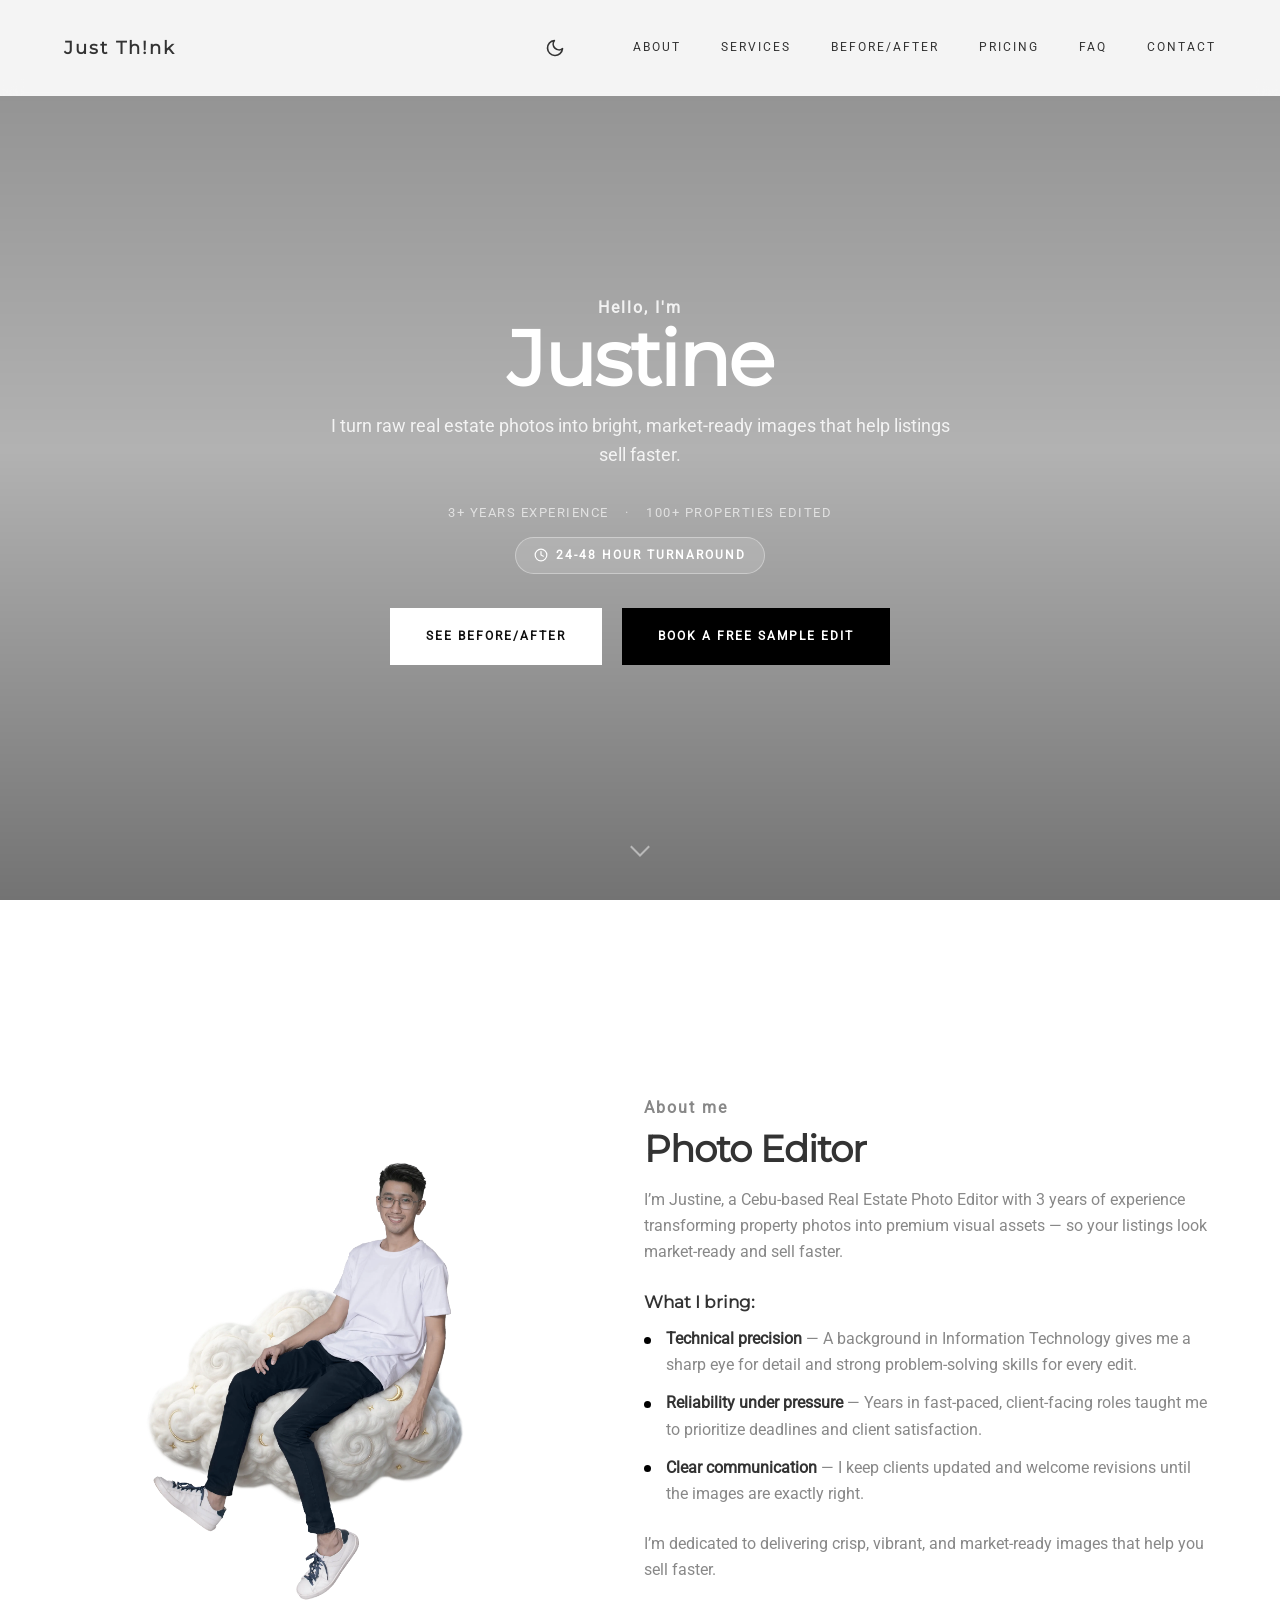
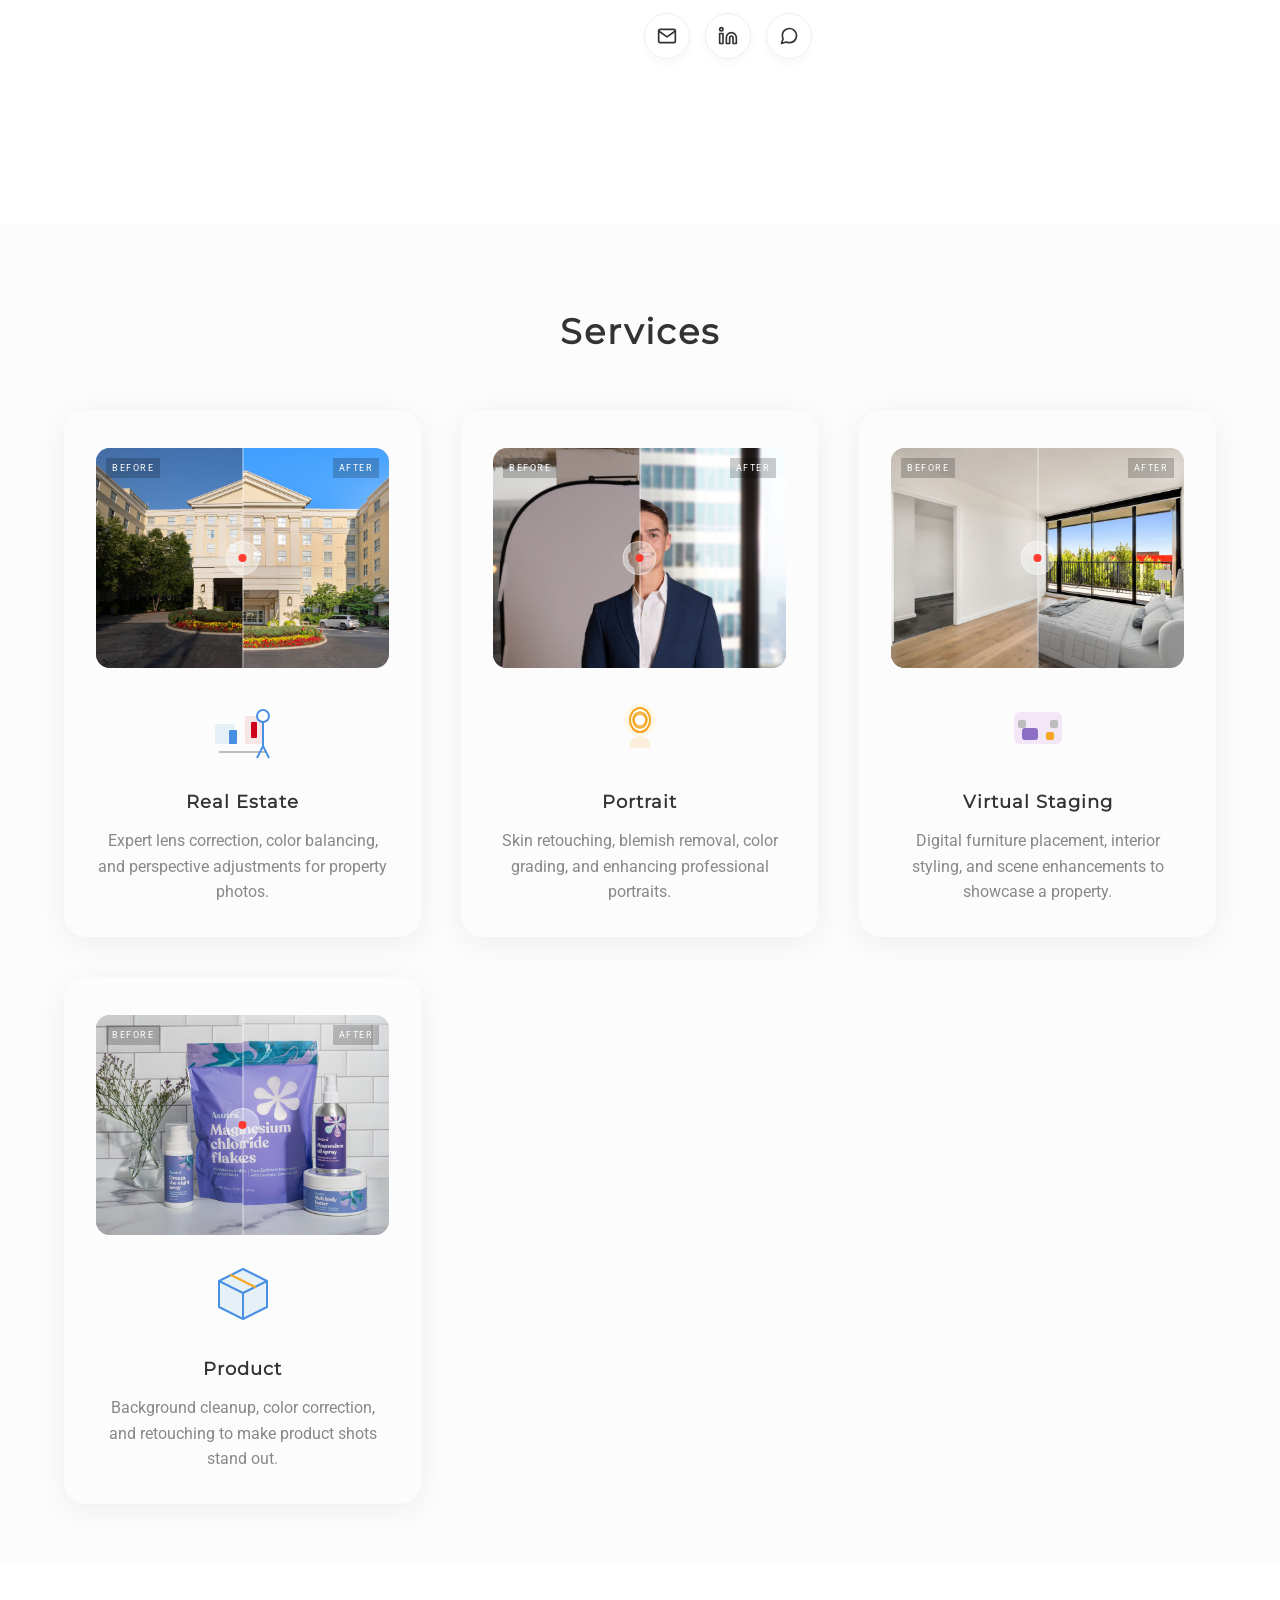
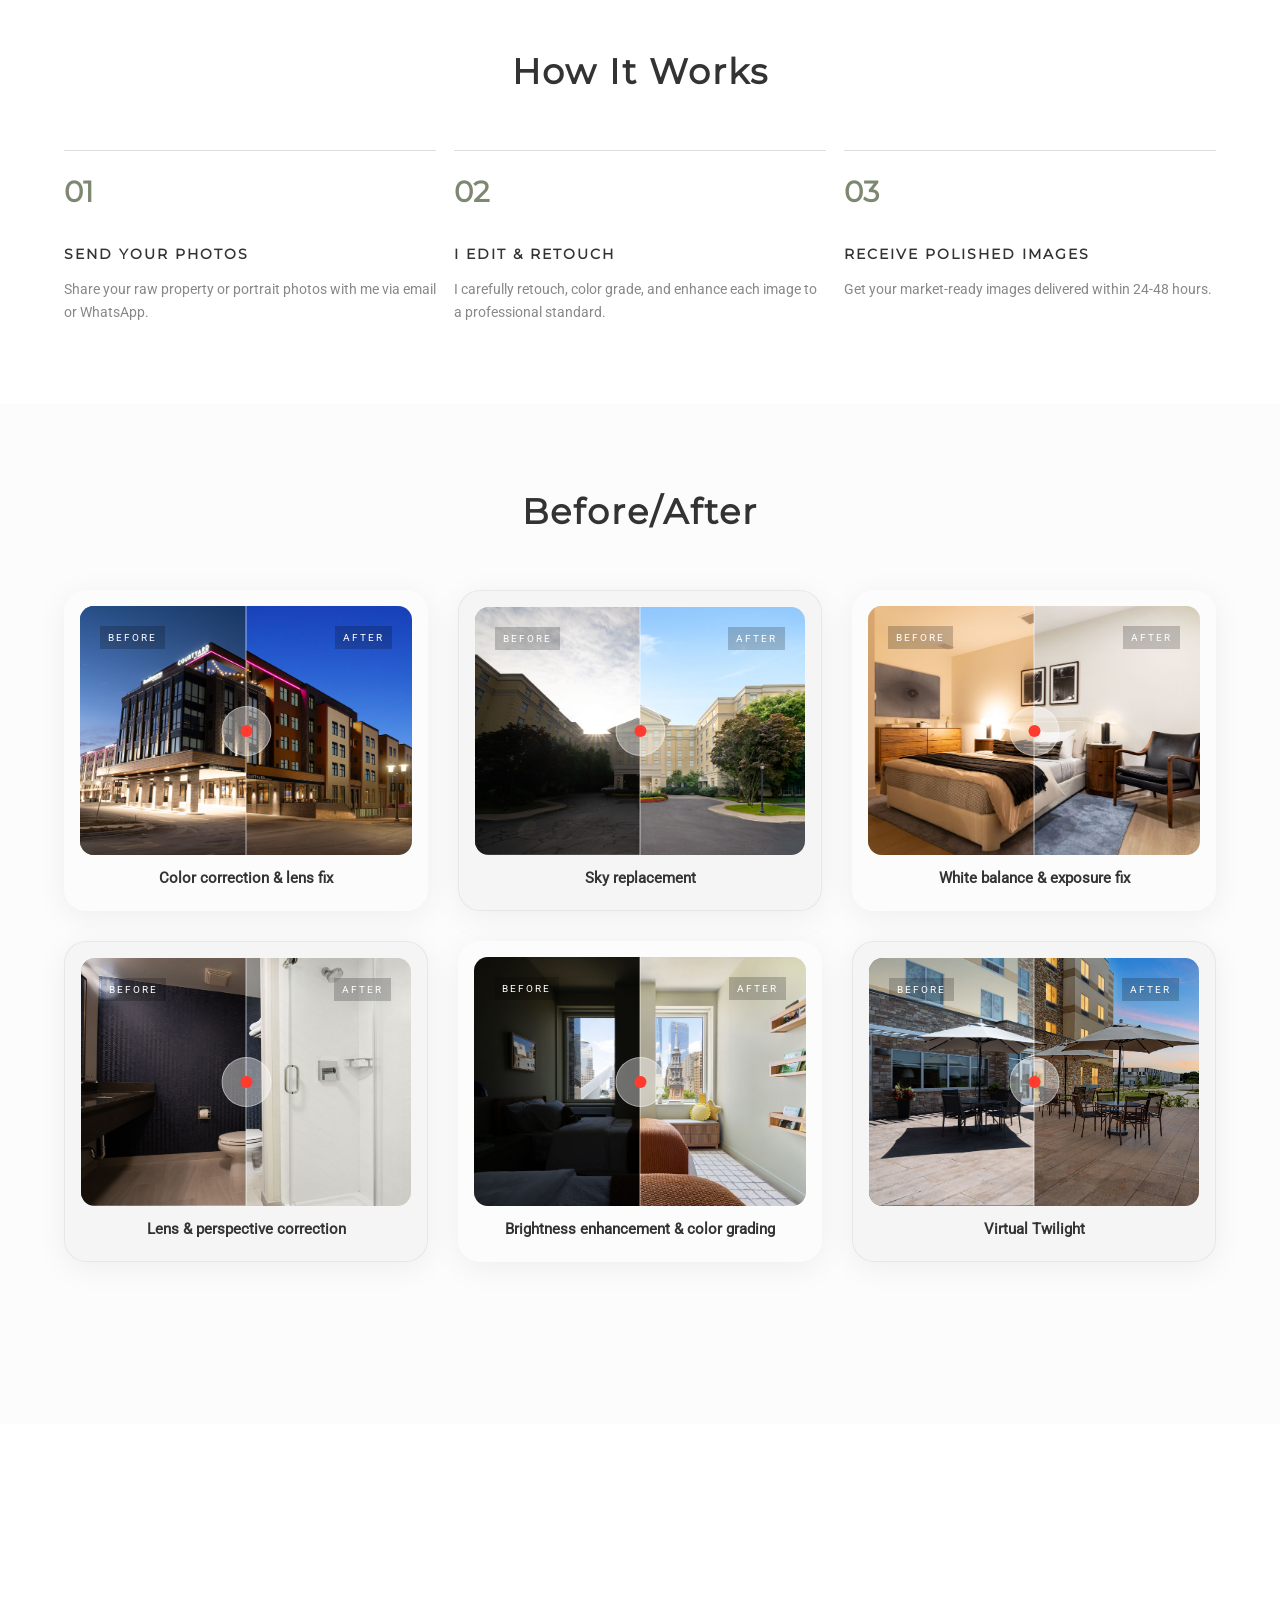
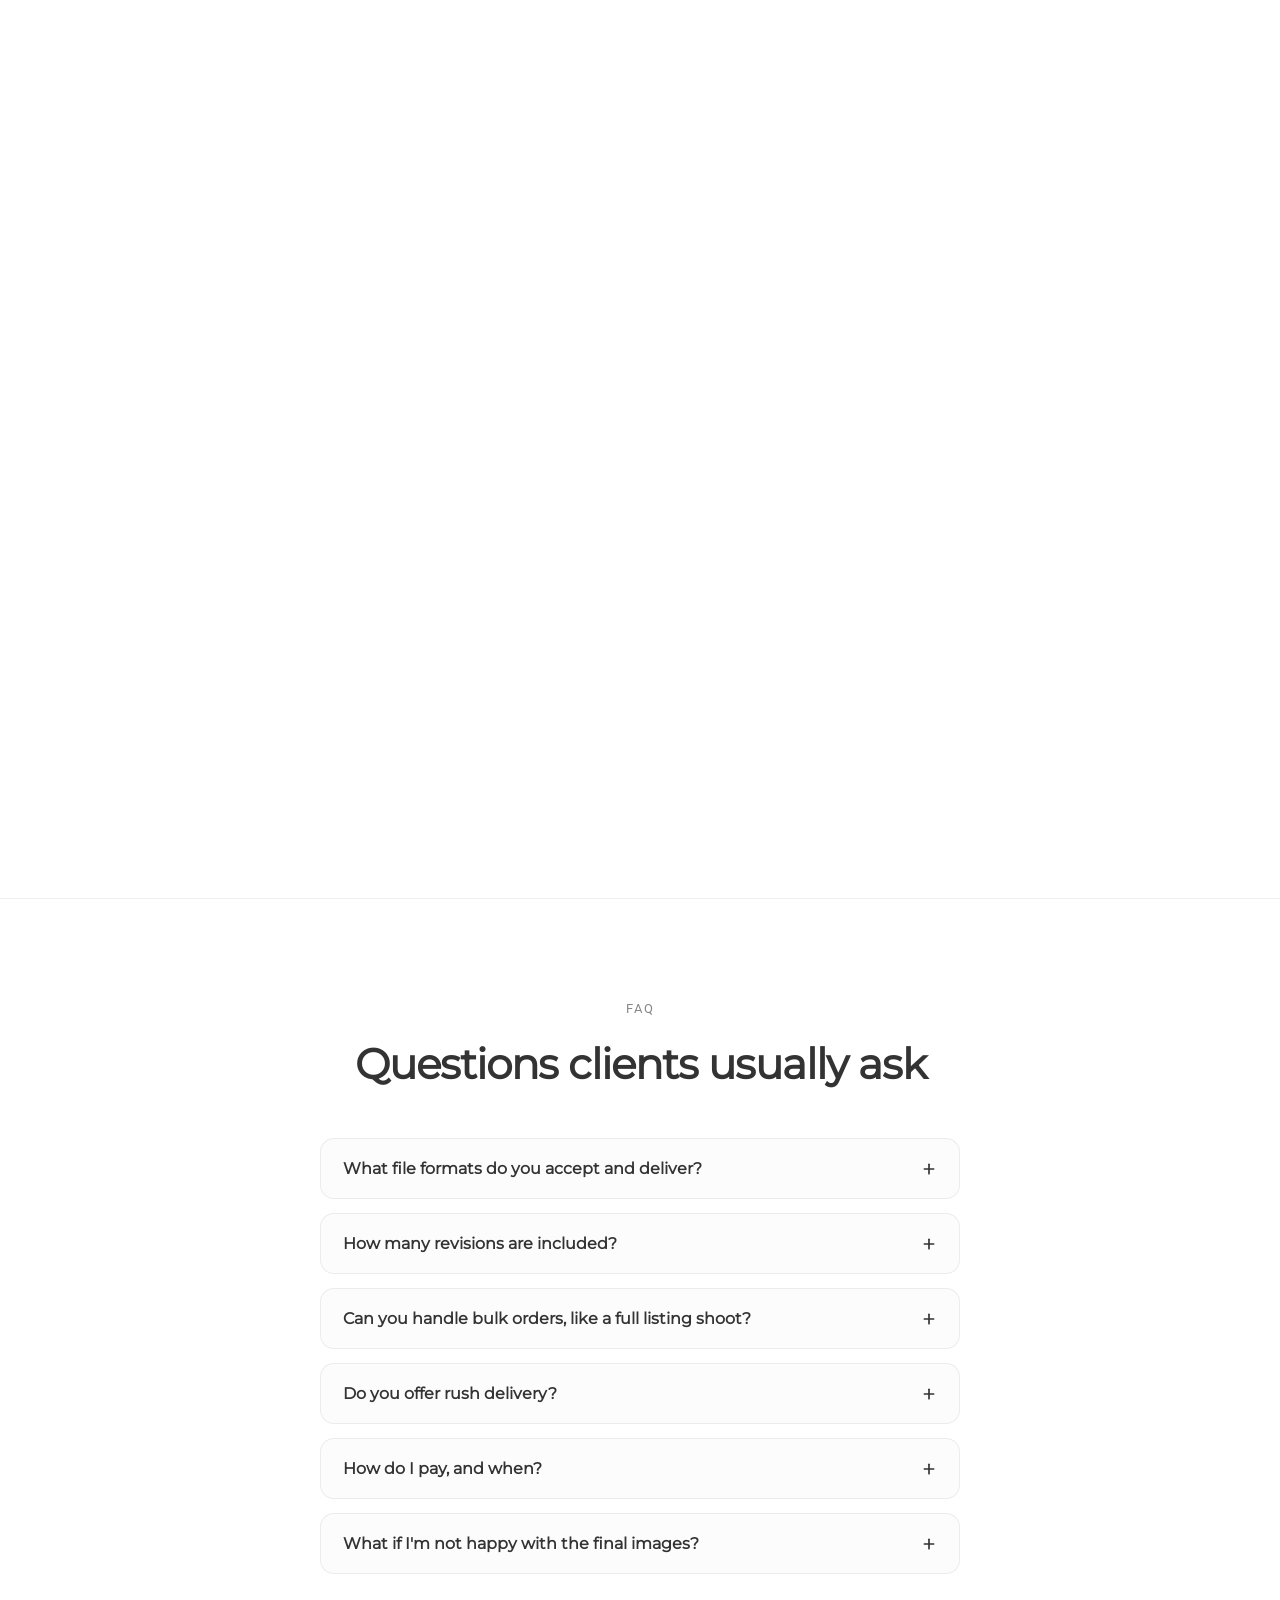
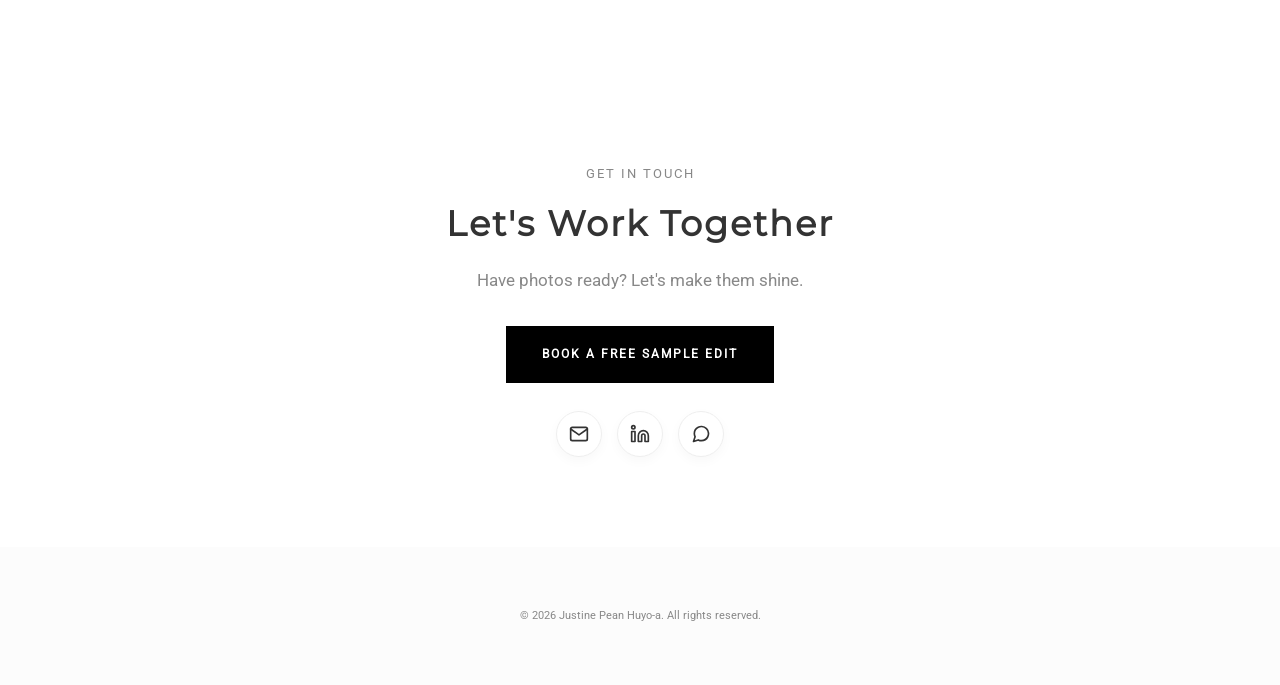
==== index.html @ b8a71093 "fix: update image format for better performance in comparison section" ====
<!DOCTYPE html>
<html lang="en">
<head>
    <meta charset="UTF-8">
    <meta name="viewport" content="width=device-width, initial-scale=1.0">
    <title>Just Think | Real Estate Photo Editor</title>
    <link rel="stylesheet" href="css/base.css">
    <link rel="stylesheet" href="css/home.css">
    <link rel="icon" type="image/svg+xml" href="images/favicon.svg">
</head>
<body oncontextmenu="return false;">

    <nav class="navbar">
        <div class="nav-container">
            <a href="index.html" class="logo">Just Th!nk</a>
            <button id="theme-toggle" class="theme-toggle" aria-label="Toggle color theme">
                <svg class="sun-icon" width="20" height="20" viewBox="0 0 24 24" fill="none" stroke="currentColor" stroke-width="2" stroke-linecap="round" stroke-linejoin="round"><circle cx="12" cy="12" r="5"></circle><line x1="12" y1="1" x2="12" y2="3"></line><line x1="12" y1="21" x2="12" y2="23"></line><line x1="4.22" y1="4.22" x2="5.64" y2="5.64"></line><line x1="18.36" y1="18.36" x2="19.78" y2="19.78"></line><line x1="1" y1="12" x2="3" y2="12"></line><line x1="21" y1="12" x2="23" y2="12"></line><line x1="4.22" y1="19.78" x2="5.64" y2="18.36"></line><line x1="18.36" y1="5.64" x2="19.78" y2="4.22"></line></svg>
                <svg class="moon-icon" width="20" height="20" viewBox="0 0 24 24" fill="none" stroke="currentColor" stroke-width="2" stroke-linecap="round" stroke-linejoin="round"><path d="M21 12.79A9 9 0 1 1 11.21 3 7 7 0 0 0 21 12.79z"></path></svg>
            </button>
            <button class="menu-toggle" aria-label="Toggle navigation" aria-expanded="false">
                <span></span>
                <span></span>
                <span></span>
            </button>
            <div class="nav-links">
                <a href="#about">About</a>
                <a href="#services">Services</a>
                <a href="#before-after-section">Before/After</a>
                <a href="#pricing-teaser">Pricing</a>
                <a href="#faq">FAQ</a>
                <a href="#contact">Contact</a>
            </div>
        </div>
    </nav>
    <div class="scroll-progress"></div>

    <main class="hero">
        <div class="hero-background" aria-hidden="true">
            <div class="hero-bg-slide hero-bg-00"></div>
            <div class="hero-bg-slide hero-bg-01"></div>
        </div>
        <div class="hero-overlay" aria-hidden="true"></div>
        <div class="hero-container">
            <div class="hero-text">
                <p class="subtitle">Hello, I'm</p>
                <h1>Justine</h1>
                <p class="description">
                    I turn raw real estate photos into bright, market-ready images that help listings sell faster.
                </p>
                <p class="hero-stats" aria-label="3+ years experience, 100+ properties edited">
                    <span class="hero-stat">3+ Years Experience</span>
                    <span class="stat-divider" aria-hidden="true">·</span>
                    <span class="hero-stat">100+ Properties Edited</span>
                </p>
                <p class="turnaround-badge">
                    <svg width="14" height="14" viewBox="0 0 24 24" fill="none" stroke="currentColor" stroke-width="2" stroke-linecap="round" stroke-linejoin="round" aria-hidden="true"><circle cx="12" cy="12" r="10"></circle><polyline points="12 6 12 12 16 14"></polyline></svg>
                    24-48 Hour Turnaround
                </p>
                <div class="cta-container">
                    <a href="#before-after-section" class="btn">See Before/After</a>
                    <a href="mailto:justinepeandh@gmail.com?subject=Free%20sample%20edit" class="btn btn-primary">Book a Free Sample Edit</a>
                </div>
            </div>
        </div>
        <div class="scroll-indicator" aria-hidden="true"></div>
    </main>

    <section class="about-section bg-light" id="about">
        <div class="about-container">
            <div class="about-visual">
                <div class="image-wrapper about-image-wrapper">
                    <!-- Two stacked layers enable a true overlapping crossfade on theme toggle.
                         Only one layer is visible (opacity 1) at a time; the other
                         sits behind it (opacity 0) so the dissolve overlaps. -->
                    <img class="portrait-day"   src="images/aboutme-portrait.webp"        alt="Justine Pean Huyo-a" loading="eager">
                    <img class="portrait-night" src="images/aboutme-portrait-night.webp"  alt="Justine Pean Huyo-a" loading="eager">
                </div>
            </div>
            <div class="about-text">
                <p class="subtitle">About me</p>
                <h2>Photo Editor</h2>
                <p>
                    I’m Justine, a Cebu-based Real Estate Photo Editor with 3 years of experience transforming property photos into premium visual assets — so your listings look market-ready and sell faster.
                </p>
                <h3 class="about-list-title">What I bring:</h3>
                <ul class="about-list">
                    <li>
                        <strong>Technical precision</strong> — A background in Information Technology gives me a sharp eye for detail and strong problem-solving skills for every edit.
                    </li>
                    <li>
                        <strong>Reliability under pressure</strong> — Years in fast-paced, client-facing roles taught me to prioritize deadlines and client satisfaction.
                    </li>
                    <li>
                        <strong>Clear communication</strong> — I keep clients updated and welcome revisions until the images are exactly right.
                    </li>
                </ul>
                <p>
                    I’m dedicated to delivering crisp, vibrant, and market-ready images that help you sell faster.
                </p>
                <div class="about-contact">
                    <a href="mailto:justinepeandh@gmail.com" class="contact-link" aria-label="Email">
                        <svg width="20" height="20" viewBox="0 0 24 24" fill="none" stroke="currentColor" stroke-width="2" stroke-linecap="round" stroke-linejoin="round"><path d="M4 4h16c1.1 0 2 .9 2 2v12c0 1.1-.9 2-2 2H4c-1.1 0-2-.9-2-2V6c0-1.1.9-2 2-2z"></path><polyline points="22,6 12,13 2,6"></polyline></svg>
                    </a>
                    <a href="https://www.linkedin.com/in/justine-pean-huyo-a-06b6441bb/" target="_blank" class="contact-link" aria-label="LinkedIn">
                        <svg width="20" height="20" viewBox="0 0 24 24" fill="none" stroke="currentColor" stroke-width="2" stroke-linecap="round" stroke-linejoin="round"><path d="M16 8a6 6 0 0 1 6 6v7h-4v-7a2 2 0 0 0-2-2 2 2 0 0 0-2 2v7h-4v-7a6 6 0 0 1 6-6z"></path><rect x="2" y="9" width="4" height="12"></rect><circle cx="4" cy="4" r="2"></circle></svg>
                    </a>
                    <a href="https://wa.me/+639912238610" target="_blank" class="contact-link" aria-label="WhatsApp">
                        <svg width="20" height="20" viewBox="0 0 24 24" fill="none" stroke="currentColor" stroke-width="2" stroke-linecap="round" stroke-linejoin="round"><path d="M21 11.5a8.38 8.38 0 0 1-.9 3.8 8.5 8.5 0 0 1-7.6 4.7 8.38 8.38 0 0 1-3.8-.9L3 21l1.9-5.7a8.38 8.38 0 0 1-.9-3.8 8.5 8.5 0 0 1 4.7-7.6 8.38 8.38 0 0 1 3.8-.9h.5a8.48 8.48 0 0 1 8 8v.5z"></path></svg>
                    </a>
                </div>
            </div>
        </div>
    </section>

    <!-- Services Section -->
    <section class="services-section bg-alt" id="services">
        <div class="services-container">
            <h2 class="services-title reveal-on-scroll">Services</h2>
            <div class="services-cards">
                <div class="service-card">
                    <figure class="service-preview">
                        <div class="comparison-slider">
                            <div class="comparison-wrapper">
                                <div class="label label-before">Before</div>
                                <div class="label label-after">After</div>
                                <img src="images/exteriorafter5.jpg" class="img-after" alt="Property photo after lens correction and color balancing" loading="lazy">
                                <img src="images/exteriorbefore5-3.jpg" class="img-before" alt="Property photo before lens correction and color balancing" loading="lazy">
                                <input type="range" min="0" max="100" value="50" class="slider-input" aria-label="Comparison slider">
                                <div class="slider-line"></div>
                            </div>
                        </div>
                    </figure>
                    <div class="service-icon service-icon-arch"></div>
                    <h3 class="service-name">Real Estate</h3>
                    <p class="service-desc">Expert lens correction, color balancing, and perspective adjustments for property photos.</p>
                </div>
                <div class="service-card">
                    <figure class="service-preview">
                        <div class="comparison-slider">
                            <div class="comparison-wrapper crop-top">
                                <div class="label label-before">Before</div>
                                <div class="label label-after">After</div>
                                <img src="images/portraitafter3.jpg" class="img-after" alt="Professional portrait after skin retouching and color grading" loading="lazy">
                                <img src="images/portraitbefore3.jpg" class="img-before" alt="Professional portrait before skin retouching and color grading" loading="lazy">
                                <input type="range" min="0" max="100" value="50" class="slider-input" aria-label="Comparison slider">
                                <div class="slider-line"></div>
                            </div>
                        </div>
                    </figure>
                    <div class="service-icon service-icon-portrait"></div>
                    <h3 class="service-name">Portrait</h3>
                    <p class="service-desc">Skin retouching, blemish removal, color grading, and enhancing professional portraits.</p>
                </div>
                <div class="service-card">
                    <figure class="service-preview">
                        <div class="comparison-slider">
                            <div class="comparison-wrapper">
                                <div class="label label-before">Before</div>
                                <div class="label label-after">After</div>
                                <img src="images/vsafter1.jpg" class="img-after" alt="Room after virtual staging with digital furniture placement" loading="lazy">
                                <img src="images/vsbefore1.jpg" class="img-before" alt="Empty room before virtual staging with digital furniture" loading="lazy">
                                <input type="range" min="0" max="100" value="50" class="slider-input" aria-label="Comparison slider">
                                <div class="slider-line"></div>
                            </div>
                        </div>
                    </figure>
                    <div class="service-icon service-icon-staging"></div>
                    <h3 class="service-name">Virtual Staging</h3>
                    <p class="service-desc">Digital furniture placement, interior styling, and scene enhancements to showcase a property.</p>
                </div>
                <div class="service-card">
                    <figure class="service-preview">
                        <div class="comparison-slider">
                            <div class="comparison-wrapper">
                                <div class="label label-before">Before</div>
                                <div class="label label-after">After</div>
                                <img src="images/productafter1.jpg" class="img-after" alt="Product photo after background cleanup and color correction" loading="lazy">
                                <img src="images/productbefore1.jpg" class="img-before" alt="Product photo before background cleanup and color correction" loading="lazy">
                                <input type="range" min="0" max="100" value="50" class="slider-input" aria-label="Comparison slider">
                                <div class="slider-line"></div>
                            </div>
                        </div>
                    </figure>
                    <div class="service-icon service-icon-product"></div>
                    <h3 class="service-name">Product</h3>
                    <p class="service-desc">Background cleanup, color correction, and retouching to make product shots stand out.</p>
                </div>
            </div>
        </div>
    </section>
    <section class="how-it-works bg-light">
        <div class="how-it-works-inner">
            <h2 class="services-title reveal-on-scroll">How It Works</h2>
            <ol class="process-grid">
                <li class="process-step reveal-on-scroll">
                    <span class="process-number" aria-hidden="true">01</span>
                    <h3>Send Your Photos</h3>
                    <p>Share your raw property or portrait photos with me via email or WhatsApp.</p>
                </li>
                <li class="process-step reveal-on-scroll">
                    <span class="process-number" aria-hidden="true">02</span>
                    <h3>I Edit &amp; Retouch</h3>
                    <p>I carefully retouch, color grade, and enhance each image to a professional standard.</p>
                </li>
                <li class="process-step reveal-on-scroll">
                    <span class="process-number" aria-hidden="true">03</span>
                    <h3>Receive Polished Images</h3>
                    <p>Get your market-ready images delivered within 24-48 hours.</p>
                </li>
            </ol>
        </div>
    </section>

    <!-- Before/After Section -->
    <section id="before-after-section" class="before-after-section bg-alt">
        <div class="before-after-container">
            <h2 class="before-after-title reveal-on-scroll">Before/After</h2>
            <div class="before-after-grid">
                <div class="before-after-card reveal-on-scroll">
                    <div class="comparison-slider">
                        <div class="comparison-wrapper">
                            <div class="label label-before">Before</div>
                            <div class="label label-after">After</div>
                            <img src="images/exteriorafter1.jpg" class="img-after" alt="Real estate exterior photo after color correction and lens fix">
                            <img src="images/exteriorbefore1.jpg" class="img-before" alt="Real estate exterior photo before color correction and lens fix">
                            <input type="range" min="0" max="100" value="50" class="slider-input" aria-label="Comparison slider">
                            <div class="slider-line"></div>
                        </div>
                    </div>
                    <p class="before-after-caption">Color correction & lens fix</p>
                </div>
                <div class="before-after-card reveal-on-scroll">
                    <div class="comparison-slider">
                        <div class="comparison-wrapper">
                            <div class="label label-before">Before</div>
                            <div class="label label-after">After</div>
                            <img src="images/exteriorafter4.jpg" class="img-after" alt="Property photo with vibrant blue sky after sky replacement">
                            <img src="images/exteriorbefore4-2.jpg" class="img-before" alt="Property photo with dull overcast sky before sky replacement">
                            <input type="range" min="0" max="100" value="50" class="slider-input" aria-label="Comparison slider">
                            <div class="slider-line"></div>
                        </div>
                    </div>
                    <p class="before-after-caption">Sky replacement</p>
                </div>
                <div class="before-after-card reveal-on-scroll">
                    <div class="comparison-slider">
                        <div class="comparison-wrapper">
                            <div class="label label-before">Before</div>
                            <div class="label label-after">After</div>
                            <img src="images/interiorafter3.jpg" class="img-after" alt="Interior photo with natural tones after white balance and exposure fix">
                            <img src="images/interiorbefore3-3.jpg" class="img-before" alt="Interior photo with warm color cast before white balance correction">
                            <input type="range" min="0" max="100" value="50" class="slider-input" aria-label="Comparison slider">
                            <div class="slider-line"></div>
                        </div>
                    </div>
                    <p class="before-after-caption">White balance & exposure fix</p>
                </div>
                <div class="before-after-card reveal-on-scroll">
                    <div class="comparison-slider">
                        <div class="comparison-wrapper">
                            <div class="label label-before">Before</div>
                            <div class="label label-after">After</div>
                            <img src="images/interiorafter5.jpg" class="img-after" alt="Bathroom photo with straight verticals after lens and perspective correction">
                            <img src="images/interiorbefore5.jpg" class="img-before" alt="Bathroom photo with lens distortion before perspective correction">
                            <input type="range" min="0" max="100" value="50" class="slider-input" aria-label="Comparison slider">
                            <div class="slider-line"></div>
                        </div>
                    </div>
                    <p class="before-after-caption">Lens & perspective correction</p>
                </div>
                <div class="before-after-card reveal-on-scroll">
                    <div class="comparison-slider">
                        <div class="comparison-wrapper">
                            <div class="label label-before">Before</div>
                            <div class="label label-after">After</div>
                            <img src="images/interiorafter4.jpg" class="img-after" alt="Bright well-lit interior photo after enhancement and color grading">
                            <img src="images/interiorbefore4-3.jpg" class="img-before" alt="Dark underexposed interior photo before brightness enhancement">
                            <input type="range" min="0" max="100" value="50" class="slider-input" aria-label="Comparison slider">
                            <div class="slider-line"></div>
                        </div>
                    </div>
                    <p class="before-after-caption">Brightness enhancement & color grading</p>
                </div>
                <div class="before-after-card reveal-on-scroll">
                    <div class="comparison-slider">
                        <div class="comparison-wrapper">
                            <div class="label label-before">Before</div>
                            <div class="label label-after">After</div>
                            <img src="images/vtafter1.webp" class="img-after" alt="Exterior property photo after virtual twilight conversion with enhanced sky and lighting">
                            <img src="images/vtbefore1-2.jpg" class="img-before" alt="Exterior property photo before virtual twilight conversion, shot in daylight">
                            <input type="range" min="0" max="100" value="50" class="slider-input" aria-label="Comparison slider">
                            <div class="slider-line"></div>
                        </div>
                    </div>
                    <p class="before-after-caption">Virtual Twilight</p>
                </div>
            </div>
            <div class="before-after-cta reveal-on-scroll">
                <a href="before-after.html" class="btn">View More</a>
            </div>
        </div>
    </section>

    <section class="testimonial-section bg-light">
        <div class="testimonial-container reveal-on-scroll">
            <div class="testimonial-client">
                <div class="testimonial-img-wrapper">
                    <img src="images/client1.jpg" alt="Client photo" class="testimonial-img">
                </div>
            </div>
            <div class="testimonial-content">
                <div class="testimonial-rating">
                    <span class="testimonial-stars">★★★★★</span>
                    <span class="testimonial-score">5.0</span>
                </div>
                <blockquote class="testimonial-quote">
                    <p>"Justine did a fantastic job for me!</p>
                    <p>I gave him some pictures in the fashion industry (Man Suits) which are a bit hard to do even if you shot it in a studio, as it is hard to get close to the natural colour but Justine did it!</p>
                    <p>He was available whenever we needed to change or tweak something! The communication was amazing!</p>
                    <p>I highly recommend Justine"</p>
                </blockquote>
                <div class="testimonial-meta">
                    <span class="testimonial-badge">Clear Communicator</span>
                </div>
            </div>
        </div>
    </section>

    <!-- Pricing Teaser -->
    <section class="pricing-teaser reveal-on-scroll" id="pricing-teaser">
        <div class="pricing-teaser-inner">
            <p class="subtitle">Pricing</p>
            <h2 class="pricing-teaser-title">Simple, Transparent Pricing</h2>
            <p class="pricing-teaser-price">Starting at <strong>$0.75</strong> per photo</p>
            <a href="pricing.html" class="btn">View Pricing Plans</a>
        </div>
    </section>

    <!-- FAQ -->
    <section class="faq-section bg-light" id="faq">
        <div class="faq-inner reveal-on-scroll">
            <p class="subtitle">FAQ</p>
            <h2 class="faq-title">Questions clients usually ask</h2>
            <div class="faq-list">

                <div class="faq-item">
                    <h3 class="faq-heading">
                        <button type="button" class="faq-question" id="faq-q1" aria-expanded="false" aria-controls="faq-a1">
                            <span>What file formats do you accept and deliver?</span>
                            <svg class="faq-icon" width="16" height="16" viewBox="0 0 24 24" fill="none" stroke="currentColor" stroke-width="2.5" stroke-linecap="round" stroke-linejoin="round" aria-hidden="true"><line x1="12" y1="5" x2="12" y2="19"></line><line x1="5" y1="12" x2="19" y2="12"></line></svg>
                        </button>
                    </h3>
                    <div class="faq-answer" id="faq-a1" role="region" aria-labelledby="faq-q1">
                        <p>I accept RAW, JPEG, HEIC, and TIFF files. Final edits are delivered as high-resolution JPEGs by default, with other formats available on request.</p>
                    </div>
                </div>

                <div class="faq-item">
                    <h3 class="faq-heading">
                        <button type="button" class="faq-question" id="faq-q2" aria-expanded="false" aria-controls="faq-a2">
                            <span>How many revisions are included?</span>
                            <svg class="faq-icon" width="16" height="16" viewBox="0 0 24 24" fill="none" stroke="currentColor" stroke-width="2.5" stroke-linecap="round" stroke-linejoin="round" aria-hidden="true"><line x1="12" y1="5" x2="12" y2="19"></line><line x1="5" y1="12" x2="19" y2="12"></line></svg>
                        </button>
                    </h3>
                    <div class="faq-answer" id="faq-a2" role="region" aria-labelledby="faq-q2">
                        <p>Revisions are included with every package — 1 round on Basic, 2 on Standard, and 3 on Premium. Additional rounds can be added if needed.</p>
                    </div>
                </div>

                <div class="faq-item">
                    <h3 class="faq-heading">
                        <button type="button" class="faq-question" id="faq-q3" aria-expanded="false" aria-controls="faq-a3">
                            <span>Can you handle bulk orders, like a full listing shoot?</span>
                            <svg class="faq-icon" width="16" height="16" viewBox="0 0 24 24" fill="none" stroke="currentColor" stroke-width="2.5" stroke-linecap="round" stroke-linejoin="round" aria-hidden="true"><line x1="12" y1="5" x2="12" y2="19"></line><line x1="5" y1="12" x2="19" y2="12"></line></svg>
                        </button>
                    </h3>
                    <div class="faq-answer" id="faq-a3" role="region" aria-labelledby="faq-q3">
                        <p>Yes. I regularly edit 20 to 100+ photos per listing. Send the full batch and I'll quote based on volume, with the same 24-48 hour turnaround.</p>
                    </div>
                </div>

                <div class="faq-item">
                    <h3 class="faq-heading">
                        <button type="button" class="faq-question" id="faq-q4" aria-expanded="false" aria-controls="faq-a4">
                            <span>Do you offer rush delivery?</span>
                            <svg class="faq-icon" width="16" height="16" viewBox="0 0 24 24" fill="none" stroke="currentColor" stroke-width="2.5" stroke-linecap="round" stroke-linejoin="round" aria-hidden="true"><line x1="12" y1="5" x2="12" y2="19"></line><line x1="5" y1="12" x2="19" y2="12"></line></svg>
                        </button>
                    </h3>
                    <div class="faq-answer" id="faq-a4" role="region" aria-labelledby="faq-q4">
                        <p>Yes. Rush delivery is available: +25% for 12-24 hour turnaround, +50% for same-day, +75% for under 6 hours, and +100% for under 3 hours, depending on current workload.</p>
                    </div>
                </div>

                <div class="faq-item">
                    <h3 class="faq-heading">
                        <button type="button" class="faq-question" id="faq-q5" aria-expanded="false" aria-controls="faq-a5">
                            <span>How do I pay, and when?</span>
                            <svg class="faq-icon" width="16" height="16" viewBox="0 0 24 24" fill="none" stroke="currentColor" stroke-width="2.5" stroke-linecap="round" stroke-linejoin="round" aria-hidden="true"><line x1="12" y1="5" x2="12" y2="19"></line><line x1="5" y1="12" x2="19" y2="12"></line></svg>
                        </button>
                    </h3>
                    <div class="faq-answer" id="faq-a5" role="region" aria-labelledby="faq-q5">
                        <p>Payment is due on delivery via bank transfer or PayPal. For bulk or recurring clients, I can also set up weekly or monthly invoicing.</p>
                    </div>
                </div>

                <div class="faq-item">
                    <h3 class="faq-heading">
                        <button type="button" class="faq-question" id="faq-q6" aria-expanded="false" aria-controls="faq-a6">
                            <span>What if I'm not happy with the final images?</span>
                            <svg class="faq-icon" width="16" height="16" viewBox="0 0 24 24" fill="none" stroke="currentColor" stroke-width="2.5" stroke-linecap="round" stroke-linejoin="round" aria-hidden="true"><line x1="12" y1="5" x2="12" y2="19"></line><line x1="5" y1="12" x2="19" y2="12"></line></svg>
                        </button>
                    </h3>
                    <div class="faq-answer" id="faq-a6" role="region" aria-labelledby="faq-q6">
                        <p>Let me know what's off and I'll re-edit at no extra cost. My goal is for you to only pay for images you're glad to use in your listings.</p>
                    </div>
                </div>

            </div>
        </div>
    </section>

    <!-- Contact CTA -->
    <section class="contact-cta bg-light" id="contact">
        <div class="contact-cta-inner reveal-on-scroll">
            <p class="subtitle">Get In Touch</p>
            <h2 class="services-title">Let's Work Together</h2>
            <p class="contact-cta-copy">Have photos ready? Let's make them shine.</p>
            <a href="mailto:justinepeandh@gmail.com?subject=Free%20sample%20edit" class="btn btn-primary">Book a Free Sample Edit</a>
            <div class="about-contact">
                <a href="mailto:justinepeandh@gmail.com" class="contact-link" aria-label="Email">
                    <svg width="20" height="20" viewBox="0 0 24 24" fill="none" stroke="currentColor" stroke-width="2" stroke-linecap="round" stroke-linejoin="round"><path d="M4 4h16c1.1 0 2 .9 2 2v12c0 1.1-.9 2-2 2H4c-1.1 0-2-.9-2-2V6c0-1.1.9-2 2-2z"></path><polyline points="22,6 12,13 2,6"></polyline></svg>
                </a>
                <a href="https://www.linkedin.com/in/justine-pean-huyo-a-06b6441bb/" target="_blank" rel="noopener" class="contact-link" aria-label="LinkedIn">
                    <svg width="20" height="20" viewBox="0 0 24 24" fill="none" stroke="currentColor" stroke-width="2" stroke-linecap="round" stroke-linejoin="round"><path d="M16 8a6 6 0 0 1 6 6v7h-4v-7a2 2 0 0 0-2-2 2 2 0 0 0-2 2v7h-4v-7a6 6 0 0 1 6-6z"></path><rect x="2" y="9" width="4" height="12"></rect><circle cx="4" cy="4" r="2"></circle></svg>
                </a>
                <a href="https://wa.me/+639912238610" target="_blank" rel="noopener" class="contact-link" aria-label="WhatsApp">
                    <svg width="20" height="20" viewBox="0 0 24 24" fill="none" stroke="currentColor" stroke-width="2" stroke-linecap="round" stroke-linejoin="round"><path d="M21 11.5a8.38 8.38 0 0 1-.9 3.8 8.5 8.5 0 0 1-7.6 4.7 8.38 8.38 0 0 1-3.8-.9L3 21l1.9-5.7a8.38 8.38 0 0 1-.9-3.8 8.5 8.5 0 0 1 4.7-7.6 8.38 8.38 0 0 1 3.8-.9h.5a8.48 8.48 0 0 1 8 8v.5z"></path></svg>
                </a>
            </div>
        </div>
    </section>

    <footer class="footer bg-alt reveal-on-scroll">
        <p>&copy; 2026 Justine Pean Huyo-a. All rights reserved.</p>
    </footer>

    <button class="back-to-top" aria-label="Back to top">
        <svg width="20" height="20" viewBox="0 0 24 24" fill="none" stroke="currentColor" stroke-width="2.5" stroke-linecap="round" stroke-linejoin="round">
            <polyline points="18 15 12 9 6 15"></polyline>
        </svg>
    </button>

    <script src="js/script.js"></script>

</body>
</html>
---- css/base.css ----
/*
    BASE STYLES (shared by all pages)

    [ 1. VARIABLES & RESET ]
    [ 2. NAVIGATION & GLOBAL UI (scroll progress, back to top) ]
    [ 3. BUTTONS ]
    [ 4. COMPARISON SLIDER COMPONENT (homepage sliders) ]
    [ 5. REVEAL ON SCROLL ]
    [ 6. FOOTER ]
    [ 7. SHARED RESPONSIVE ]

    Page-specific styles live in:
    - home.css          (index.html)
    - before-after.css  (before-after.html)
    - pricing.css       (pricing.html)
*/

/* 1. VARIABLES & RESET */
:root {
    --bg: #ffffff;
    --bg-alt: #fcfcfc;
    --text: #333333;
    --subtle: #888888;
    --accent: #000000;
    --glass: rgba(255, 255, 255, 0.4);
    --position: 50%;
    --ease: cubic-bezier(0.19, 1, 0.22, 1);
    --transition: all 0.4s cubic-bezier(0.19, 1, 0.22, 1);
    --hero-shadow: rgba(0, 0, 0, 0.15);
    --about-shadow: rgba(0, 0, 0, 0.1);
}

/* Dark Mode Variables */
body.dark-mode {
    --bg: #121212;
    --bg-alt: #1a1a1a;
    --text: #e0e0e0;
    --subtle: #a0a0a0;
    --accent: #ffffff;
    --glass: rgba(0, 0, 0, 0.4);
    --hero-shadow: rgba(0, 0, 0, 0.7);
    --about-shadow: rgba(0, 0, 0, 0.6);
}

/* Alternating section background pattern */
.bg-light { background: var(--bg); }
.bg-alt { background: var(--bg-alt); }

html {
    scroll-behavior: smooth;
}

/* Only enable scroll snapping on larger screens for the main page */
@media (min-width: 1024px) {
    html:not(.before-after-page) {
        scroll-snap-type: y proximity;
    }
}

/* Prevent footer from "locking" the scroll on the before-after page */
.before-after-page .footer {
    scroll-snap-align: none;
    scroll-snap-stop: normal;
}

@font-face {
    font-family: 'Montserrat';
    src: url('../fonts/Montserrat.ttf') format('truetype');
    font-weight: 400;
    font-style: normal;
    font-display: swap;
}

@font-face {
    font-family: 'Roboto';
    src: url('../fonts/Roboto.ttf') format('truetype');
    font-weight: 400;
    font-style: normal;
    font-display: swap;
}

* {
    box-sizing: border-box;
    margin: 0;
    padding: 0;
}

body {
    font-family: 'Roboto', sans-serif;
    background: var(--bg);
    color: var(--text);
    line-height: 1.6;
    overflow-x: hidden;
    transition: background-color 0.4s var(--ease), color 0.4s var(--ease);
    -webkit-user-select: none;
    user-select: none;
}

a {
    text-decoration: none;
    color: inherit;
    transition: var(--transition);
}

/* 2. NAVIGATION & GLOBAL UI */
.navbar {
    position: fixed;
    top: 0;
    width: 100%;
    padding: 30px 5%;
    z-index: 1000;
    background: rgba(255, 255, 255, 0.9);
    backdrop-filter: blur(10px);
    transition: transform 0.3s ease, opacity 0.3s ease, padding 0.4s var(--ease), background 0.4s var(--ease), box-shadow 0.4s var(--ease);
    animation: navEntrance 1.2s var(--ease) both;
    will-change: transform;
}

body.dark-mode .navbar {
    background: rgba(18, 18, 18, 0.9);
}

.navbar.is-scrolled {
    padding: 15px 5%;
    background: rgba(255, 255, 255, 0.98);
    box-shadow: 0 5px 20px rgba(0, 0, 0, 0.05);
}

body.dark-mode .navbar.is-scrolled {
    background: rgba(18, 18, 18, 0.98);
}

.navbar.is-hidden {
    transform: translateY(-100%);
    opacity: 0;
}

@keyframes navEntrance {
    from {
        opacity: 0;
        transform: translateY(-100%);
    }
    to {
        opacity: 1;
        transform: translateY(0);
    }
}

.scroll-progress {
    position: fixed;
    top: 0;
    left: 0;
    width: 0%;
    height: 4px;
    background: linear-gradient(to right, var(--subtle), var(--accent));
    transition: width 0.1s var(--ease), background 0.6s ease;
    z-index: 1100;
}

.scroll-progress.is-about {
    /* A subtle shift to a deeper, more premium slate tone */
    background: linear-gradient(to right, #4a4a4a, #1a1a1a);
}

body.dark-mode .scroll-progress.is-about {
    background: linear-gradient(to right, #888888, #ffffff);
}

.back-to-top {
    position: fixed;
    bottom: 30px;
    right: 30px;
    width: 48px;
    height: 48px;
    background: var(--text);
    color: #fff;
    border: none;
    border-radius: 50%;
    cursor: pointer;
    display: flex;
    align-items: center;
    justify-content: center;
    opacity: 0;
    visibility: hidden;
    transform: translateY(20px);
    transition: all 0.4s var(--ease);
    z-index: 1050;
    box-shadow: 0 10px 30px rgba(0,0,0,0.1);
}

.back-to-top.is-visible {
    opacity: 1;
    visibility: visible;
    transform: translateY(0);
}

.back-to-top:hover {
    background: var(--accent);
    transform: translateY(-5px);
}

body.dark-mode .back-to-top {
    color: #000;
}

.nav-container {
    max-width: 1400px;
    margin: 0 auto;
    display: flex;
    justify-content: space-between;
    align-items: center;
    gap: 20px;
}

.logo {
    font-family: 'Montserrat', sans-serif;
    font-weight: 800;
    letter-spacing: 2px;
    font-size: 1.1rem;
    transition: letter-spacing 0.5s var(--ease);
}

.logo:hover {
    letter-spacing: 5px;
    color: var(--subtle);
}

.theme-toggle {
    background: none;
    border: none;
    cursor: pointer;
    padding: 8px;
    color: var(--text);
    display: flex;
    align-items: center;
    justify-content: center;
    transition: var(--transition);
    z-index: 1001;
    margin-left: auto;
}

.sun-icon { display: none; }
.moon-icon { display: block; }

body.dark-mode .sun-icon { display: block; }
body.dark-mode .moon-icon { display: none; }

.theme-toggle:hover {
    transform: scale(1.1);
}

.menu-toggle {
    display: none;
    flex-direction: column;
    justify-content: center;
    gap: 4px;
    padding: 8px;
    border: 0;
    background: transparent;
    cursor: pointer;
}

.menu-toggle span {
    display: block;
    width: 24px;
    height: 2px;
    background: var(--text);
    border-radius: 999px;
    transition: var(--transition);
    transform-origin: center;
}

/* Hamburger to X Transformation */
.menu-toggle.is-active span:nth-child(1) {
    transform: translateY(6px) rotate(45deg);
}

.menu-toggle.is-active span:nth-child(2) {
    opacity: 0;
    transform: translateX(-10px);
}

.menu-toggle.is-active span:nth-child(3) {
    transform: translateY(-6px) rotate(-45deg);
}

.nav-links {
    display: flex;
    align-items: center;
}

.nav-links a {
    font-size: 0.75rem;
    text-transform: uppercase;
    letter-spacing: 2px;
    margin-left: 40px;
    font-weight: 500;
    position: relative;
    padding: 5px 0;
    opacity: 0;
    animation: fadeInUp 0.8s var(--ease) both;
}

/* Staggered entrance for links */
.nav-links a:nth-child(1) { animation-delay: 0.6s; }
.nav-links a:nth-child(2) { animation-delay: 0.7s; }
.nav-links a:nth-child(3) { animation-delay: 0.8s; }
.nav-links a:nth-child(4) { animation-delay: 0.9s; }
.nav-links a:nth-child(5) { animation-delay: 1s; }

.nav-links a:hover {
    color: var(--accent);
}

/* Modern sliding underline */
.nav-links a::after {
    content: '';
    position: absolute;
    bottom: 0;
    left: 0;
    width: 100%;
    height: 1.5px;
    background-color: var(--accent);
    transform: scaleX(0);
    transform-origin: bottom right;
    transition: transform 0.5s var(--ease);
}

.nav-links a:hover::after {
    transform: scaleX(1);
    transform-origin: bottom left;
}

/* 3. BUTTONS */
.btn {
    display: inline-block;
    padding: 18px 35px;
    font-size: 0.75rem;
    font-weight: 700;
    text-transform: uppercase;
    letter-spacing: 2px;
    text-decoration: none;
    border: 1px solid var(--text);
    background: var(--text);
    color: #fff;
}

.btn-secondary { background: transparent; color: var(--text); }
.btn:hover { background: var(--accent); color: #fff; transform: translateY(-3px); }

/* Primary CTA — defined once, used at every main conversion point */
.btn-primary {
    background: var(--accent);
    border-color: var(--accent);
    color: #fff;
}

.btn-primary:hover {
    background: var(--accent);
    color: #fff;
    opacity: 0.85;
}

body.dark-mode .btn-primary {
    color: #000;
}

.cta-container {
    display: flex;
    gap: 20px;
    justify-content: center;
    opacity: 0;
    animation: fadeInUp 1.2s var(--ease) 0.8s both;
}

/* 4. COMPARISON SLIDER COMPONENT */
/* Scoped to .comparison-slider (used on the homepage service cards and
   before/after grid). The before/after page modal uses its own unscoped
   variants — see before-after.css. */
.comparison-slider {
    border-radius: 14px;
    overflow: hidden;
    background: #eee;
    /* Prevent iOS tap highlight / selection boxes on the slider */
    -webkit-tap-highlight-color: transparent;
    -webkit-touch-callout: none;
    user-select: none;
    -webkit-user-select: none;
}

.comparison-slider .comparison-wrapper {
    position: relative;
    width: 100%;
    aspect-ratio: 4 / 3;
    overflow: hidden;
    box-shadow: none;
    max-height: none;
}

.comparison-slider .comparison-wrapper img {
    position: absolute;
    top: 0;
    left: 0;
    width: 100%;
    height: 100%;
    object-fit: cover;
    display: block;
    max-height: none;
}

.comparison-slider .img-before {
    z-index: 2;
    clip-path: inset(0 calc(100% - var(--position)) 0 0);
}

/* Top-aligned crop for vertical portrait photos (head & shoulders framing) */
.comparison-slider .crop-top img {
    object-position: center top;
}

.comparison-slider .slider-line {
    position: absolute;
    inset: 0 auto 0 var(--position);
    width: 1px;
    background: rgba(255, 255, 255, 0.6);
    transform: translateX(-50%);
    z-index: 9;
    pointer-events: none;
}

.comparison-slider .slider-line::after {
    content: '';
    position: absolute;
    top: 50%;
    left: 50%;
    transform: translate(-50%, -50%);
    width: 48px;
    height: 48px;
    background: rgba(255, 255, 255, 0.4);
    border-radius: 50%;
    border: 1px solid rgba(255, 255, 255, 0.4);
}

.comparison-slider .slider-line::before {
    content: '';
    position: absolute;
    top: 50%;
    left: 50%;
    transform: translate(-50%, -50%);
    width: 12px;
    height: 12px;
    background: #ff3b30;
    border-radius: 50%;
    z-index: 1;
}

/* Global red center dot for every comparison slider handle, on all pages
   (homepage service previews, before/after grid, and the before-after page
   modal which uses unscoped .slider-line). Scoped above for homepage sliders;
   this unscoped rule covers everything else, desktop and mobile alike. */
.slider-line::before {
    content: '';
    position: absolute;
    top: 50%;
    left: 50%;
    transform: translate(-50%, -50%);
    width: 8px;
    height: 8px;
    background: #ff3b30;
    border-radius: 50%;
    z-index: 1;
    pointer-events: none;
}

.comparison-slider .slider-input {
    position: absolute;
    inset: 0;
    width: 100%;
    height: 100%;
    -webkit-appearance: none;
    appearance: none;
    background: transparent;
    z-index: 10;
    cursor: col-resize;
    margin: 0;
    -webkit-tap-highlight-color: transparent;
    outline: none;
    box-shadow: none;
}

.comparison-slider .slider-input:focus,
.comparison-slider .slider-input:focus-visible {
    outline: none;
    box-shadow: none;
}

.comparison-slider .slider-input::-webkit-slider-thumb {
    -webkit-appearance: none;
    appearance: none;
    width: 48px;
    height: 48px;
    background: transparent;
    border: none;
    cursor: col-resize;
    -webkit-tap-highlight-color: transparent;
    outline: none;
    box-shadow: none;
}

.comparison-slider .slider-input::-moz-range-thumb {
    width: 48px;
    height: 48px;
    background: transparent;
    border: none;
    cursor: col-resize;
}

.comparison-slider .label {
    position: absolute;
    top: 20px;
    color: white;
    font-size: 0.6rem;
    text-transform: uppercase;
    letter-spacing: 2px;
    z-index: 8;
    background: rgba(0, 0, 0, 0.2);
    padding: 4px 8px;
    pointer-events: none;
}

.comparison-slider .label-before {
    left: 20px;
}

.comparison-slider .label-after {
    right: 20px;
}

/* Mobile-only overrides for homepage sliders (labels sizing only —
   the red center dot on the handle now renders at all widths). */
@media (max-width: 768px) {
    .comparison-slider .label {
        font-size: 0.75rem;
        padding: 6px 12px;
    }

    /* The red center dot now renders on mobile too (see global
       .slider-line::before rule above) for consistent handles. */
}

/* 5. REVEAL ON SCROLL */
.reveal-on-scroll {
    opacity: 0;
    transform: translateY(30px);
    transition: opacity 1.2s var(--ease), transform 1.2s var(--ease);
    will-change: transform, opacity;
}

.reveal-on-scroll.is-revealed {
    opacity: 1;
    transform: translateY(0);
}

/* Shared entrance animation (nav links, filter buttons, hero text, etc.) */
@keyframes fadeInUp {
    from {
        opacity: 0;
        transform: translateY(20px);
    }
    to {
        opacity: 1;
        transform: translateY(0);
    }
}

/* 6. FOOTER */
.footer {
    padding: 60px 5%;
    text-align: center;
    font-size: 0.7rem;
    color: var(--subtle);
}

/* 7. SHARED RESPONSIVE */

/* --- TABLET CORE (1024px and below) --- */
@media (max-width: 1024px) {
    .btn { padding: 16px 30px; font-size: 0.75rem; text-align: center; white-space: nowrap; }
}

/* --- MOBILE CORE (768px and below) --- */
@media (max-width: 768px) {
    .menu-toggle { display: inline-flex; }

    .nav-container { flex-wrap: wrap; }

    .nav-links {
        display: none;
        width: 100%;
        margin-top: 12px;
        flex-direction: column;
        align-items: flex-end;
        gap: 12px;
        text-align: right;
    }

    .nav-links.is-open {
        display: flex;
    }

    .theme-toggle {
        margin-left: auto;
        margin-right: 10px;
    }

    .nav-links a {
        margin-left: 0;
        padding: 10px 0; /* ~44px tap target with line-height */
        animation-duration: 0.4s;
    }

    /* Faster staggered entrance for mobile */
    .nav-links a:nth-child(1) { animation-delay: 0.05s; }
    .nav-links a:nth-child(2) { animation-delay: 0.1s; }
    .nav-links a:nth-child(3) { animation-delay: 0.15s; }
    .nav-links a:nth-child(4) { animation-delay: 0.2s; }
    .nav-links a:nth-child(5) { animation-delay: 0.25s; }

    .btn { padding: 14px 22px; font-size: 0.65rem; }

    .theme-toggle { padding: 12px; } /* 44x44 tap target */

    .back-to-top {
        bottom: 20px;
        right: 20px;
        width: 44px;
        height: 44px;
    }
}
---- css/home.css ----
/*
    HOMEPAGE STYLES (index.html)

    [ 1. HERO ]
    [ 2. SERVICES ]
    [ 3. PRICING TEASER ]
    [ 4. HOW IT WORKS ]
    [ 5. CONTACT CTA (Get In Touch) ]
    [ 6. ABOUT ]
    [ 7. TESTIMONIAL ]
    [ 8. BEFORE & AFTER SECTION ]
    [ 9. FAQ SECTION ]
    [ 10. RESPONSIVE ]
*/

/* 1. HERO */
.hero {
    height: 100vh;
    scroll-snap-align: start;
    scroll-snap-stop: always;
    display: flex;
    align-items: center;
    justify-content: center;
    padding: 160px 5% 100px;
    position: relative;
    overflow: hidden;
    text-align: center;
}

/* Full-bleed transitioning background images */
.hero-background {
    position: absolute;
    inset: 0;
    z-index: 0;
}

.hero-bg-slide {
    position: absolute;
    inset: 0;
    background-size: cover;
    background-position: left bottom;
    opacity: 0;
    animation: heroBgCrossfade 16s var(--ease) infinite;
    transform-origin: bottom left;
    will-change: opacity, transform;
}

.hero-bg-00 { background-image: url('../images/hero-image00.webp'); }
.hero-bg-01 { background-image: url('../images/hero-image01.webp'); animation-delay: -8s; }

@keyframes heroBgCrossfade {
    0%   { opacity: 1; transform: scale(1); }
    40%  { opacity: 1; transform: scale(1.06); }
    50%  { opacity: 0; transform: scale(1.08); }
    90%  { opacity: 0; transform: scale(1.08); }
    100% { opacity: 1; transform: scale(1); }
}

/* Dark scrim to keep the centered hero text legible over the photos */
.hero-overlay {
    position: absolute;
    inset: 0;
    z-index: 1;
    background: linear-gradient(180deg, rgba(0, 0, 0, 0.45) 0%, rgba(0, 0, 0, 0.30) 50%, rgba(0, 0, 0, 0.55) 100%);
}

/* Scroll Indicator */
.scroll-indicator {
    position: absolute;
    bottom: 30px;
    left: 50%;
    transform: translateX(-50%);
    width: 30px;
    height: 30px;
    opacity: 0.6;
    pointer-events: none;
    z-index: 10;
}

.scroll-indicator::after {
    content: '';
    display: block;
    width: 12px;
    height: 12px;
    border-right: 2px solid rgba(255, 255, 255, 0.8);
    border-bottom: 2px solid rgba(255, 255, 255, 0.8);
    margin: 0 auto;
    transform: rotate(45deg);
    animation: bounce 2s infinite;
}

@keyframes bounce {
    0%, 20%, 50%, 80%, 100% { transform: translateY(0) rotate(45deg); }
    40% { transform: translateY(-10px) rotate(45deg); }
    60% { transform: translateY(-5px) rotate(45deg); }
}

.hero-container {
    max-width: 900px;
    margin: 0 auto;
    display: grid;
    transform-style: preserve-3d;
    /* Scroll-Driven 3D Transform */
    view-timeline-name: --hero-scroll;
    animation: hero-3d-exit linear both;
    animation-timeline: --hero-scroll;
    animation-range: exit 0% exit 100%;
    grid-template-columns: 1fr;
    justify-items: center;
    position: relative;
    z-index: 2;
    will-change: transform, opacity;
}

@keyframes hero-3d-exit {
    0% {
        transform: perspective(1000px) rotateX(0) rotateY(0) translateZ(0);
        opacity: 1;
    }
    100% {
        transform: perspective(1000px) rotateX(8deg) rotateY(-4deg) translateZ(-150px);
        opacity: 0;
    }
}

.hero-text .subtitle {
    text-transform: none;
    letter-spacing: 2px;
    font-size: 1rem;
    color: rgba(255, 255, 255, 0.85);
    margin-bottom: 0px;
    display: block;
    font-weight: 600;
    opacity: 0;
    animation: fadeInUp 1.2s var(--ease) 0.2s both;
}

.hero-text h1 {
    font-family: 'Montserrat', sans-serif;
    font-size: clamp(2.5rem, 6vw, 5rem);
    line-height: 1;
    font-weight: 800;
    letter-spacing: -2px;
    margin-bottom: 15px;
    color: #ffffff;
    opacity: 0;
    animation: fadeInUp 1.2s var(--ease) 0.4s both;
}

.hero-text .description {
    font-size: 1.1rem;
    color: rgba(255, 255, 255, 0.85);
    max-width: 640px;
    margin: 0 auto 40px;
    opacity: 0;
    animation: fadeInUp 1.2s var(--ease) 0.6s both;
}

.hero-stats {
    font-size: 0.8rem;
    font-weight: 500;
    letter-spacing: 1.5px;
    text-transform: uppercase;
    color: rgba(255, 255, 255, 0.65);
    margin: -6px auto 14px;
    opacity: 0;
    animation: fadeInUp 1.2s var(--ease) 0.7s both;
}

/* Fast turnaround pill in the hero */
.turnaround-badge {
    display: inline-flex;
    align-items: center;
    gap: 8px;
    padding: 8px 18px;
    font-size: 0.72rem;
    font-weight: 600;
    text-transform: uppercase;
    letter-spacing: 2px;
    color: #ffffff;
    background: rgba(255, 255, 255, 0.14);
    border: 1px solid rgba(255, 255, 255, 0.35);
    border-radius: 999px;
    backdrop-filter: blur(4px);
    margin-bottom: 34px;
    opacity: 0;
    animation: fadeInUp 1.2s var(--ease) 0.75s both;
}

/* Each stat wraps as a whole chunk on mobile — never mid-word */
.hero-stats .hero-stat {
    white-space: nowrap;
}

.hero-stats .stat-divider {
    margin: 0 12px;
}

.image-wrapper {
    position: relative;
    padding-bottom: 145%;
}

.image-wrapper img {
    position: absolute;
    top: 0;
    left: 0;
    width: 100%;
    height: 100%;
    object-fit: contain;
    filter: grayscale(20%) brightness(1) drop-shadow(0 10px 30px transparent);
    /* `opacity` is transitioned to cross-fade the day/night portrait on theme toggle */
    transition: filter 0.5s var(--ease), transform 0.5s var(--ease), opacity 0.4s var(--ease);
    transform: scale(1.03);
}

/* Portrait crossfade layers: day visible by default, night hidden.
   Specificity (0,2,0) beats .image-wrapper img (0,1,1) so these override opacity. */
.image-wrapper .portrait-day {
    opacity: 1;
}
.image-wrapper .portrait-night {
    opacity: 0;
}
/* In dark mode, swap which layer is visible */
body.dark-mode .image-wrapper .portrait-day {
    opacity: 0;
}
body.dark-mode .image-wrapper .portrait-night {
    opacity: 1;
}

/* Dark mode uses the purpose-built night portrait (aboutme-portrait-night.webp),
   so no extra dimming is applied — the base filter is reused as-is. */
body.dark-mode .image-wrapper img {
    filter: grayscale(20%) brightness(1) drop-shadow(0 10px 30px transparent);
}

.image-wrapper:hover img {
    filter: grayscale(0%) brightness(1.1) drop-shadow(0 20px 50px var(--hero-shadow));
    transform: scale(1.1);
}

/* Dark mode: hover brightens the night portrait (matches light mode hover) */
body.dark-mode .image-wrapper:hover img {
    filter: grayscale(0%) brightness(1.1) drop-shadow(0 20px 50px var(--hero-shadow));
    transform: scale(1.1);
}

/* Hero secondary buttons: white on the photo background (primary keeps theme accent) */
.hero .btn:not(.btn-primary) {
    background: #ffffff;
    border-color: #ffffff;
    color: #111111;
}

.hero .btn:not(.btn-primary):hover {
    background: rgba(255, 255, 255, 0.88);
    border-color: rgba(255, 255, 255, 0.88);
    color: #111111;
    transform: translateY(-3px);
}

.hero .btn-secondary {
    background: transparent;
    border-color: rgba(255, 255, 255, 0.75);
    color: #ffffff;
}

.hero .btn-secondary:hover {
    background: rgba(255, 255, 255, 0.15);
    border-color: #ffffff;
    color: #ffffff;
}

/* 2. SERVICES */
.services-section {
    padding: 80px 5% 60px;
    display: flex;
    justify-content: center;
}

.services-container {
    max-width: 1200px;
    width: 100%;
    margin: 0 auto;
}

.services-title {
    text-align: center;
    font-family: 'Montserrat', sans-serif;
    font-size: 2.2rem;
    font-weight: 800;
    letter-spacing: 2px;
    margin-bottom: 50px;
    color: var(--text);
}

.services-cards {
    display: grid;
    grid-template-columns: repeat(auto-fit, minmax(260px, 1fr));
    gap: 40px;
    justify-content: center;
}

.service-card {
    background: var(--bg-alt);
    border-radius: 22px;
    box-shadow: 0 6px 32px rgba(0,0,0,0.06);
    padding: 38px 32px 32px 32px;
    width: 100%;
    min-width: 0;
    display: flex;
    flex-direction: column;
    align-items: center;
    /* Initial state for reveal animation */
    opacity: 0;
    transform: translateY(30px);
    transition: opacity 0.8s ease, transform 0.8s cubic-bezier(0.19, 1, 0.22, 1), box-shadow 0.2s;
    will-change: transform, opacity;
}

.service-card.reveal {
    opacity: 1;
    transform: translateY(0);
}

.service-card:hover {
    transform: translateY(-8px) scale(1.03);
    box-shadow: 0 12px 36px rgba(0,0,0,0.10);
}

.service-icon {
    width: 72px;
    height: 72px;
    margin-bottom: 24px;
    background-repeat: no-repeat;
    background-position: center;
    background-size: contain;
}

/* Custom SVG icons as background images */
.service-icon-arch {
    background-image: url('data:image/svg+xml;utf8,<svg width="72" height="72" viewBox="0 0 72 72" fill="none" xmlns="http://www.w3.org/2000/svg"><rect x="8" y="32" width="20" height="20" rx="2" fill="%23E6F0F7"/><rect x="22" y="38" width="8" height="14" rx="1" fill="%234A90E2"/><rect x="38" y="24" width="18" height="28" rx="2" fill="%23F7E6E6"/><rect x="44" y="30" width="6" height="16" rx="1" fill="%23D0021B"/><line x1="12" y1="60" x2="60" y2="60" stroke="%23BDBDBD" stroke-width="2"/><circle cx="56" cy="24" r="6" stroke="%234A90E2" stroke-width="2" fill="white"/><line x1="56" y1="30" x2="56" y2="54" stroke="%234A90E2" stroke-width="2"/><line x1="56" y1="54" x2="62" y2="66" stroke="%234A90E2" stroke-width="2"/><line x1="56" y1="54" x2="50" y2="66" stroke="%234A90E2" stroke-width="2"/></svg>');
}
.service-icon-portrait {
    background-image: url('data:image/svg+xml;utf8,<svg width="72" height="72" viewBox="0 0 72 72" fill="none" xmlns="http://www.w3.org/2000/svg"><circle cx="36" cy="28" r="16" fill="%23FFF7E6"/><ellipse cx="36" cy="28" rx="10" ry="12" fill="white" stroke="%23F5A623" stroke-width="2"/><path d="M26 52c0-6 8-8 10-8s10 2 10 8v4H26v-4z" fill="%23F5A623" fill-opacity="0.15"/><ellipse cx="36" cy="28" rx="7" ry="8" fill="%23FFF" stroke="%23F5A623" stroke-width="1.5"/><circle cx="36" cy="28" r="6" fill="%23FFF" stroke="%23F5A623" stroke-width="1.5"/></svg>');
}
.service-icon-staging {
    background-image: url('data:image/svg+xml;utf8,<svg width="72" height="72" viewBox="0 0 72 72" fill="none" xmlns="http://www.w3.org/2000/svg"><rect x="12" y="20" width="48" height="32" rx="6" fill="%23F3E6F7"/><rect x="20" y="36" width="16" height="12" rx="3" fill="%238C6FC4"/><rect x="44" y="40" width="8" height="8" rx="2" fill="%23F5A623"/><rect x="48" y="28" width="8" height="8" rx="2" fill="%23BDBDBD"/><rect x="16" y="28" width="8" height="8" rx="2" fill="%23BDBDBD"/></svg>');
}

.service-icon-product {
    background-image: url('data:image/svg+xml;utf8,<svg width="72" height="72" viewBox="0 0 72 72" fill="none" xmlns="http://www.w3.org/2000/svg"><path d="M36 10L60 22V48L36 60L12 48V22L36 10Z" fill="%23E6F0F7" stroke="%234A90E2" stroke-width="2" stroke-linejoin="round"/><path d="M12 22L36 34L60 22" stroke="%234A90E2" stroke-width="2" stroke-linejoin="round"/><path d="M36 34V60" stroke="%234A90E2" stroke-width="2"/><path d="M24 16L48 28" stroke="%23F5A623" stroke-width="2" stroke-linecap="round"/></svg>');
}

.service-name {
    font-family: 'Montserrat', sans-serif;
    font-size: 1.1rem;
    font-weight: 700;
    text-align: center;
    margin-bottom: 12px;
    color: var(--text);
    letter-spacing: 1px;
}

.service-desc {
    font-size: 1rem;
    color: var(--subtle);
    text-align: center;
    margin-bottom: 0;
}

/* Mini comparison sliders inside service cards (reuses .comparison-slider styles) */
.service-preview {
    width: 100%;
    margin: 0 0 24px;
}

/* Scale the slider handle and labels down for mini previews */
.service-preview .slider-line::after {
    width: 32px;
    height: 32px;
}

.service-preview .slider-line::before {
    width: 8px;
    height: 8px;
}

.service-preview .label {
    top: 10px;
    font-size: 0.55rem;
    letter-spacing: 1.5px;
    padding: 3px 6px;
}

.service-preview .label-before {
    left: 10px;
}

.service-preview .label-after {
    right: 10px;
}

/* 3. PRICING TEASER */
.pricing-teaser {
    background: var(--bg-alt);
    border-top: 1px solid rgba(51, 51, 51, 0.08);
    border-bottom: 1px solid rgba(51, 51, 51, 0.08);
    padding: 90px 5%;
    text-align: center;
}

body.dark-mode .pricing-teaser {
    border-color: rgba(255, 255, 255, 0.08);
}

.pricing-teaser-inner {
    max-width: 640px;
    margin: 0 auto;
}

.pricing-teaser .subtitle {
    display: block;
    margin-bottom: 12px;
    font-size: 0.8rem;
    text-transform: uppercase;
    letter-spacing: 2px;
    color: var(--subtle);
}

.pricing-teaser-title {
    font-family: 'Montserrat', sans-serif;
    font-size: clamp(1.8rem, 4vw, 2.6rem);
    font-weight: 800;
    letter-spacing: -1px;
    color: var(--text);
    margin: 0 0 14px;
}

.pricing-teaser-price {
    font-size: 1.1rem;
    color: var(--subtle);
    margin-bottom: 32px;
}

.pricing-teaser-price strong {
    font-family: 'Montserrat', sans-serif;
    font-weight: 800;
    color: var(--text);
}

/* 4. HOW IT WORKS — reuses .process-step styles from pricing.css */
.how-it-works {
    padding: 80px 5%;
    /* Same design tokens the pricing page uses for its process steps */
    --pricing-accent: #7d8870;
    --pricing-line: rgba(51, 51, 51, 0.16);
}

body.dark-mode .how-it-works {
    --pricing-line: rgba(255, 255, 255, 0.16);
}

.how-it-works-inner {
    max-width: 1200px;
    margin: 0 auto;
}

.how-it-works .process-grid {
    grid-template-columns: repeat(3, 1fr);
    margin-top: 50px;
    list-style: none;
}

/* Process steps (duplicated from pricing.css so the homepage doesn't need
   to load the pricing page stylesheet) */
.process-grid { display: grid; grid-template-columns: repeat(5, 1fr); gap: 18px; }
.process-step { padding-top: 18px; border-top: 1px solid var(--pricing-line); }
.process-number { display: block; margin-bottom: 28px; color: var(--pricing-accent); font-family: 'Montserrat', sans-serif; font-size: 1.8rem; font-weight: 800; }
.process-step h3 { font-family: 'Montserrat', sans-serif; font-size: 0.9rem; letter-spacing: 2px; text-transform: uppercase; margin-bottom: 12px; }
.process-step p { color: var(--subtle); font-size: 0.88rem; }

/* 9. FAQ SECTION */
.faq-section {
    padding: 100px 5% 90px;
    border-top: 1px solid rgba(51, 51, 51, 0.08);
}

body.dark-mode .faq-section {
    border-color: rgba(255, 255, 255, 0.08);
}

.faq-inner {
    max-width: 640px;
    margin: 0 auto;
}

.faq-section .subtitle {
    display: block;
    margin-bottom: 12px;
    font-size: 0.8rem;
    text-transform: uppercase;
    letter-spacing: 2px;
    color: var(--subtle);
    text-align: center;
}

.faq-title {
    font-family: 'Montserrat', sans-serif;
    font-size: clamp(1.8rem, 4vw, 2.6rem);
    font-weight: 800;
    letter-spacing: -1px;
    color: var(--text);
    margin: 0 0 40px;
    text-align: center;
}

.faq-list {
    display: flex;
    flex-direction: column;
    gap: 14px;
}

.faq-item {
    background: var(--bg-alt);
    border: 1px solid rgba(51, 51, 51, 0.08);
    border-radius: 14px;
    overflow: hidden;
    transition: border-color 0.3s var(--ease);
}

.faq-item.is-open {
    border-color: rgba(51, 51, 51, 0.2);
}

body.dark-mode .faq-item {
    border-color: rgba(255, 255, 255, 0.08);
}

body.dark-mode .faq-item.is-open {
    border-color: rgba(255, 255, 255, 0.2);
}

.faq-heading {
    margin: 0;
}

.faq-question {
    display: flex;
    align-items: center;
    justify-content: space-between;
    gap: 16px;
    width: 100%;
    padding: 20px 22px;
    background: none;
    border: none;
    cursor: pointer;
    text-align: left;
    font-family: 'Montserrat', sans-serif;
    font-size: 1rem;
    font-weight: 700;
    color: var(--text);
    transition: color 0.3s var(--ease);
}

.faq-question:hover {
    color: var(--accent);
}

.faq-question:focus-visible {
    outline: 2px solid var(--accent);
    outline-offset: -2px;
    border-radius: 14px;
}

.faq-icon {
    flex-shrink: 0;
    transition: transform 0.4s var(--ease);
}

.faq-item.is-open .faq-icon {
    transform: rotate(45deg);
}

.faq-answer {
    display: grid;
    grid-template-rows: 0fr;
    transition: grid-template-rows 0.4s var(--ease);
}

.faq-answer > p {
    overflow: hidden;
    margin: 0;
    padding: 0 22px;
    color: var(--subtle);
    font-size: 0.95rem;
    transition: padding 0.4s var(--ease), opacity 0.3s var(--ease);
    opacity: 0;
}

.faq-item.is-open .faq-answer {
    grid-template-rows: 1fr;
}

.faq-item.is-open .faq-answer > p {
    padding: 0 22px 22px;
    opacity: 1;
}

/* 5. CONTACT CTA (Get In Touch) */
.contact-cta {
    padding: 100px 5% 90px;
    text-align: center;
}

.contact-cta-inner {
    max-width: 640px;
    margin: 0 auto;
}

.contact-cta .subtitle {
    display: block;
    margin-bottom: 12px;
    font-size: 0.8rem;
    text-transform: uppercase;
    letter-spacing: 2px;
    color: var(--subtle);
}

.contact-cta .services-title {
    margin-bottom: 14px;
}

.contact-cta-copy {
    font-size: 1.05rem;
    color: var(--subtle);
    margin-bottom: 32px;
}

.contact-cta .about-contact {
    justify-content: center;
    margin-top: 28px;
}

/* 6. ABOUT */
.about-section {
    padding: 100px 5% 70px;
}

.about-container {
    max-width: 1200px;
    margin: 0 auto;
    display: grid;
    grid-template-columns: 1fr 1.1fr;
    gap: 60px;
    align-items: center;
    /* Scroll-Driven 3D Transform Entrance */
    transform-style: preserve-3d;
    view-timeline-name: --about-scroll;
    animation: about-3d-entry linear both;
    animation-timeline: --about-scroll;
    animation-range: entry 0% entry 70%;
    will-change: transform, opacity;
}

@keyframes about-3d-entry {
    0% {
        transform: perspective(1000px) rotateX(-15deg) rotateY(8deg) translateZ(-300px);
        opacity: 0;
    }
    100% {
        transform: perspective(1000px) rotateX(0) rotateY(0) translateZ(0);
        opacity: 1;
    }
}

.about-visual {
    display: flex;
    width: 100%;
    opacity: 0;
    transition: opacity 1.2s ease;
    will-change: opacity;
}

.about-text {
    transition: transform 0.1s linear;
    will-change: transform;
}

.about-image-wrapper {
    position: relative;
    width: 100%;
    border-radius: 26px;
    overflow: hidden;
    background: transparent;
    box-shadow: none;
    transition: var(--transition);
    cursor: pointer;
}

.about-image-wrapper:hover {
    transform: scale(1.05);
    box-shadow: 0 20px 60px var(--about-shadow);
}

/* Modern browser adjustments for About section masking and scaling */
@supports (animation-timeline: view()) {
    .about-visual {
        animation: about-visual-entrance 1s var(--ease) both;
        animation-timeline: view();
        animation-range: entry 0% entry 70%;
    }

    .about-image-wrapper {
        animation: image-mask-reveal 1s var(--ease) both;
        animation-timeline: view();
        animation-range: entry 0% entry 70%;
    }

    .about-image-wrapper img {
        animation: image-scale-down 1s var(--ease) both;
        animation-timeline: view();
        animation-range: entry 0% entry 70%;
    }

    .about-text {
        animation: about-text-parallax linear both;
        animation-timeline: view();
        animation-range: entry 0% exit 100%;
    }
}

@keyframes image-mask-reveal {
    from { clip-path: inset(15% 15% 15% 15% round 26px); }
    to { clip-path: inset(0% 0% 0% 0% round 26px); }
}

@keyframes image-scale-down {
    from { transform: scale(1.3); }
    to { transform: scale(1); }
}

@keyframes about-text-parallax {
    from { transform: translateY(25px); } /* Increased text parallax start */
    to { transform: translateY(-25px); } /* Increased text parallax end */
}

@keyframes about-visual-entrance {
    from {
        opacity: 0;
    }
    to {
        opacity: 1;
    }
}

.about-text .subtitle {
    text-transform: none;
    letter-spacing: 2px;
    font-size: 1rem;
    color: var(--subtle);
    margin-bottom: 8px;
    display: block;
    font-weight: 600;
}

.about-text h2 {
    font-family: 'Montserrat', sans-serif;
    font-size: clamp(1.8rem, 3vw, 2.3rem);
    line-height: 1.1;
    font-weight: 800;
    letter-spacing: -1px;
    margin-bottom: 18px;
}

.about-text p {
    color: var(--subtle);
    font-size: 1.02rem;
    margin-bottom: 16px;
    max-width: 620px;
}

.about-text p:last-child {
    margin-bottom: 0;
}

.about-list-title {
    font-family: 'Montserrat', sans-serif;
    font-size: 1.05rem;
    font-weight: 700;
    color: var(--text);
    margin: 24px 0 10px;
}

.about-list {
    list-style: none;
    margin: 0 0 24px;
    padding: 0;
    max-width: 620px;
}

.about-list li {
    position: relative;
    padding-left: 22px;
    margin-bottom: 12px;
    color: var(--subtle);
    font-size: 1.02rem;
    line-height: 1.6;
}

.about-list li::before {
    content: "";
    position: absolute;
    left: 0;
    top: 0.65em;
    width: 7px;
    height: 7px;
    border-radius: 50%;
    background: var(--accent);
}

.about-list strong {
    color: var(--text);
    font-weight: 600;
}

.about-contact {
    display: flex;
    gap: 15px;
    margin-top: 30px;
    flex-wrap: wrap;
}

.contact-link {
    width: 46px;
    height: 46px;
    display: flex;
    align-items: center;
    justify-content: center;
    border-radius: 50%;
    border: 1px solid #eeeeee;
    background: var(--bg);
    color: var(--text);
    transition: all 0.5s var(--ease);
    box-shadow: 0 4px 12px rgba(0, 0, 0, 0.03);
}

body.dark-mode .contact-link {
    border-color: #333333;
}

.contact-link svg {
    transition: transform 0.5s var(--ease);
}

.contact-link:hover {
    background: var(--text);
    color: #ffffff;
    border-color: var(--text);
    transform: translateY(-5px);
    box-shadow: 0 10px 20px rgba(0, 0, 0, 0.1);
}

.contact-link:hover svg {
    transform: scale(1.1);
}

/* 7. TESTIMONIAL */
.testimonial-section {
    padding: 80px 5%;
    display: flex;
    justify-content: center;
}
.testimonial-container {
    max-width: 480px;
    width: 100%;
    margin: 0 auto;
    display: flex;
    flex-direction: column;
    align-items: center;
    gap: 15px;
    text-align: center;
    background: var(--bg);
    border-radius: 20px;
    box-shadow: 0 4px 25px rgba(0,0,0,0.05);
    padding: 35px 25px;
}
.testimonial-client {
    display: flex;
    align-items: center;
    justify-content: center;
    width: 100%;
}
.testimonial-img-wrapper {
    width: 120px;
    height: 120px;
    border-radius: 50%;
    overflow: hidden;
    box-shadow: 0 4px 24px rgba(0,0,0,0.10);
    background: #eee;
    display: flex;
    align-items: center;
    justify-content: center;
}
.testimonial-img {
    width: 100%;
    height: 100%;
    object-fit: cover;
    border-radius: 50%;
    display: block;
}
.testimonial-content {
    display: flex;
    flex-direction: column;
    gap: 12px;
    align-items: center;
    text-align: center;
    width: 100%;
}
.testimonial-rating {
    display: flex;
    align-items: center;
    justify-content: center;
    gap: 10px;
    font-size: 0.98rem;
    font-weight: 700;
    color: #e67c23;
    margin-bottom: 8px;
}
.testimonial-stars {
    color: #e67c23;
    font-size: 0.9rem;
    letter-spacing: 2px;
}
.testimonial-score {
    color: var(--text);
    font-size: 0.85rem;
    font-weight: 600;
}
.testimonial-quote {
    font-size: 0.88rem;
    color: var(--text);
    font-style: italic;
    margin-bottom: 5px;
    width: 100%;
}
.testimonial-quote p {
    margin-bottom: 10px;
}
.testimonial-meta {
    margin-top: 8px;
    display: flex;
    justify-content: center;
    width: 100%;
}
.testimonial-badge {
    display: inline-block;
    background: #222;
    color: #fff;
    font-size: 0.74rem;
    padding: 6px 18px;
    border-radius: 999px;
    font-weight: 600;
    letter-spacing: 1px;
}

/* 8. BEFORE & AFTER SECTION */
.before-after-section {
    padding: 80px 5% 60px;
    display: flex;
    justify-content: center;
}

.before-after-container {
    max-width: 1200px;
    width: 100%;
    margin: 0 auto;
}

.before-after-title {
    text-align: center;
    font-family: 'Montserrat', sans-serif;
    font-size: 2.2rem;
    font-weight: 800;
    letter-spacing: 2px;
    margin-bottom: 50px;
    color: var(--text);
}

.before-after-grid {
    display: grid;
    grid-template-columns: repeat(3, 1fr);
    gap: 30px;
    justify-content: center;
}

.before-after-card {
    background: var(--bg-alt);
    border-radius: 22px;
    box-shadow: 0 6px 32px rgba(0,0,0,0.06);
    padding: 16px;
    width: 100%;
    min-width: 0;
    display: flex;
    flex-direction: column;
    gap: 12px;
    opacity: 0;
    transform: translateY(30px);
    transition: opacity 0.8s ease, transform 0.8s var(--ease), box-shadow 0.2s;
    will-change: transform, opacity;
}

.before-after-card.reveal {
    opacity: 1;
    transform: translateY(0);
}

.before-after-card:hover {
    transform: translateY(-8px) scale(1.02);
    box-shadow: 0 12px 36px rgba(0,0,0,0.10);
}

/* Alternating card backgrounds — the even card gets a distinct treatment,
   odd cards keep the base .before-after-card background */
.before-after-card:nth-child(even) {
    background: #f5f5f5;
    border: 1px solid rgba(0, 0, 0, 0.06);
}

body.dark-mode .before-after-card:nth-child(even) {
    background: #1f1f1f;
    border-color: rgba(255, 255, 255, 0.06);
}

.before-after-caption {
    font-size: 0.92rem;
    color: var(--text);
    text-align: center;
    font-weight: 600;
    margin: 0;
    padding: 0 4px 4px;
}

.before-after-cta {
    text-align: center;
    margin-top: 45px;
}

/* 10. RESPONSIVE */

/* --- TABLET CORE (1024px and below) --- */
@media (max-width: 1024px) {
    .hero { height: auto; min-height: 70vh; padding: 140px 5% 60px; text-align: center; }
    .hero-container { grid-template-columns: 1fr; }
    .hero-text { max-width: none; margin: 0; }
    .hero-text .description { margin: 0 auto 30px; }
    .cta-container { justify-content: center; flex-wrap: nowrap; gap: 20px; }
    .image-wrapper { padding-bottom: 0; aspect-ratio: 4/5; }
    .image-wrapper img { position: static; transform: none; height: 100%; width: 100%; }

    .about-container { grid-template-columns: 1fr 1.1fr; gap: 40px; text-align: left; }
    .about-visual { order: 0; max-width: none; margin: 0; }
    .about-text p { margin-left: 0; margin-right: 0; }
    .about-image-wrapper { padding-bottom: 0; aspect-ratio: 4/5; }
    .about-image-wrapper img { position: static; height: 100%; width: 100%; transform: none; border-radius: 26px; }

    .services-section { padding: 80px 5%; }
    .services-cards {
        grid-template-columns: repeat(2, 1fr);
        gap: 30px;
        max-width: 900px;
        margin: 0 auto;
    }
    .service-card { padding: 32px 24px; }
    .before-after-grid { grid-template-columns: repeat(2, 1fr); gap: 24px; }
}

/* --- MOBILE CORE (768px and below) --- */
@media (max-width: 768px) {
    .hero { text-align: center; }
    .hero-container { grid-template-columns: 1fr; }
    .hero-text { max-width: 800px; margin: 0 auto; }
    .hero-text h1 { font-size: clamp(2.4rem, 13vw, 3.2rem); }
    .hero-text .description { margin: 0 auto 30px; }
    .cta-container { justify-content: center; flex-wrap: wrap; gap: 12px; }

    /* Stats wrap as whole chunks instead of overflowing narrow screens */
    .hero-stats {
        display: flex;
        flex-wrap: wrap;
        justify-content: center;
        row-gap: 2px;
    }

    .about-section { padding: 100px 5% 60px; }
    .about-container {
        display: flex;
        flex-direction: column;
        align-items: center;
        text-align: center;
    }
    .about-visual {
        position: static;
        max-width: 280px;
        width: 100%;
        margin-bottom: 0px;
        pointer-events: none;
    }
    .about-image-wrapper { height: auto; padding-bottom: 0; aspect-ratio: auto; clip-path: none !important; }
    .about-image-wrapper img { position: static; width: 100%; height: auto; object-fit: contain; border-radius: 20px; transform: none !important; }
    .about-text {
        position: static;
        padding: 0;
    }
    .about-text p { margin-left: auto; margin-right: auto; color: var(--text); }

    .about-contact {
        justify-content: center;
    }

    .services-section { padding: 60px 2% 40px; }
    /* Single column on phones — the 1024px rule's repeat(2, 1fr) is too
       cramped at 375-500px widths */
    .services-cards { grid-template-columns: 1fr; gap: 24px; }
    .before-after-section { padding: 60px 5% 40px; }
    .before-after-grid { grid-template-columns: 1fr; gap: 20px; }
    .before-after-card { padding: 12px; }
    .before-after-cta { margin-top: 30px; }

    /* Process steps (mirrors pricing.css mobile rules).
       .how-it-works .process-grid is repeated at full specificity here because
       the desktop rule `.how-it-works .process-grid { repeat(3, 1fr) }` (0,2,0)
       would otherwise out-rank a bare `.process-grid` (0,1,0) override and the
       steps would stay squeezed into 3 columns on phones. */
    .how-it-works .process-grid { grid-template-columns: 1fr; gap: 28px; }
    .process-step { display: grid; grid-template-columns: 56px 1fr; column-gap: 12px; }
    .process-number { grid-row: span 2; margin-bottom: 0; }
    .process-step h3 { margin-bottom: 5px; }

    /* FAQ (moved from the section's own media block for one mobile breakpoint) */
    .faq-section { padding: 80px 5% 70px; }
    .faq-question { padding: 16px 18px; font-size: 0.92rem; }
    .faq-answer > p { padding: 0 18px; font-size: 0.9rem; }
    .faq-item.is-open .faq-answer > p { padding: 0 18px 18px; }
    .faq-title { margin-bottom: 30px; }
}
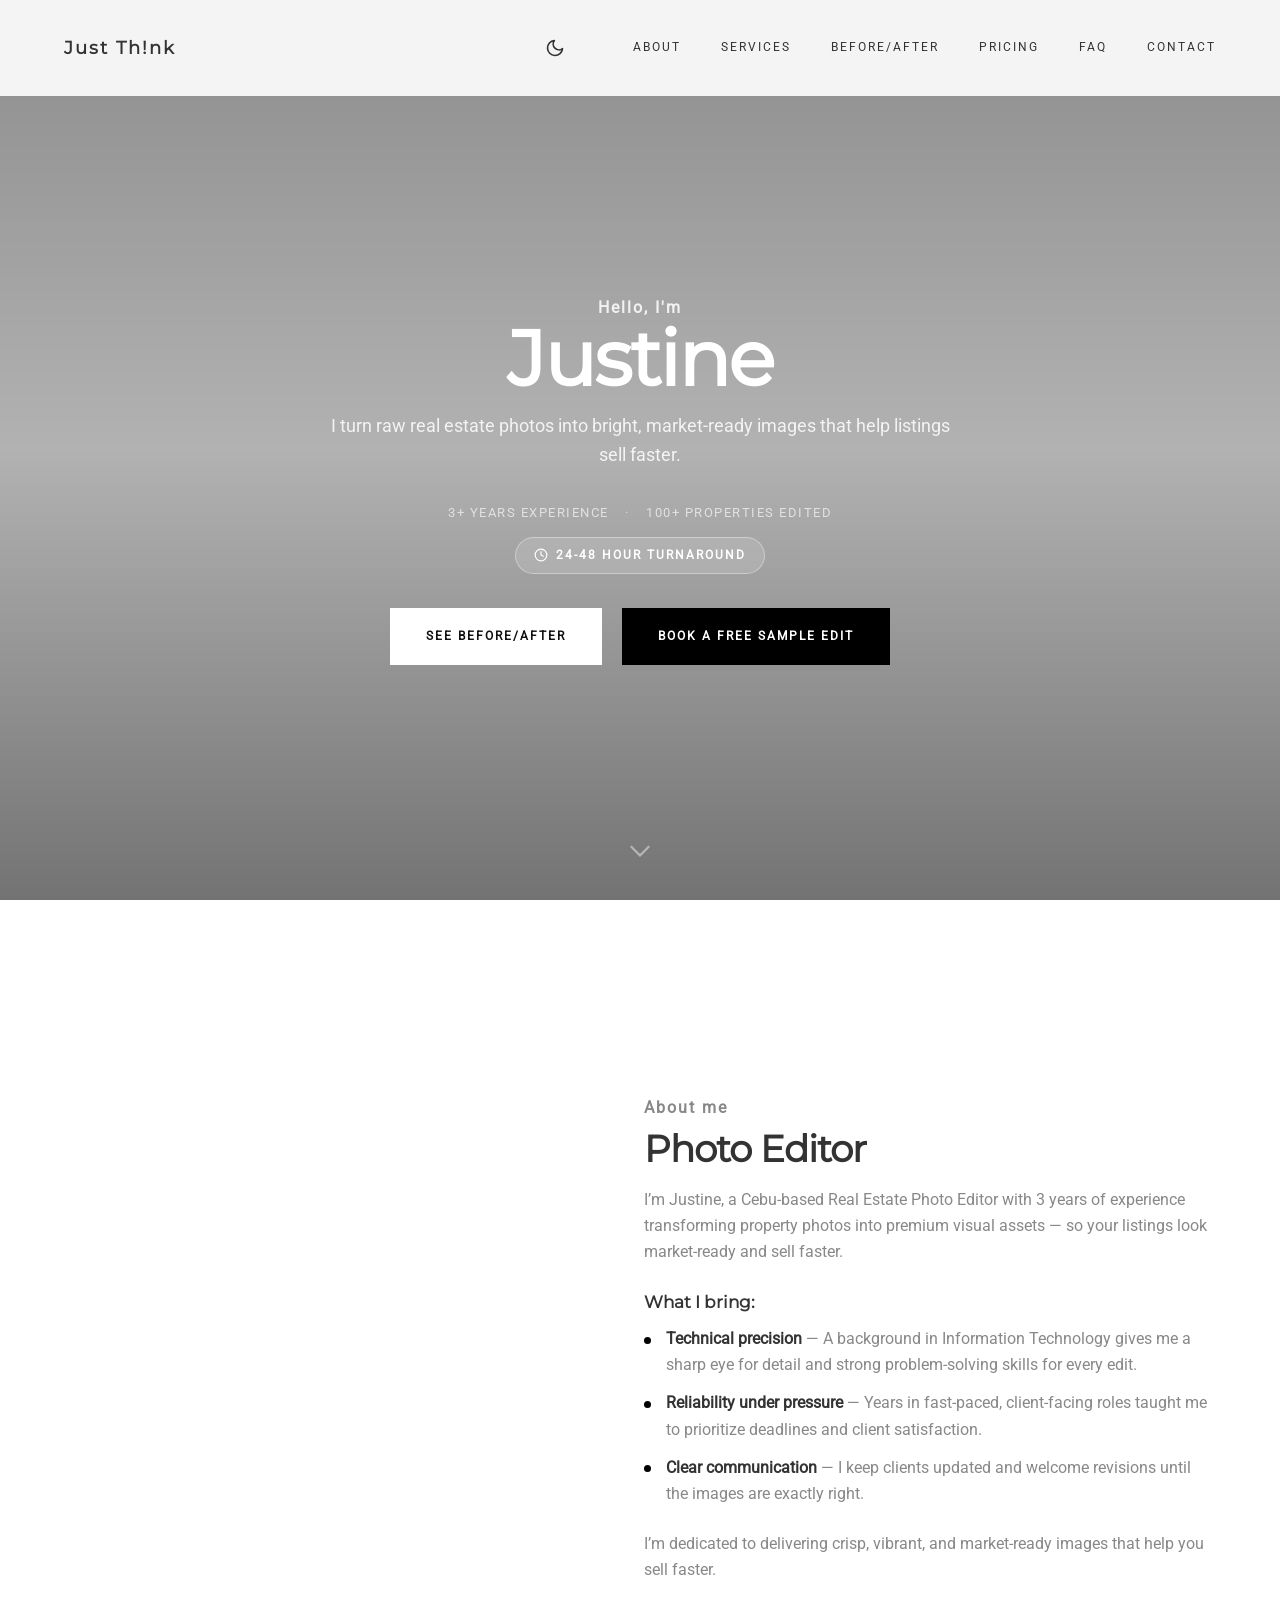
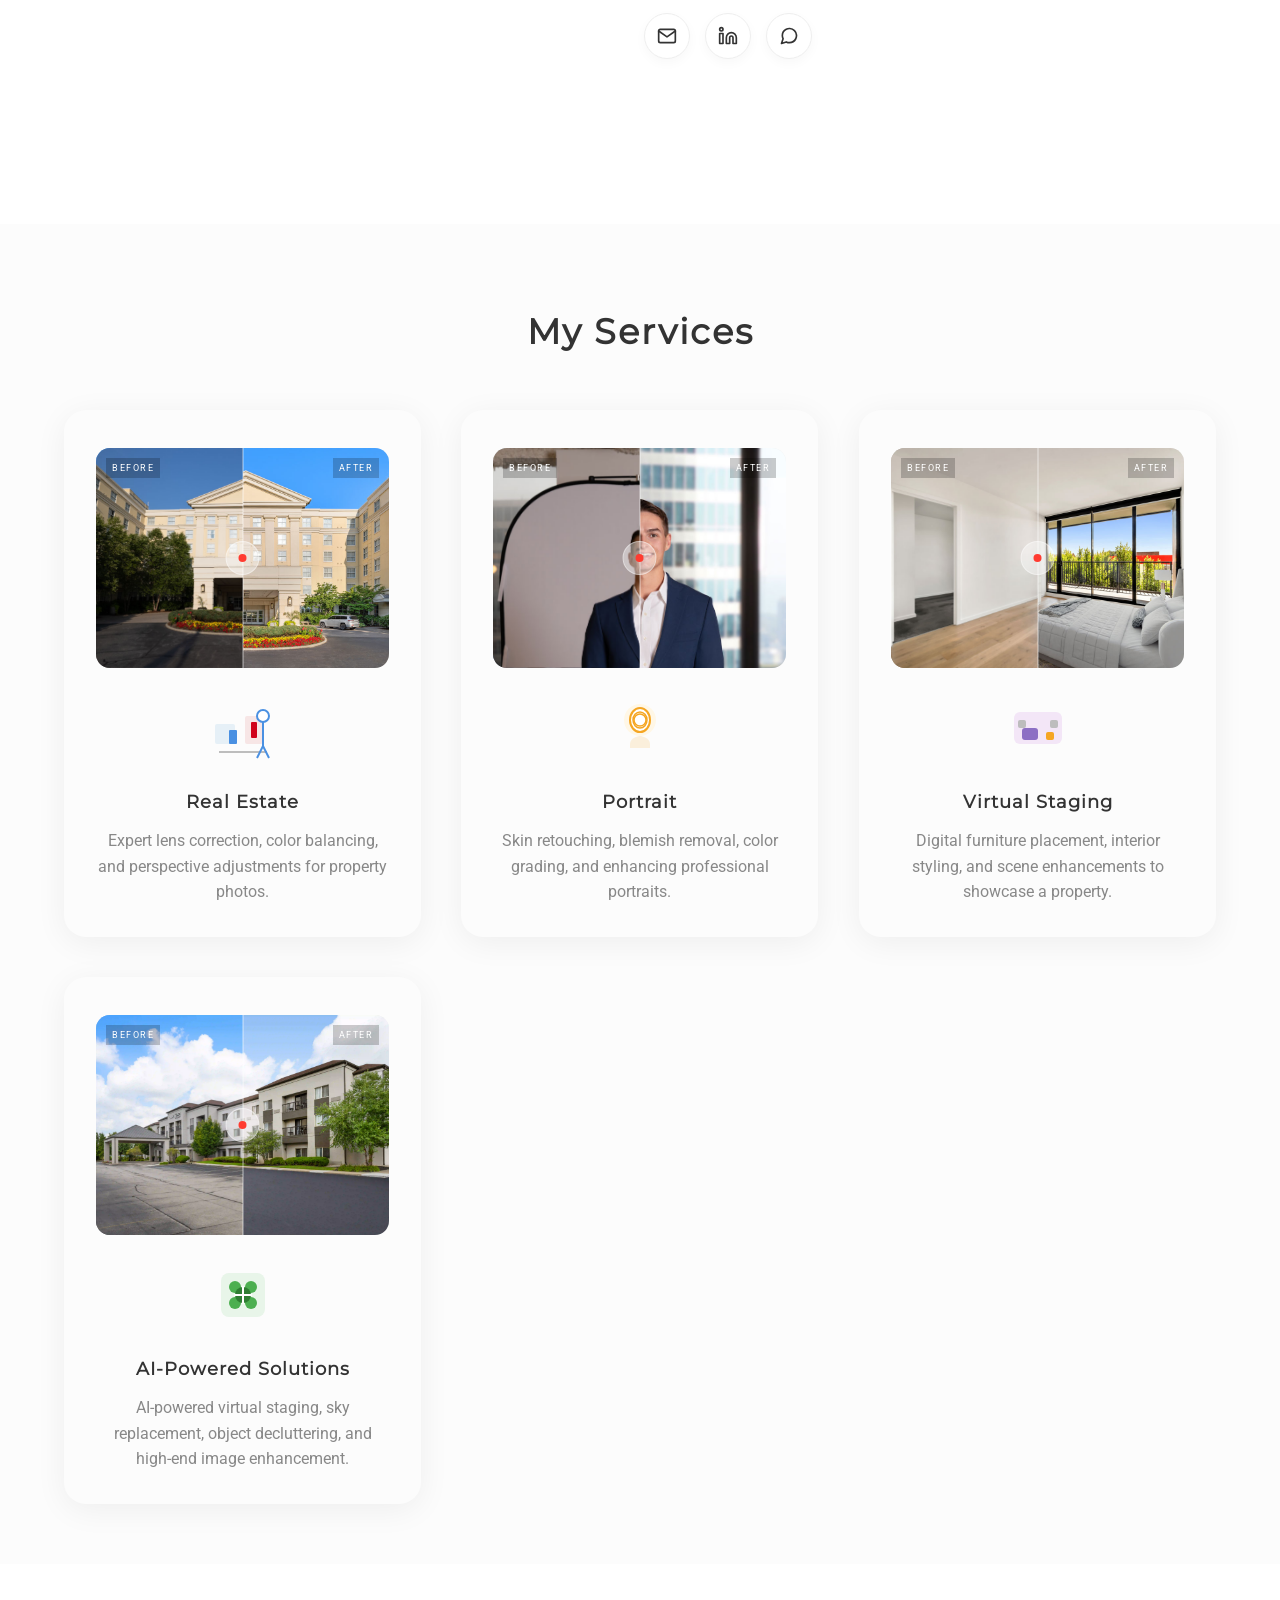
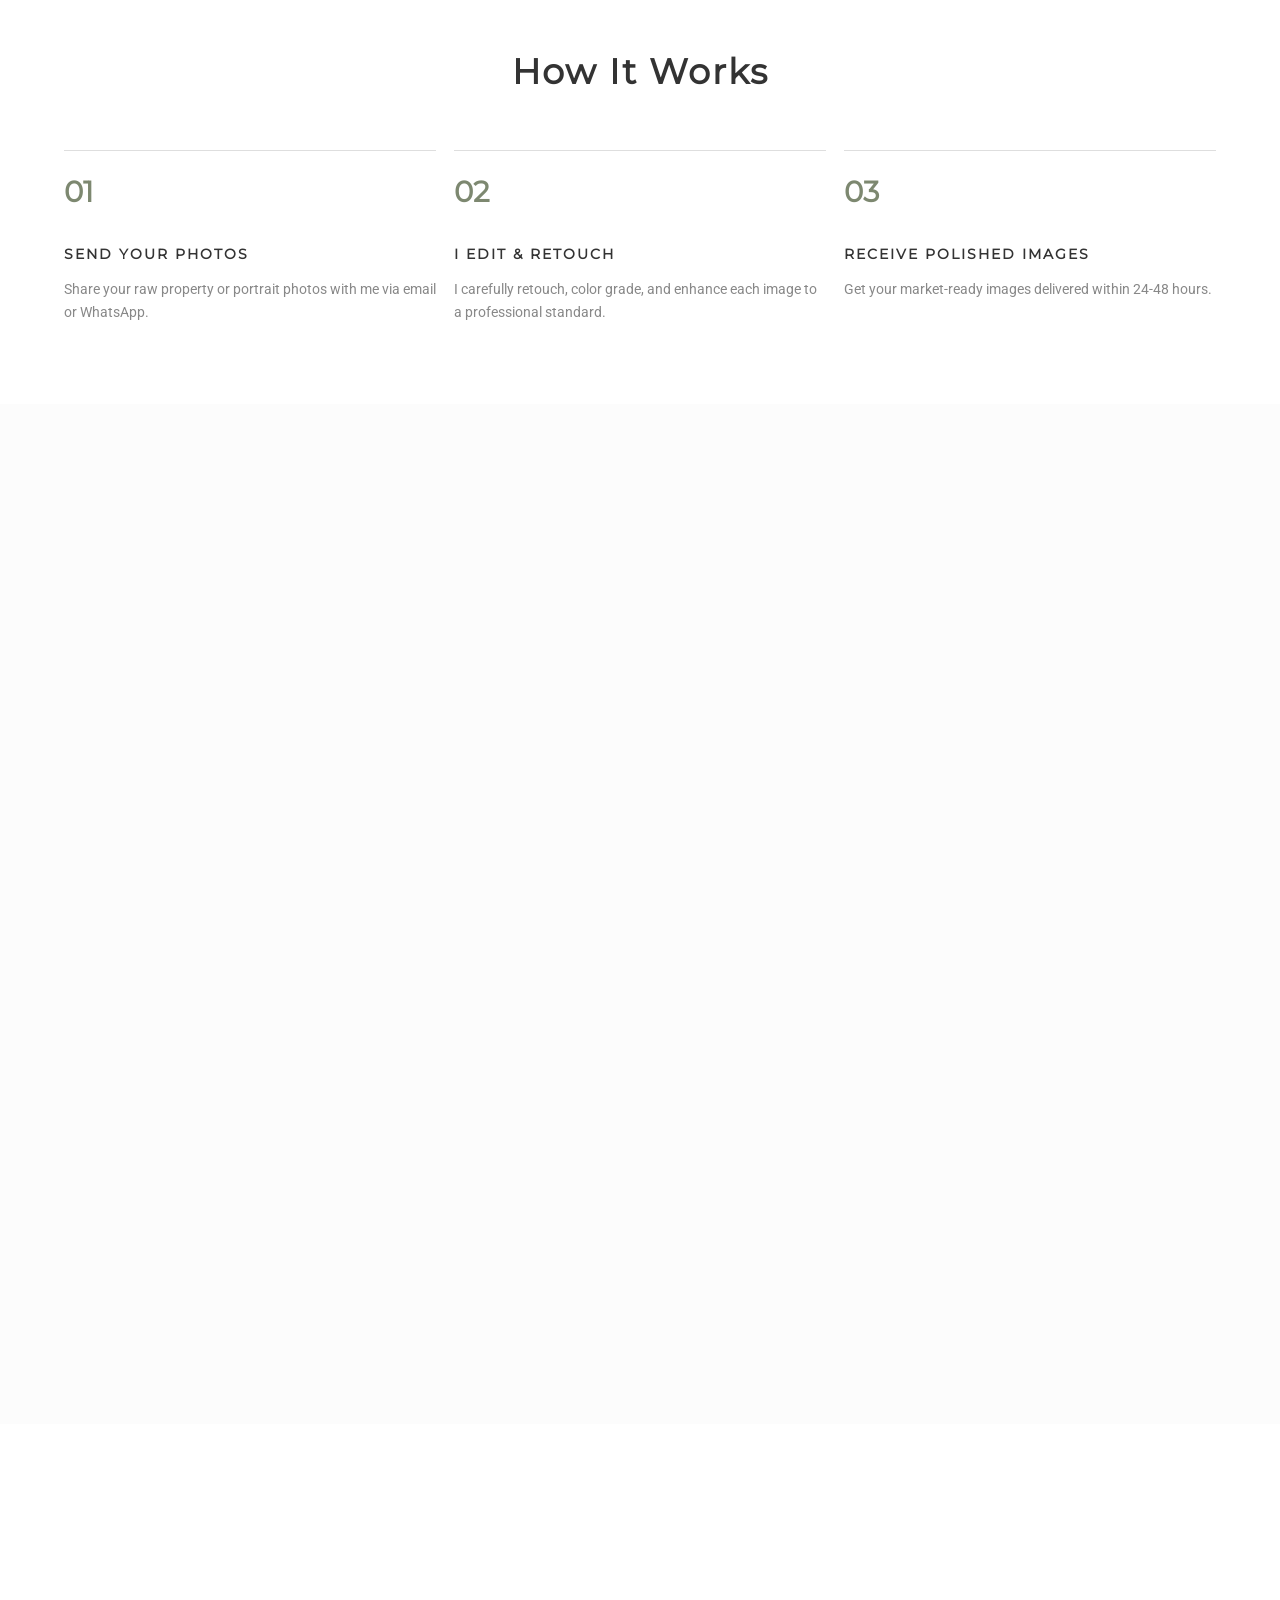
==== commit 12322ba3: "Refactor code structure for improved readability and maintainability" ====
--- a/index.html
+++ b/index.html
@@ -115,7 +115,7 @@
     <!-- Services Section -->
     <section class="services-section bg-alt" id="services">
         <div class="services-container">
-            <h2 class="services-title reveal-on-scroll">Services</h2>
+            <h2 class="services-title reveal-on-scroll">My Services</h2>
             <div class="services-cards">
                 <div class="service-card">
                     <figure class="service-preview">
@@ -174,16 +174,16 @@
                             <div class="comparison-wrapper">
                                 <div class="label label-before">Before</div>
                                 <div class="label label-after">After</div>
-                                <img src="images/productafter1.jpg" class="img-after" alt="Product photo after background cleanup and color correction" loading="lazy">
-                                <img src="images/productbefore1.jpg" class="img-before" alt="Product photo before background cleanup and color correction" loading="lazy">
+                                <img src="images/aiafter1.webp" class="img-after" alt="AI Transformation" loading="lazy">
+                                <img src="images/aibefore1.webp" class="img-before" alt="AI Transformation" loading="lazy">
                                 <input type="range" min="0" max="100" value="50" class="slider-input" aria-label="Comparison slider">
                                 <div class="slider-line"></div>
                             </div>
                         </div>
                     </figure>
-                    <div class="service-icon service-icon-product"></div>
-                    <h3 class="service-name">Product</h3>
-                    <p class="service-desc">Background cleanup, color correction, and retouching to make product shots stand out.</p>
+                    <div class="service-icon service-icon-ai"></div>
+                    <h3 class="service-name">AI-Powered Solutions</h3>
+                    <p class="service-desc">AI-powered virtual staging, sky replacement, object decluttering, and high-end image enhancement.</p>
                 </div>
             </div>
         </div>
@@ -214,7 +214,7 @@
     <!-- Before/After Section -->
     <section id="before-after-section" class="before-after-section bg-alt">
         <div class="before-after-container">
-            <h2 class="before-after-title reveal-on-scroll">Before/After</h2>
+            <h2 class="before-after-title reveal-on-scroll">Client Results</h2>
             <div class="before-after-grid">
                 <div class="before-after-card reveal-on-scroll">
                     <div class="comparison-slider">
@@ -260,19 +260,6 @@
                         <div class="comparison-wrapper">
                             <div class="label label-before">Before</div>
                             <div class="label label-after">After</div>
-                            <img src="images/interiorafter5.jpg" class="img-after" alt="Bathroom photo with straight verticals after lens and perspective correction">
-                            <img src="images/interiorbefore5.jpg" class="img-before" alt="Bathroom photo with lens distortion before perspective correction">
-                            <input type="range" min="0" max="100" value="50" class="slider-input" aria-label="Comparison slider">
-                            <div class="slider-line"></div>
-                        </div>
-                    </div>
-                    <p class="before-after-caption">Lens & perspective correction</p>
-                </div>
-                <div class="before-after-card reveal-on-scroll">
-                    <div class="comparison-slider">
-                        <div class="comparison-wrapper">
-                            <div class="label label-before">Before</div>
-                            <div class="label label-after">After</div>
                             <img src="images/interiorafter4.jpg" class="img-after" alt="Bright well-lit interior photo after enhancement and color grading">
                             <img src="images/interiorbefore4-3.jpg" class="img-before" alt="Dark underexposed interior photo before brightness enhancement">
                             <input type="range" min="0" max="100" value="50" class="slider-input" aria-label="Comparison slider">
@@ -293,6 +280,19 @@
                         </div>
                     </div>
                     <p class="before-after-caption">Virtual Twilight</p>
+                </div>
+                <div class="before-after-card reveal-on-scroll">
+                    <div class="comparison-slider">
+                        <div class="comparison-wrapper">
+                            <div class="label label-before">Before</div>
+                            <div class="label label-after">After</div>
+                            <img src="images/aiafter1.webp" class="img-after" alt="AI Transformation">
+                            <img src="images/aibefore1.webp" class="img-before" alt="AI Transformation">
+                            <input type="range" min="0" max="100" value="50" class="slider-input" aria-label="Comparison slider">
+                            <div class="slider-line"></div>
+                        </div>
+                    </div>
+                    <p class="before-after-caption">AI Transformation</p>
                 </div>
             </div>
             <div class="before-after-cta reveal-on-scroll">
--- a/css/base.css
+++ b/css/base.css
@@ -411,6 +411,8 @@
 .comparison-slider .img-before {
     z-index: 2;
     clip-path: inset(0 calc(100% - var(--position)) 0 0);
+    will-change: clip-path;
+    transform: translateZ(0);
 }
 
 /* Top-aligned crop for vertical portrait photos (head & shoulders framing) */
--- a/css/home.css
+++ b/css/home.css
@@ -353,6 +353,9 @@
 .service-icon-product {
     background-image: url('data:image/svg+xml;utf8,<svg width="72" height="72" viewBox="0 0 72 72" fill="none" xmlns="http://www.w3.org/2000/svg"><path d="M36 10L60 22V48L36 60L12 48V22L36 10Z" fill="%23E6F0F7" stroke="%234A90E2" stroke-width="2" stroke-linejoin="round"/><path d="M12 22L36 34L60 22" stroke="%234A90E2" stroke-width="2" stroke-linejoin="round"/><path d="M36 34V60" stroke="%234A90E2" stroke-width="2"/><path d="M24 16L48 28" stroke="%23F5A623" stroke-width="2" stroke-linecap="round"/></svg>');
 }
+.service-icon-ai {
+    background-image: url('data:image/svg+xml;utf8,<svg width="72" height="72" viewBox="0 0 72 72" fill="none" xmlns="http://www.w3.org/2000/svg"><rect x="14" y="14" width="44" height="44" rx="8" fill="%23E8F5E9"/><circle cx="28" cy="28" r="6" fill="%234CAF50"/><circle cx="44" cy="28" r="6" fill="%234CAF50"/><circle cx="28" cy="44" r="6" fill="%234CAF50"/><circle cx="44" cy="44" r="6" fill="%234CAF50"/><circle cx="36" cy="36" r="8" fill="%232E7D32"/><path d="M36 28v16M28 36h16" stroke="white" stroke-width="2" stroke-linecap="round"/></svg>');
+}
 
 .service-name {
     font-family: 'Montserrat', sans-serif;
@@ -1064,7 +1067,7 @@
     .about-visual { order: 0; max-width: none; margin: 0; }
     .about-text p { margin-left: 0; margin-right: 0; }
     .about-image-wrapper { padding-bottom: 0; aspect-ratio: 4/5; }
-    .about-image-wrapper img { position: static; height: 100%; width: 100%; transform: none; border-radius: 26px; }
+    .about-image-wrapper img { position: absolute; top: 0; left: 0; width: 100%; height: 100%; object-fit: contain; transform: none; border-radius: 26px; }
 
     .services-section { padding: 80px 5%; }
     .services-cards {
@@ -1108,8 +1111,8 @@
         margin-bottom: 0px;
         pointer-events: none;
     }
-    .about-image-wrapper { height: auto; padding-bottom: 0; aspect-ratio: auto; clip-path: none !important; }
-    .about-image-wrapper img { position: static; width: 100%; height: auto; object-fit: contain; border-radius: 20px; transform: none !important; }
+    .about-image-wrapper { padding-bottom: 0; clip-path: none !important; aspect-ratio: 4/5; }
+    .about-image-wrapper img { position: absolute; top: 0; left: 0; width: 100%; height: 100%; object-fit: contain; border-radius: 20px; transform: none !important; }
     .about-text {
         position: static;
         padding: 0;
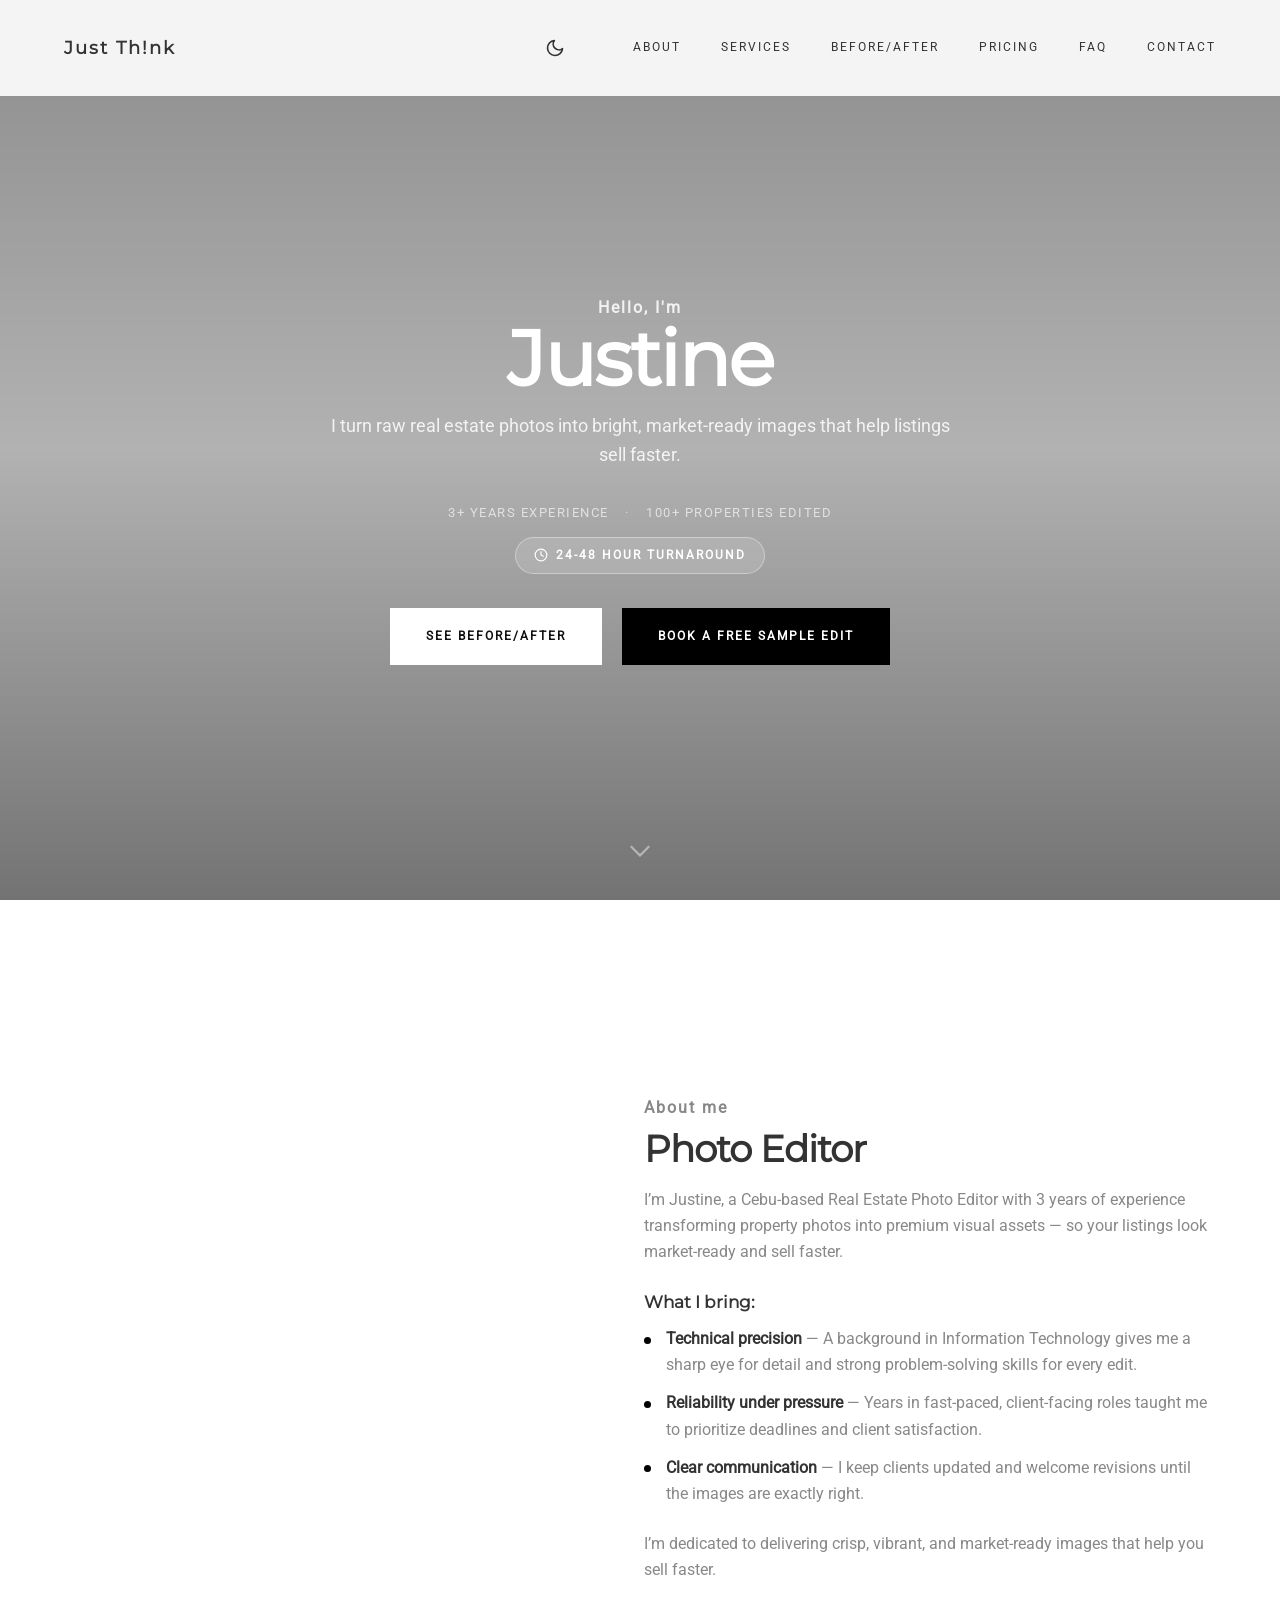
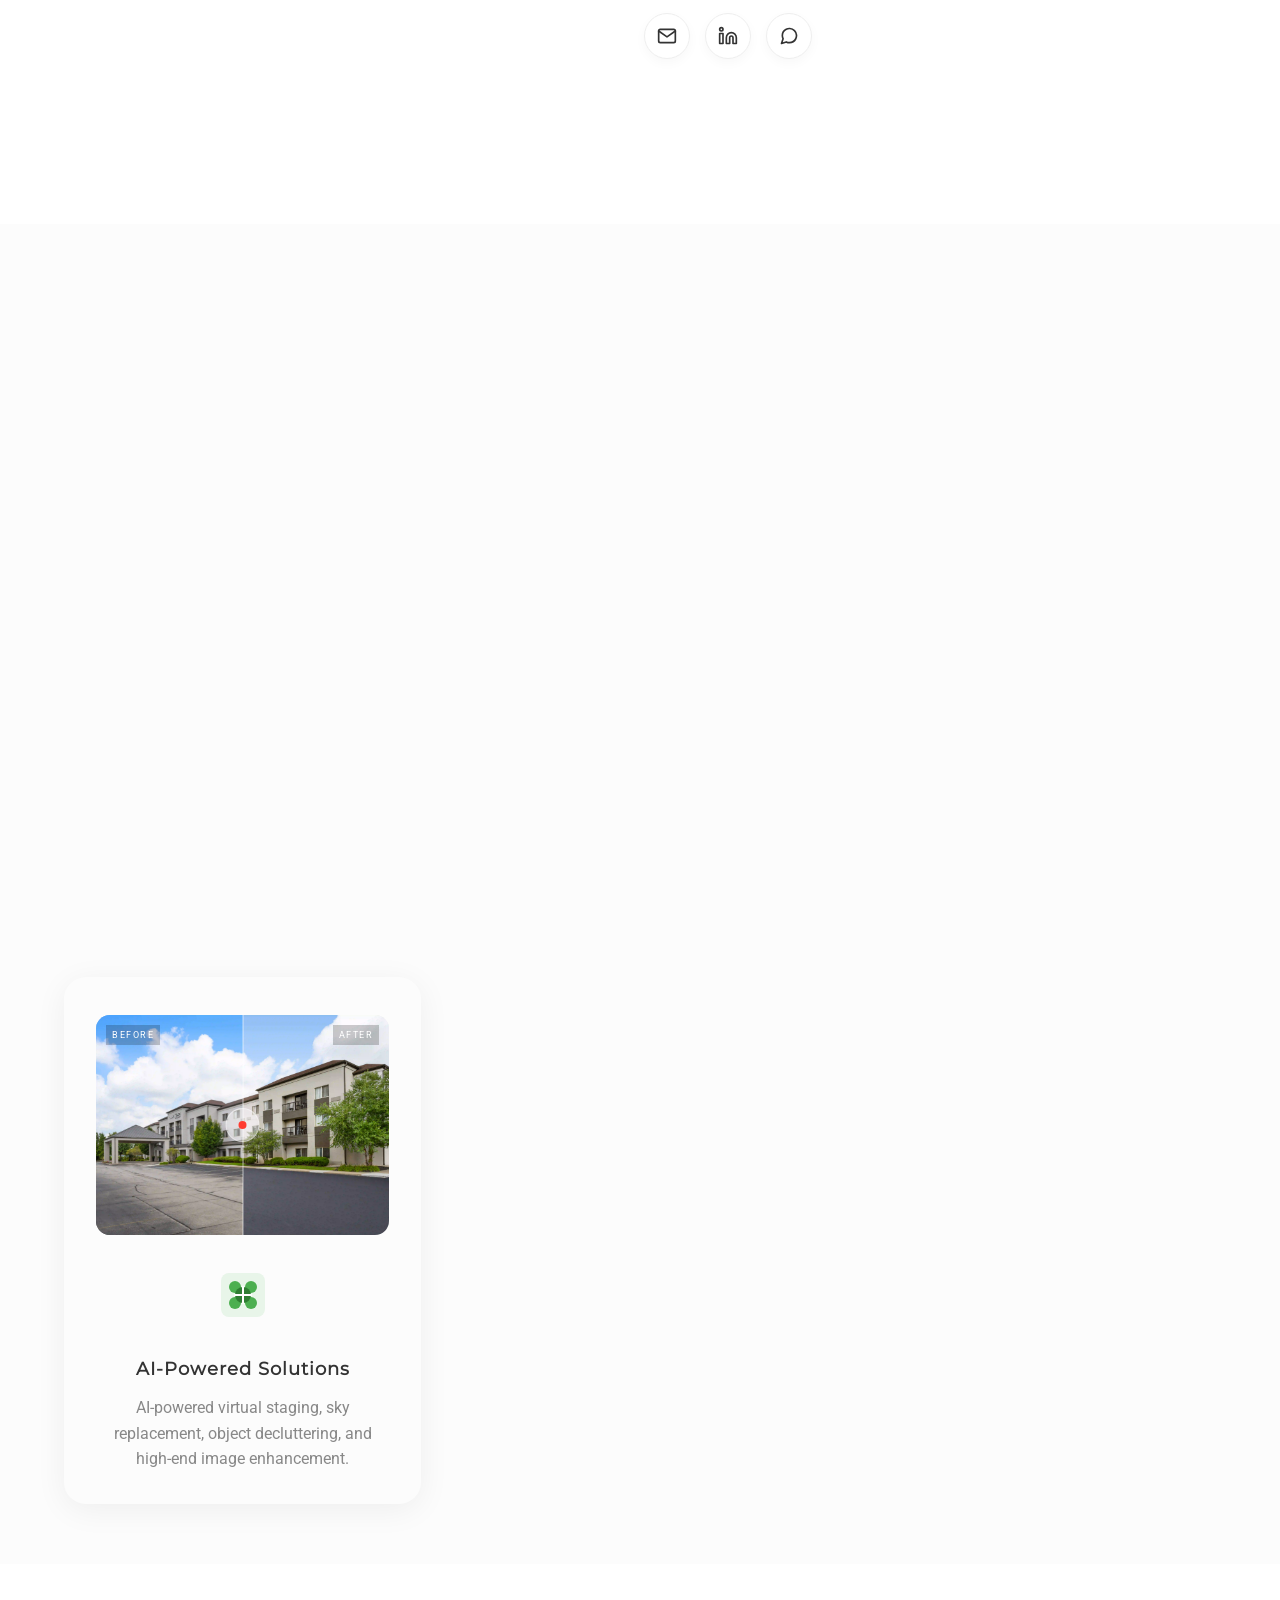
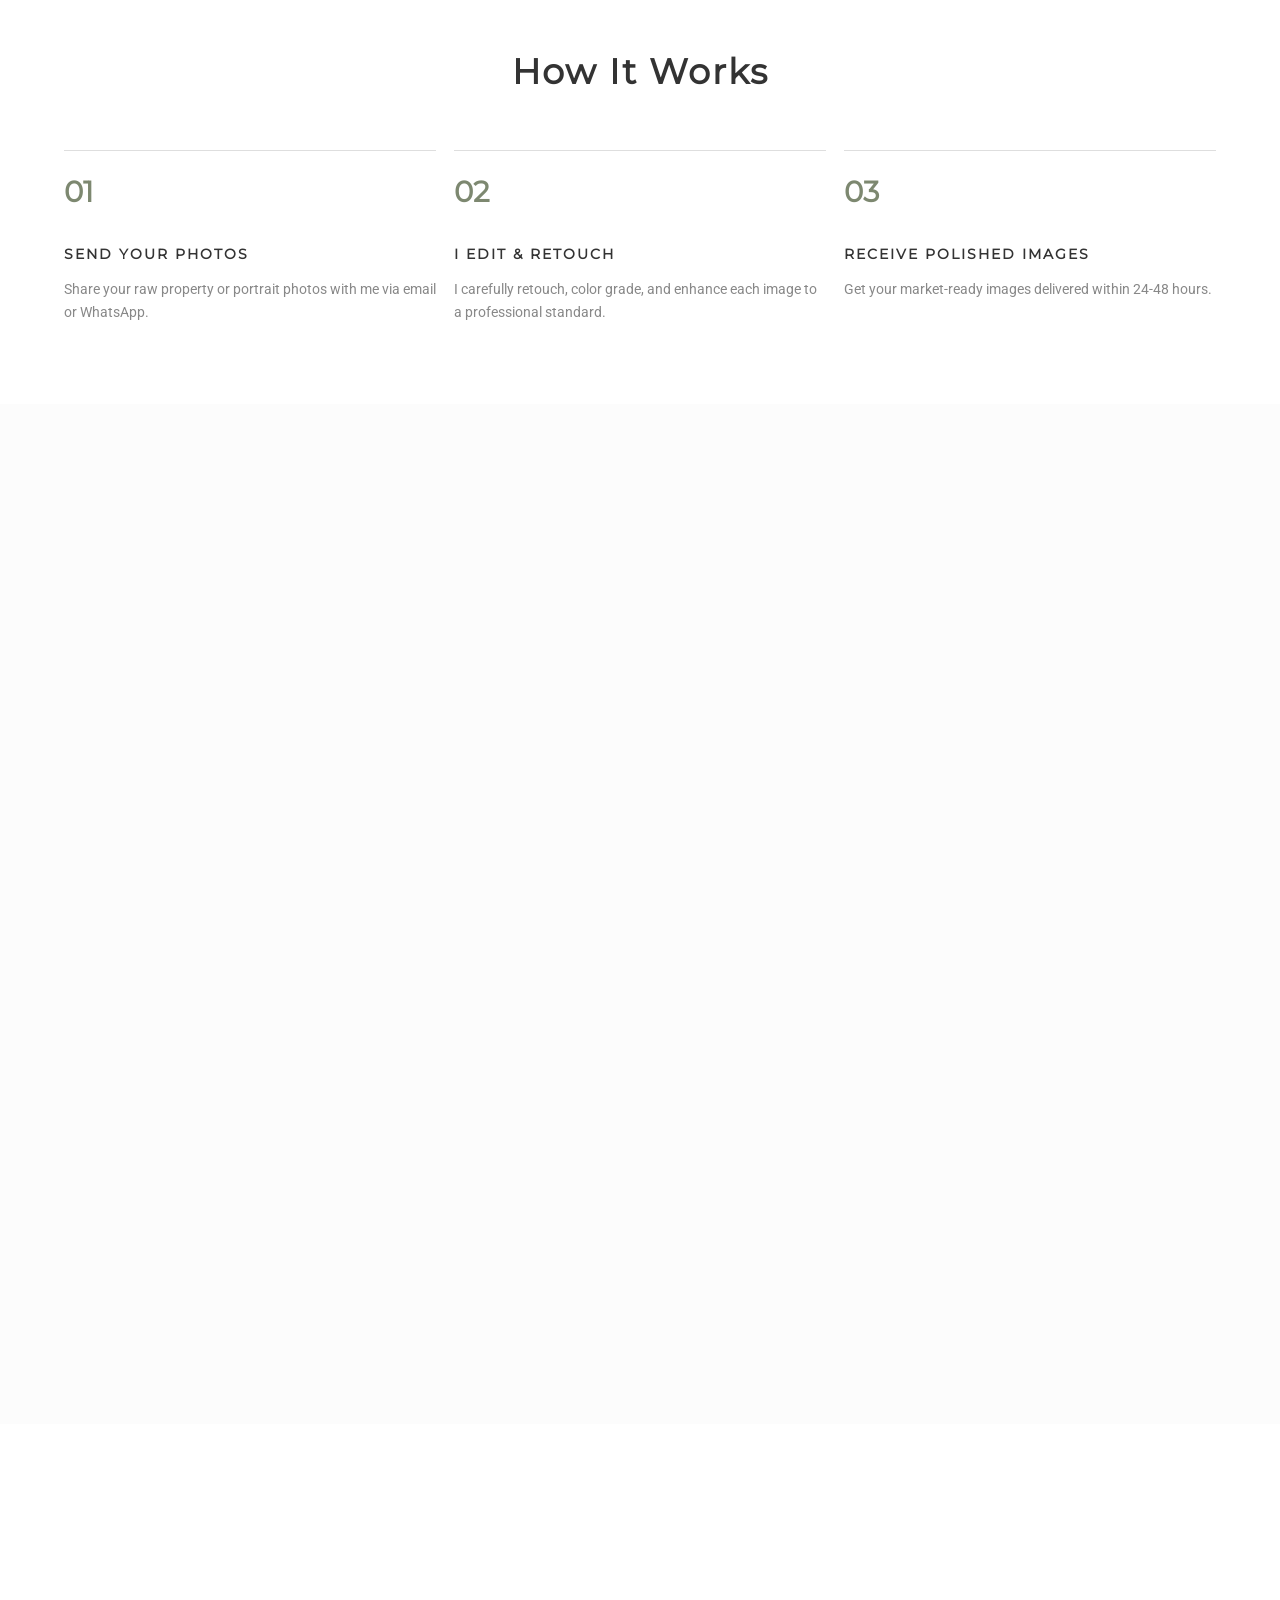
==== commit 569efd55: "feat: implement common elements loader for navbar and footer injection" ====
--- a/index.html
+++ b/index.html
@@ -10,29 +10,8 @@
 </head>
 <body oncontextmenu="return false;">
 
-    <nav class="navbar">
-        <div class="nav-container">
-            <a href="index.html" class="logo">Just Th!nk</a>
-            <button id="theme-toggle" class="theme-toggle" aria-label="Toggle color theme">
-                <svg class="sun-icon" width="20" height="20" viewBox="0 0 24 24" fill="none" stroke="currentColor" stroke-width="2" stroke-linecap="round" stroke-linejoin="round"><circle cx="12" cy="12" r="5"></circle><line x1="12" y1="1" x2="12" y2="3"></line><line x1="12" y1="21" x2="12" y2="23"></line><line x1="4.22" y1="4.22" x2="5.64" y2="5.64"></line><line x1="18.36" y1="18.36" x2="19.78" y2="19.78"></line><line x1="1" y1="12" x2="3" y2="12"></line><line x1="21" y1="12" x2="23" y2="12"></line><line x1="4.22" y1="19.78" x2="5.64" y2="18.36"></line><line x1="18.36" y1="5.64" x2="19.78" y2="4.22"></line></svg>
-                <svg class="moon-icon" width="20" height="20" viewBox="0 0 24 24" fill="none" stroke="currentColor" stroke-width="2" stroke-linecap="round" stroke-linejoin="round"><path d="M21 12.79A9 9 0 1 1 11.21 3 7 7 0 0 0 21 12.79z"></path></svg>
-            </button>
-            <button class="menu-toggle" aria-label="Toggle navigation" aria-expanded="false">
-                <span></span>
-                <span></span>
-                <span></span>
-            </button>
-            <div class="nav-links">
-                <a href="#about">About</a>
-                <a href="#services">Services</a>
-                <a href="#before-after-section">Before/After</a>
-                <a href="#pricing-teaser">Pricing</a>
-                <a href="#faq">FAQ</a>
-                <a href="#contact">Contact</a>
-            </div>
-        </div>
-    </nav>
-    <div class="scroll-progress"></div>
+    <!-- Navbar injected by common-elements.js -->
+    <div id="navbar-placeholder"></div>
 
     <main class="hero">
         <div class="hero-background" aria-hidden="true">
@@ -440,16 +419,10 @@
         </div>
     </section>
 
-    <footer class="footer bg-alt reveal-on-scroll">
-        <p>&copy; 2026 Justine Pean Huyo-a. All rights reserved.</p>
-    </footer>
-
-    <button class="back-to-top" aria-label="Back to top">
-        <svg width="20" height="20" viewBox="0 0 24 24" fill="none" stroke="currentColor" stroke-width="2.5" stroke-linecap="round" stroke-linejoin="round">
-            <polyline points="18 15 12 9 6 15"></polyline>
-        </svg>
-    </button>
-
+    <!-- Footer & Back-to-top injected by common-elements.js -->
+    <div id="footer-placeholder"></div>
+
+    <script src="js/common-elements.js"></script>
     <script src="js/script.js"></script>
 
 </body>
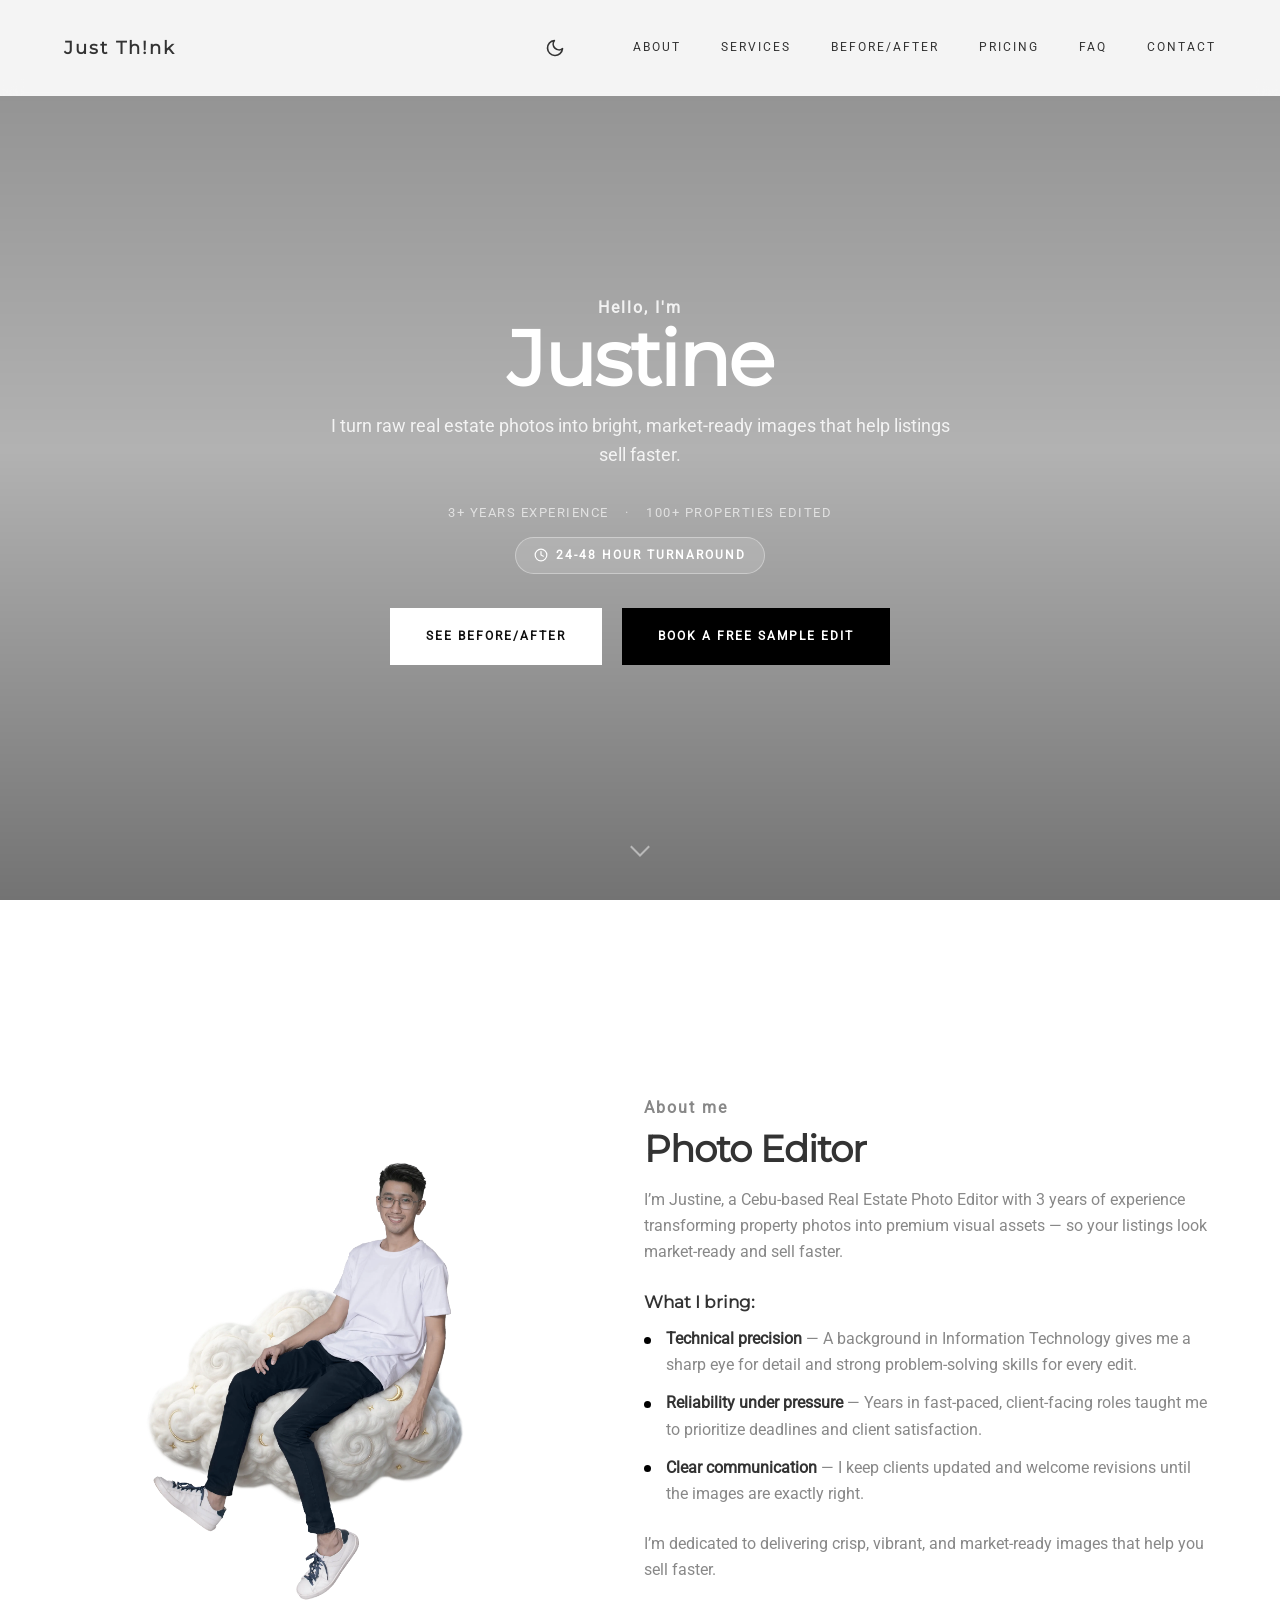
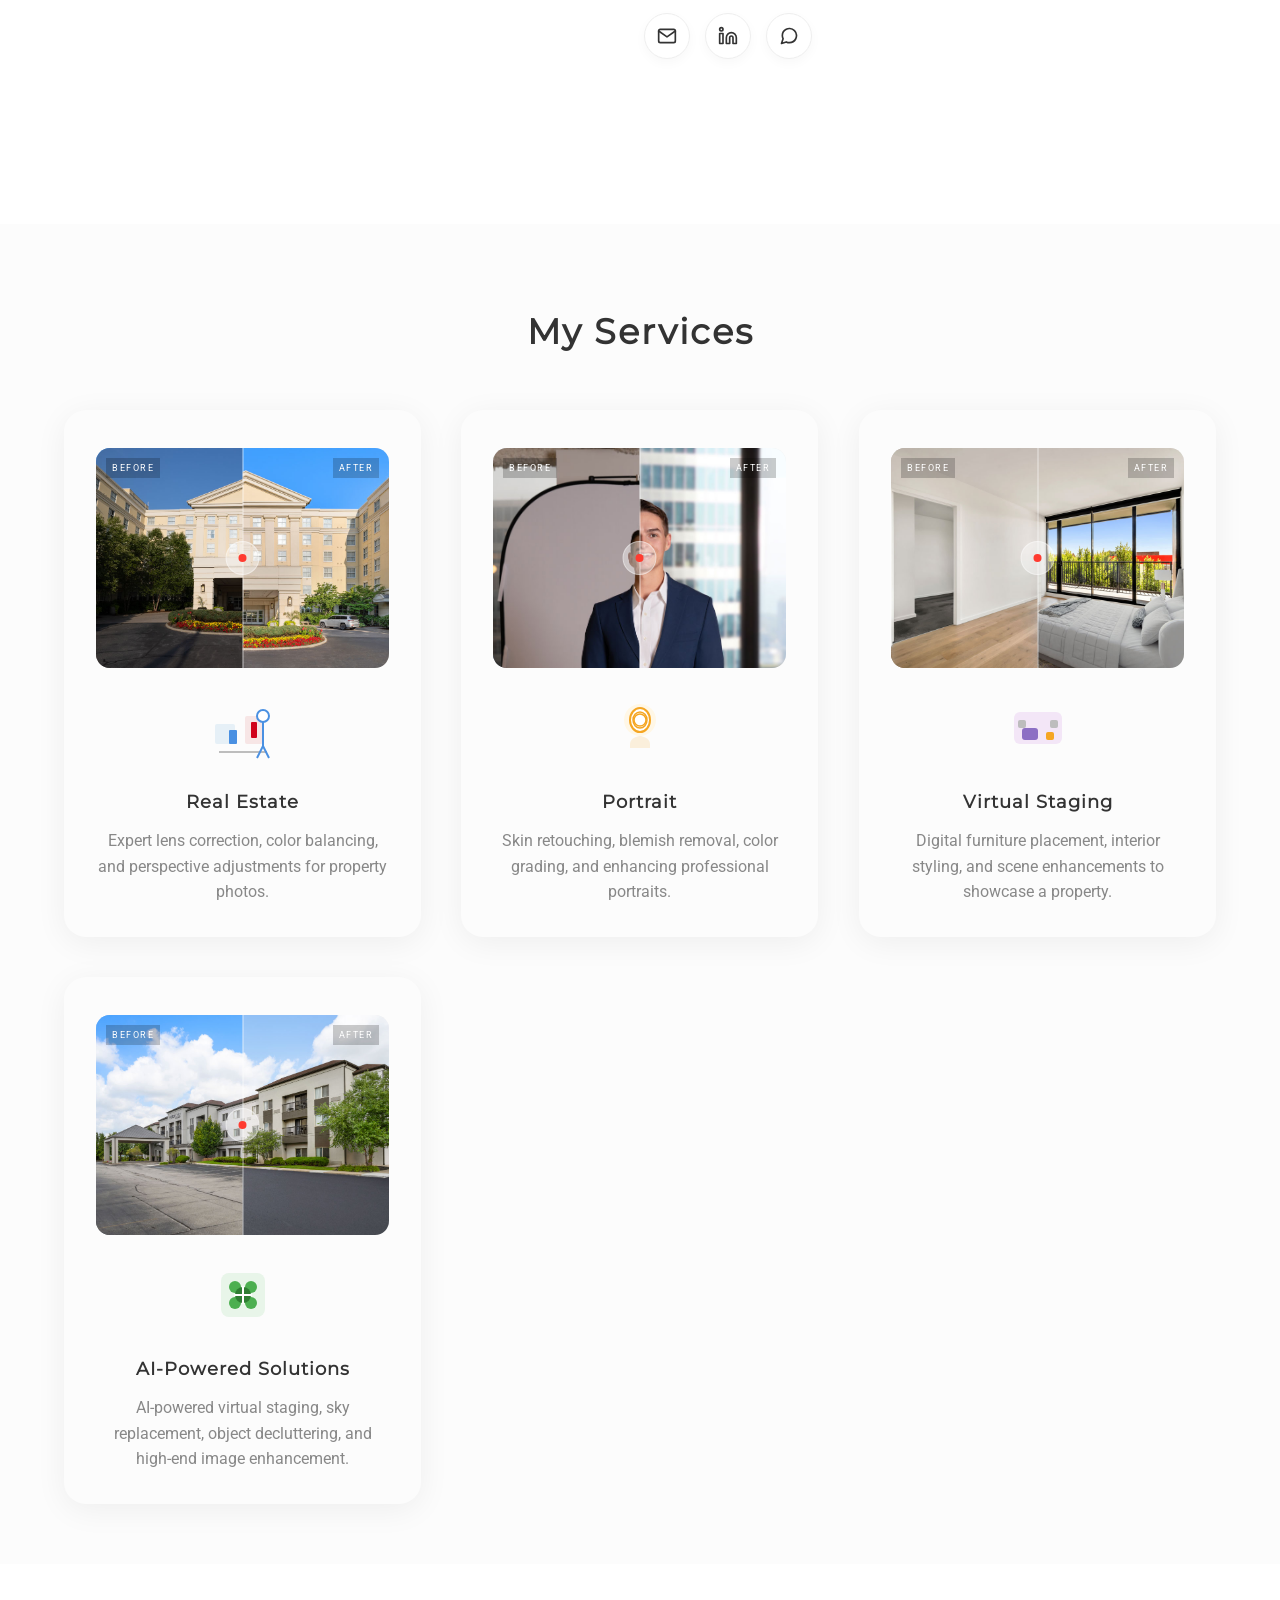
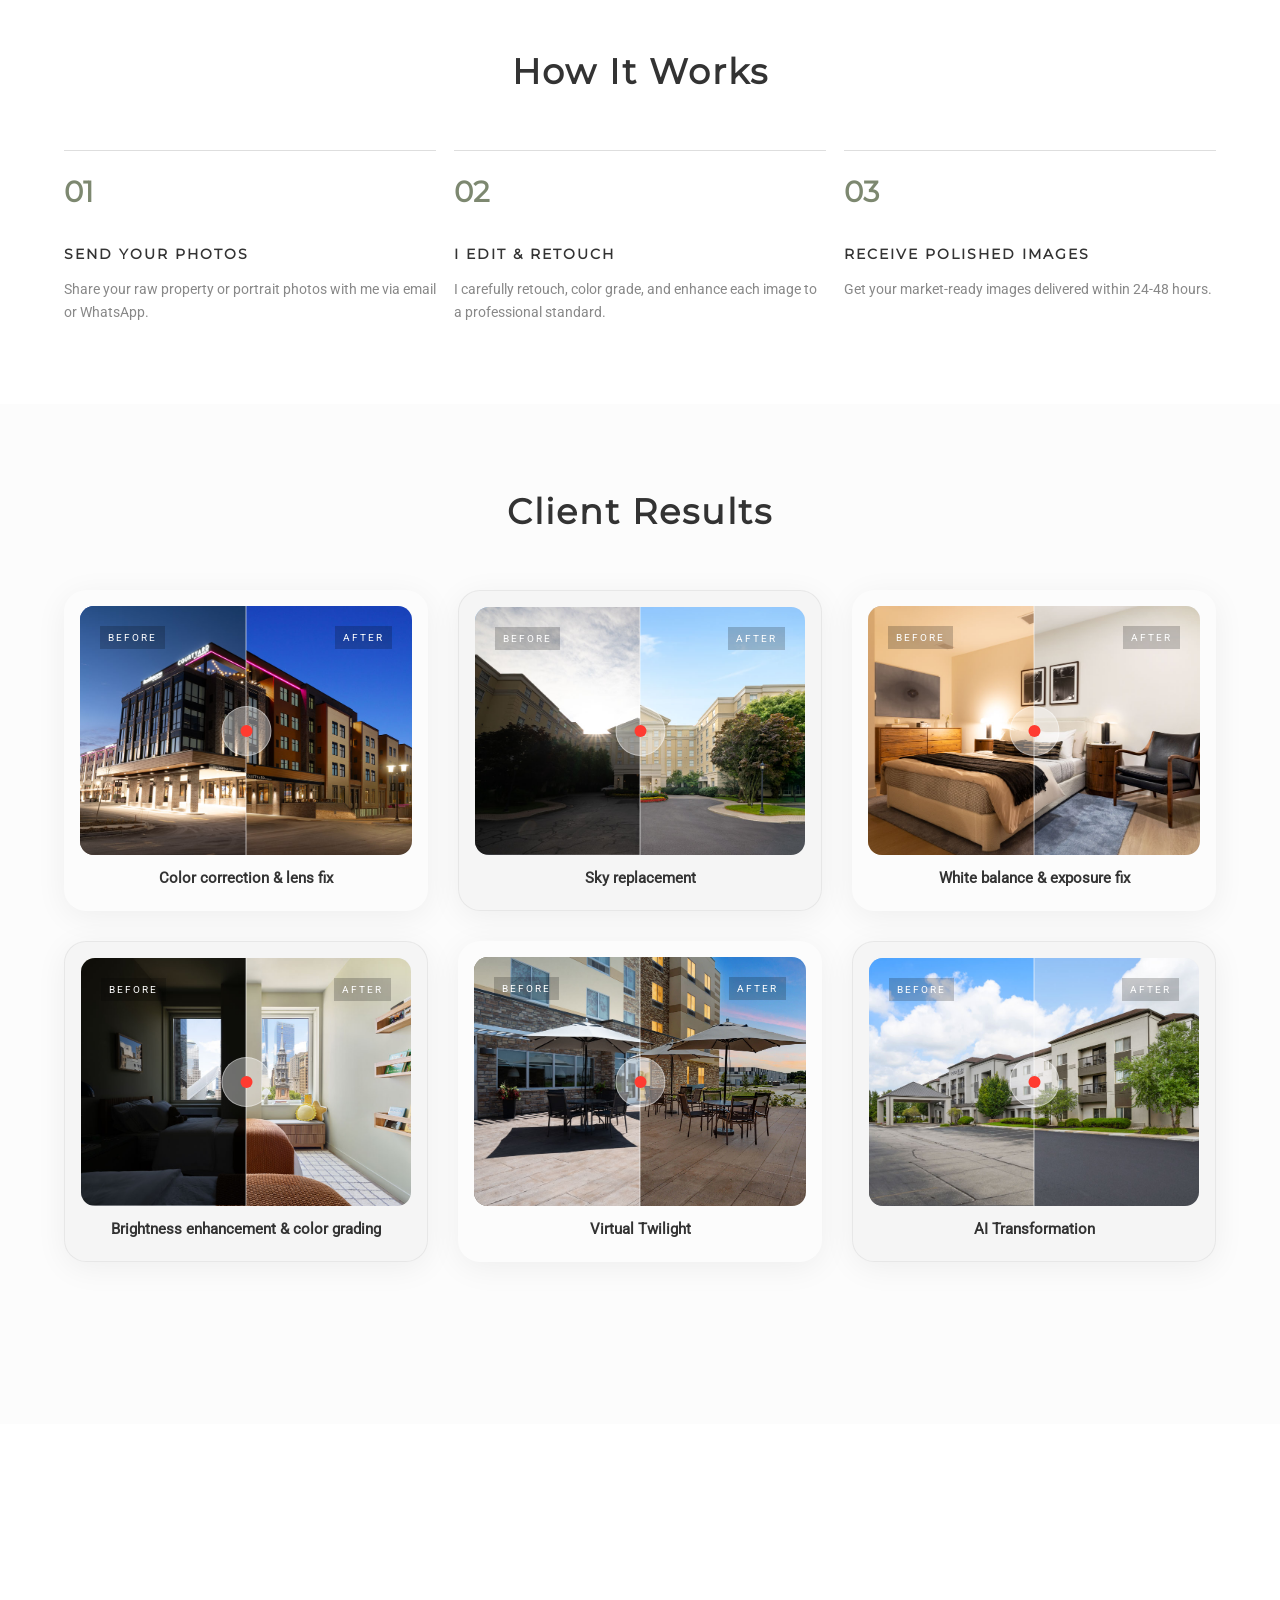
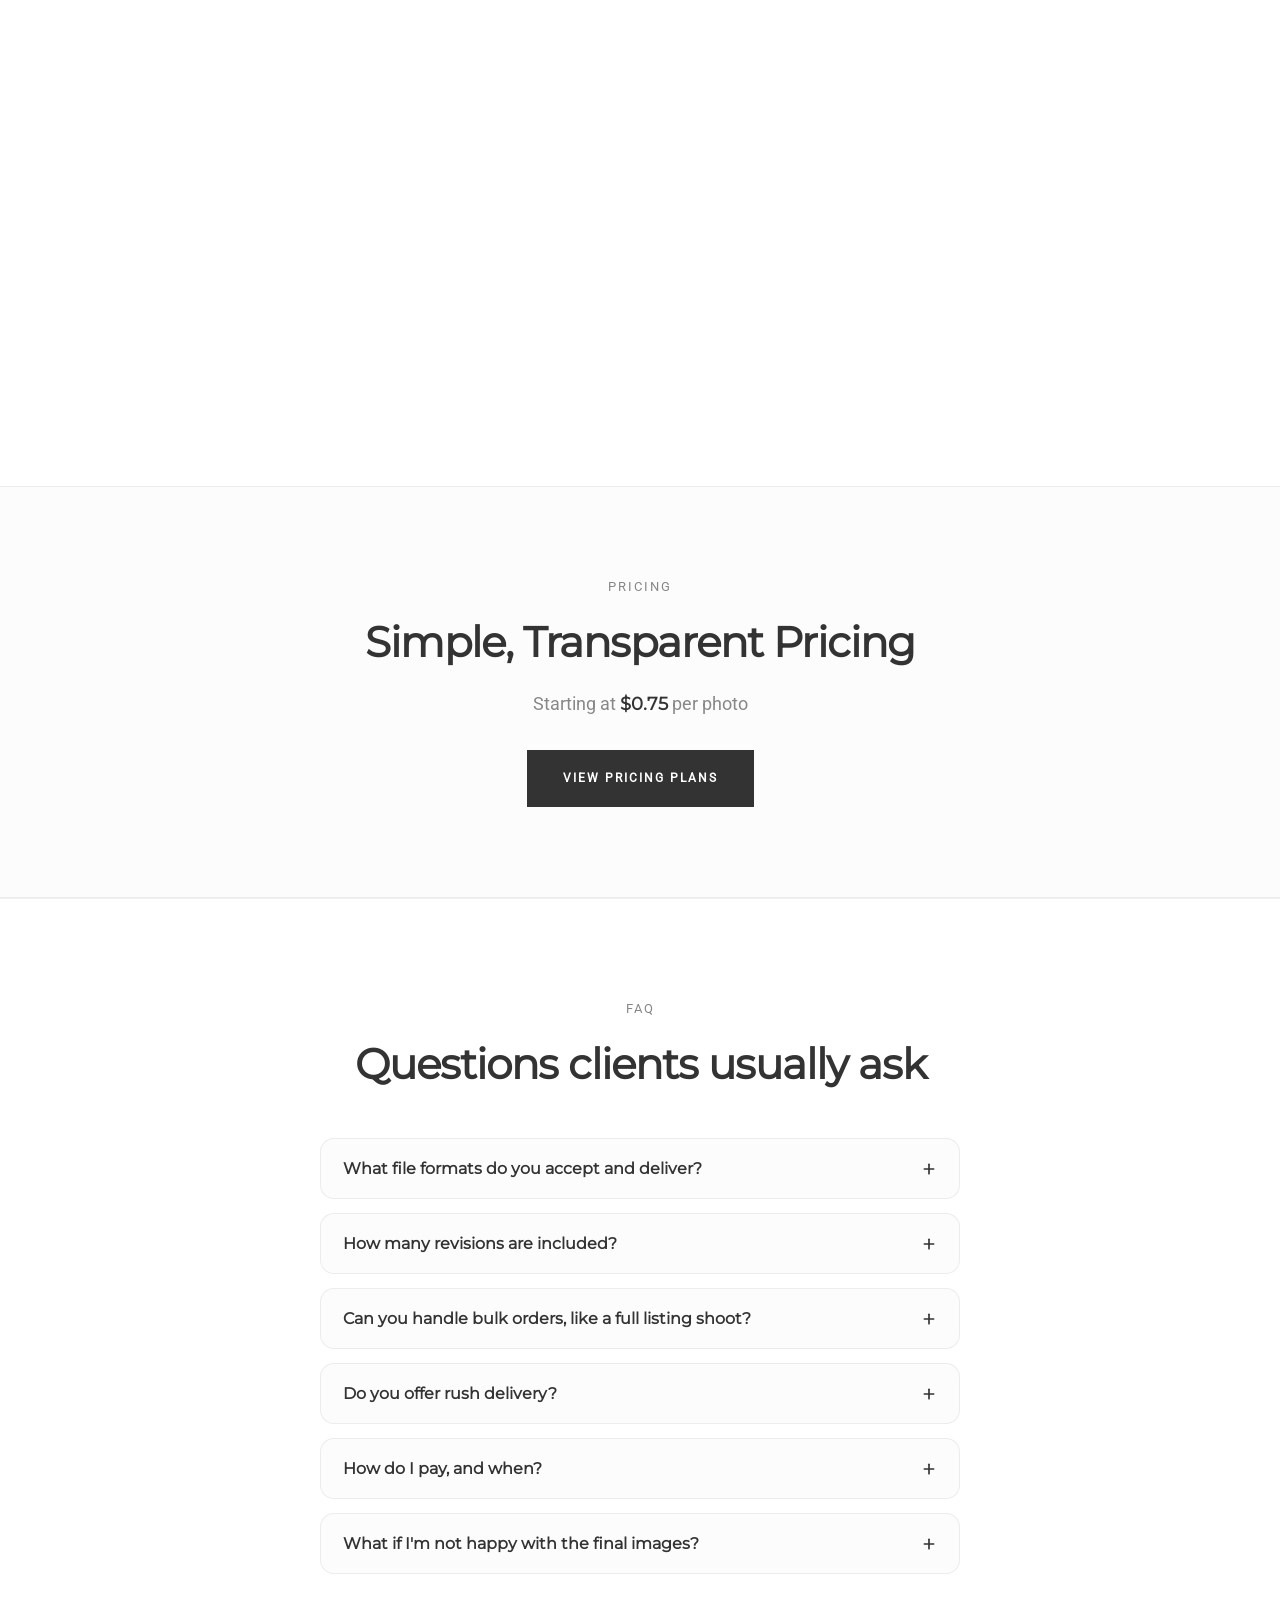
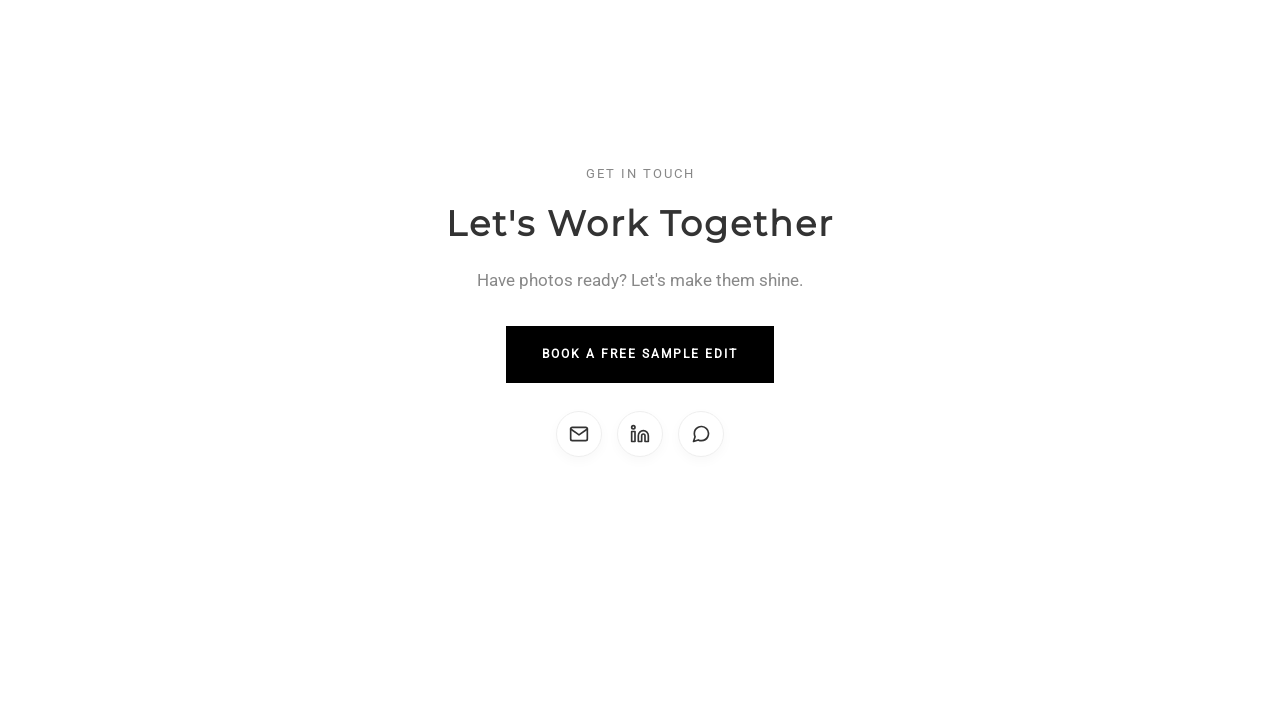
==== commit 391e8d58: "Refactor code structure for improved readability and maintainability" ====
--- a/index.html
+++ b/index.html
@@ -37,7 +37,7 @@
                 </p>
                 <div class="cta-container">
                     <a href="#before-after-section" class="btn">See Before/After</a>
-                    <a href="mailto:justinepeandh@gmail.com?subject=Free%20sample%20edit" class="btn btn-primary">Book a Free Sample Edit</a>
+                    <a href="mailto:justine@justinepeandh.com?subject=Free%20sample%20edit" class="btn btn-primary">Book a Free Sample Edit</a>
                 </div>
             </div>
         </div>
@@ -77,7 +77,7 @@
                     I’m dedicated to delivering crisp, vibrant, and market-ready images that help you sell faster.
                 </p>
                 <div class="about-contact">
-                    <a href="mailto:justinepeandh@gmail.com" class="contact-link" aria-label="Email">
+                    <a href="mailto:justine@justinepeandh.com" class="contact-link" aria-label="Email">
                         <svg width="20" height="20" viewBox="0 0 24 24" fill="none" stroke="currentColor" stroke-width="2" stroke-linecap="round" stroke-linejoin="round"><path d="M4 4h16c1.1 0 2 .9 2 2v12c0 1.1-.9 2-2 2H4c-1.1 0-2-.9-2-2V6c0-1.1.9-2 2-2z"></path><polyline points="22,6 12,13 2,6"></polyline></svg>
                     </a>
                     <a href="https://www.linkedin.com/in/justine-pean-huyo-a-06b6441bb/" target="_blank" class="contact-link" aria-label="LinkedIn">
@@ -153,8 +153,8 @@
                             <div class="comparison-wrapper">
                                 <div class="label label-before">Before</div>
                                 <div class="label label-after">After</div>
-                                <img src="images/aiafter1.webp" class="img-after" alt="AI Transformation" loading="lazy">
-                                <img src="images/aibefore1.webp" class="img-before" alt="AI Transformation" loading="lazy">
+                                <img src="images/aiafter1.jpg" class="img-after" alt="AI Transformation" loading="lazy">
+                                <img src="images/aibefore1.jpg" class="img-before" alt="AI Transformation" loading="lazy">
                                 <input type="range" min="0" max="100" value="50" class="slider-input" aria-label="Comparison slider">
                                 <div class="slider-line"></div>
                             </div>
@@ -265,8 +265,8 @@
                         <div class="comparison-wrapper">
                             <div class="label label-before">Before</div>
                             <div class="label label-after">After</div>
-                            <img src="images/aiafter1.webp" class="img-after" alt="AI Transformation">
-                            <img src="images/aibefore1.webp" class="img-before" alt="AI Transformation">
+                            <img src="images/aiafter1.jpg" class="img-after" alt="AI Transformation">
+                            <img src="images/aibefore1.jpg" class="img-before" alt="AI Transformation">
                             <input type="range" min="0" max="100" value="50" class="slider-input" aria-label="Comparison slider">
                             <div class="slider-line"></div>
                         </div>
@@ -404,9 +404,9 @@
             <p class="subtitle">Get In Touch</p>
             <h2 class="services-title">Let's Work Together</h2>
             <p class="contact-cta-copy">Have photos ready? Let's make them shine.</p>
-            <a href="mailto:justinepeandh@gmail.com?subject=Free%20sample%20edit" class="btn btn-primary">Book a Free Sample Edit</a>
+            <a href="mailto:justine@justinepeandh.com?subject=Free%20sample%20edit" class="btn btn-primary">Book a Free Sample Edit</a>
             <div class="about-contact">
-                <a href="mailto:justinepeandh@gmail.com" class="contact-link" aria-label="Email">
+                <a href="mailto:justine@justinepeandh.com" class="contact-link" aria-label="Email">
                     <svg width="20" height="20" viewBox="0 0 24 24" fill="none" stroke="currentColor" stroke-width="2" stroke-linecap="round" stroke-linejoin="round"><path d="M4 4h16c1.1 0 2 .9 2 2v12c0 1.1-.9 2-2 2H4c-1.1 0-2-.9-2-2V6c0-1.1.9-2 2-2z"></path><polyline points="22,6 12,13 2,6"></polyline></svg>
                 </a>
                 <a href="https://www.linkedin.com/in/justine-pean-huyo-a-06b6441bb/" target="_blank" rel="noopener" class="contact-link" aria-label="LinkedIn">
--- a/css/base.css
+++ b/css/base.css
@@ -411,8 +411,6 @@
 .comparison-slider .img-before {
     z-index: 2;
     clip-path: inset(0 calc(100% - var(--position)) 0 0);
-    will-change: clip-path;
-    transform: translateZ(0);
 }
 
 /* Top-aligned crop for vertical portrait photos (head & shoulders framing) */
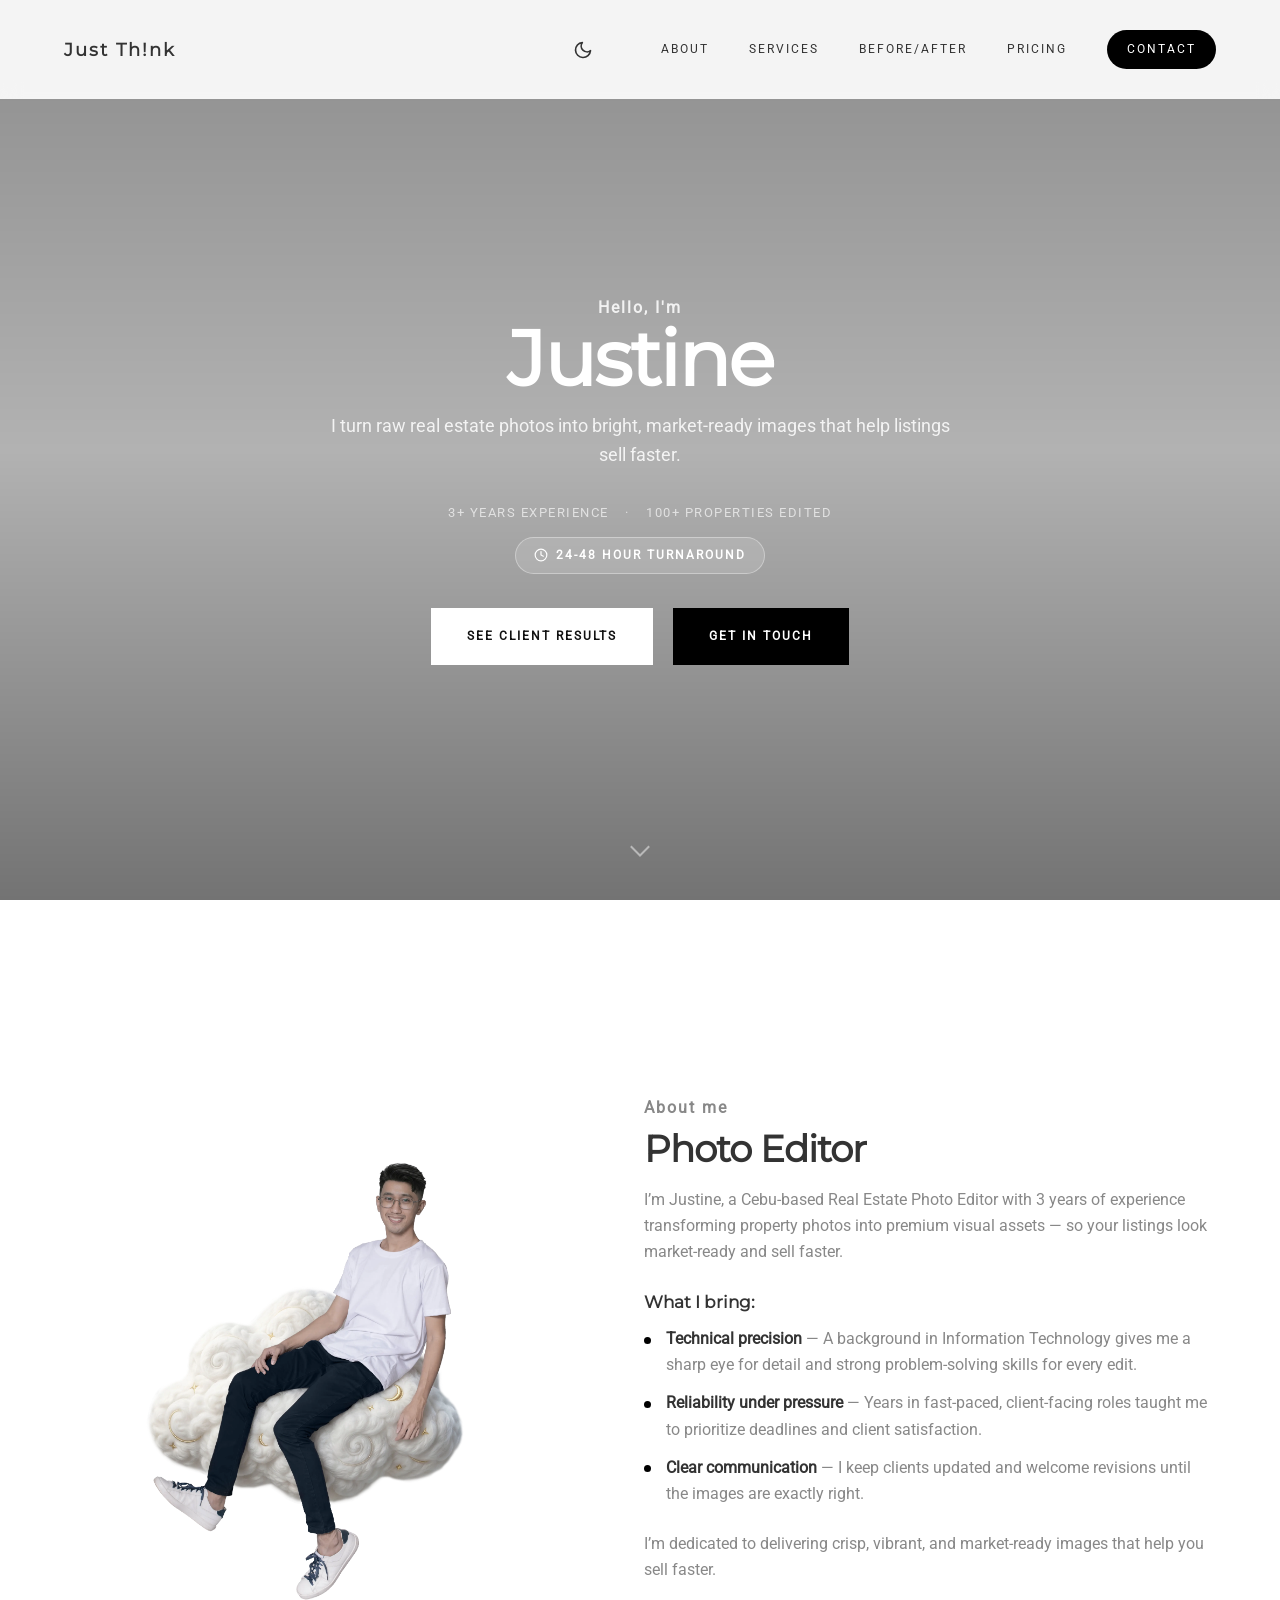
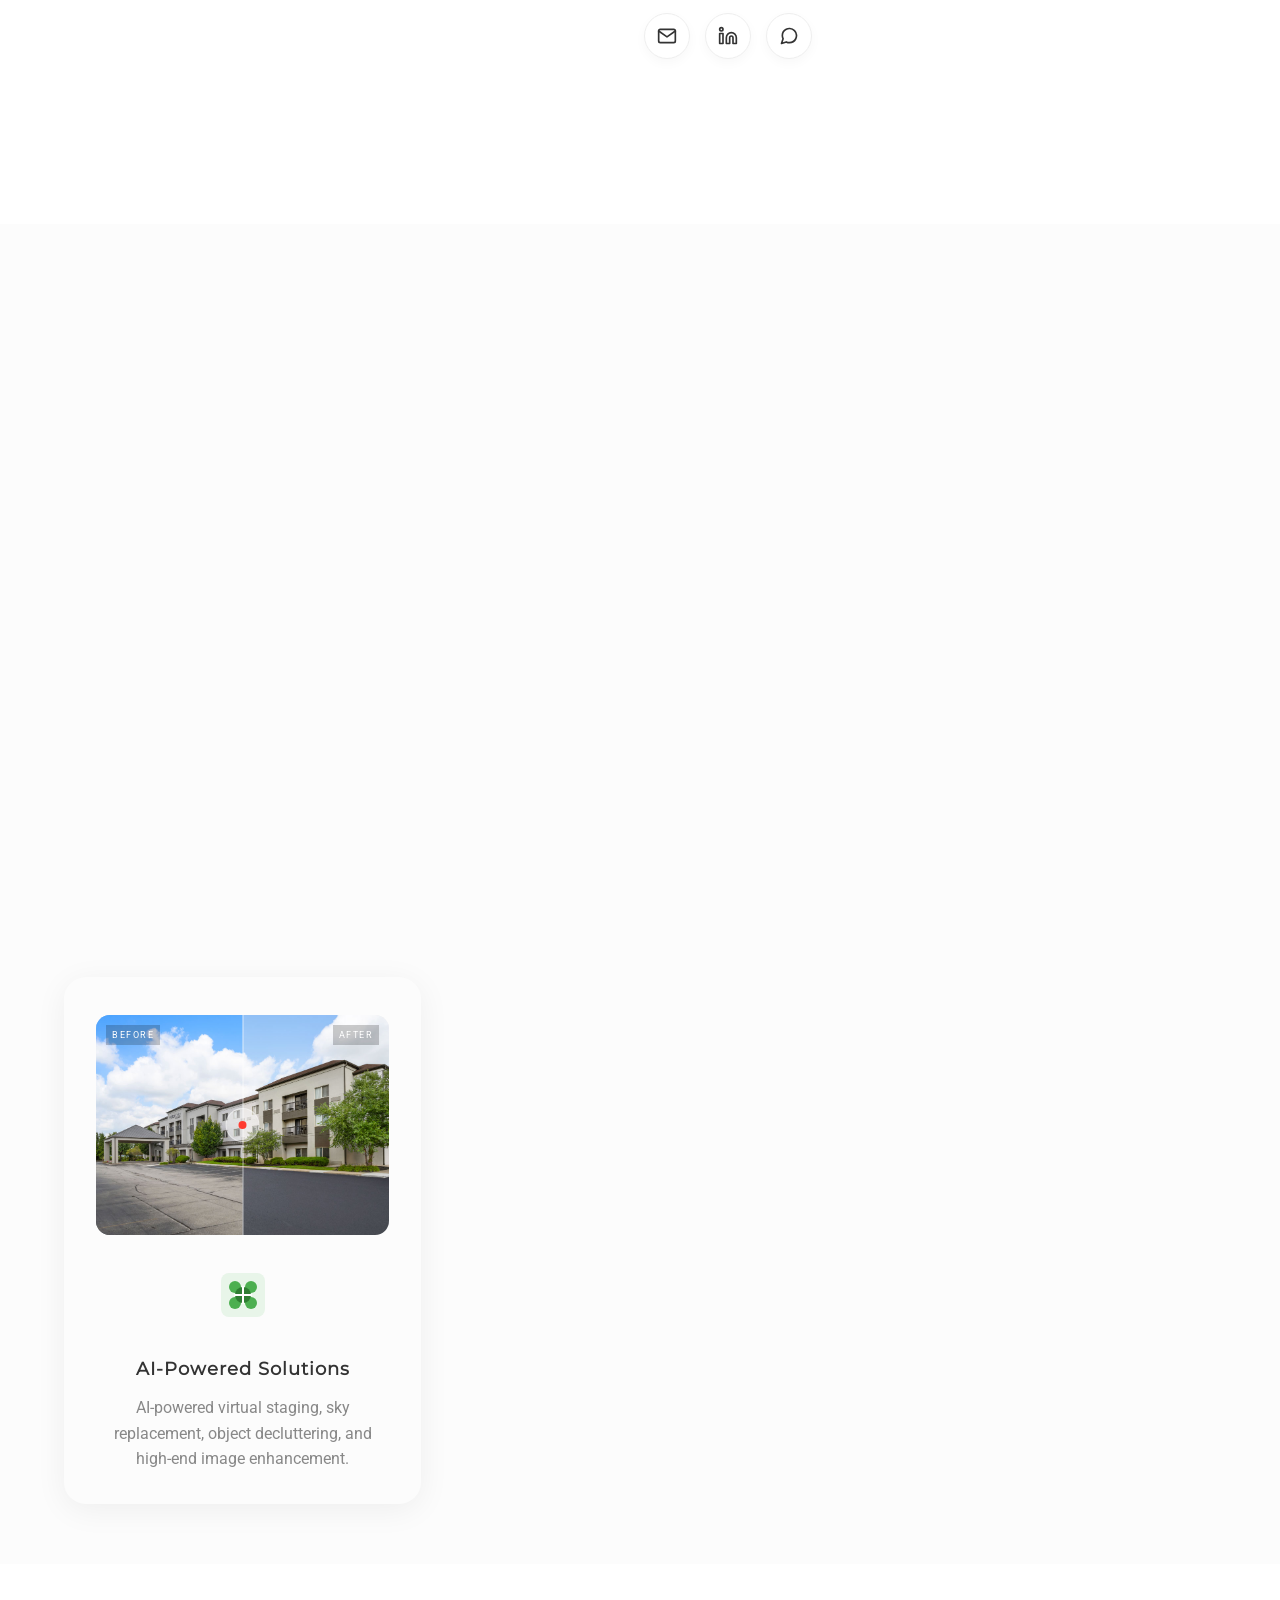
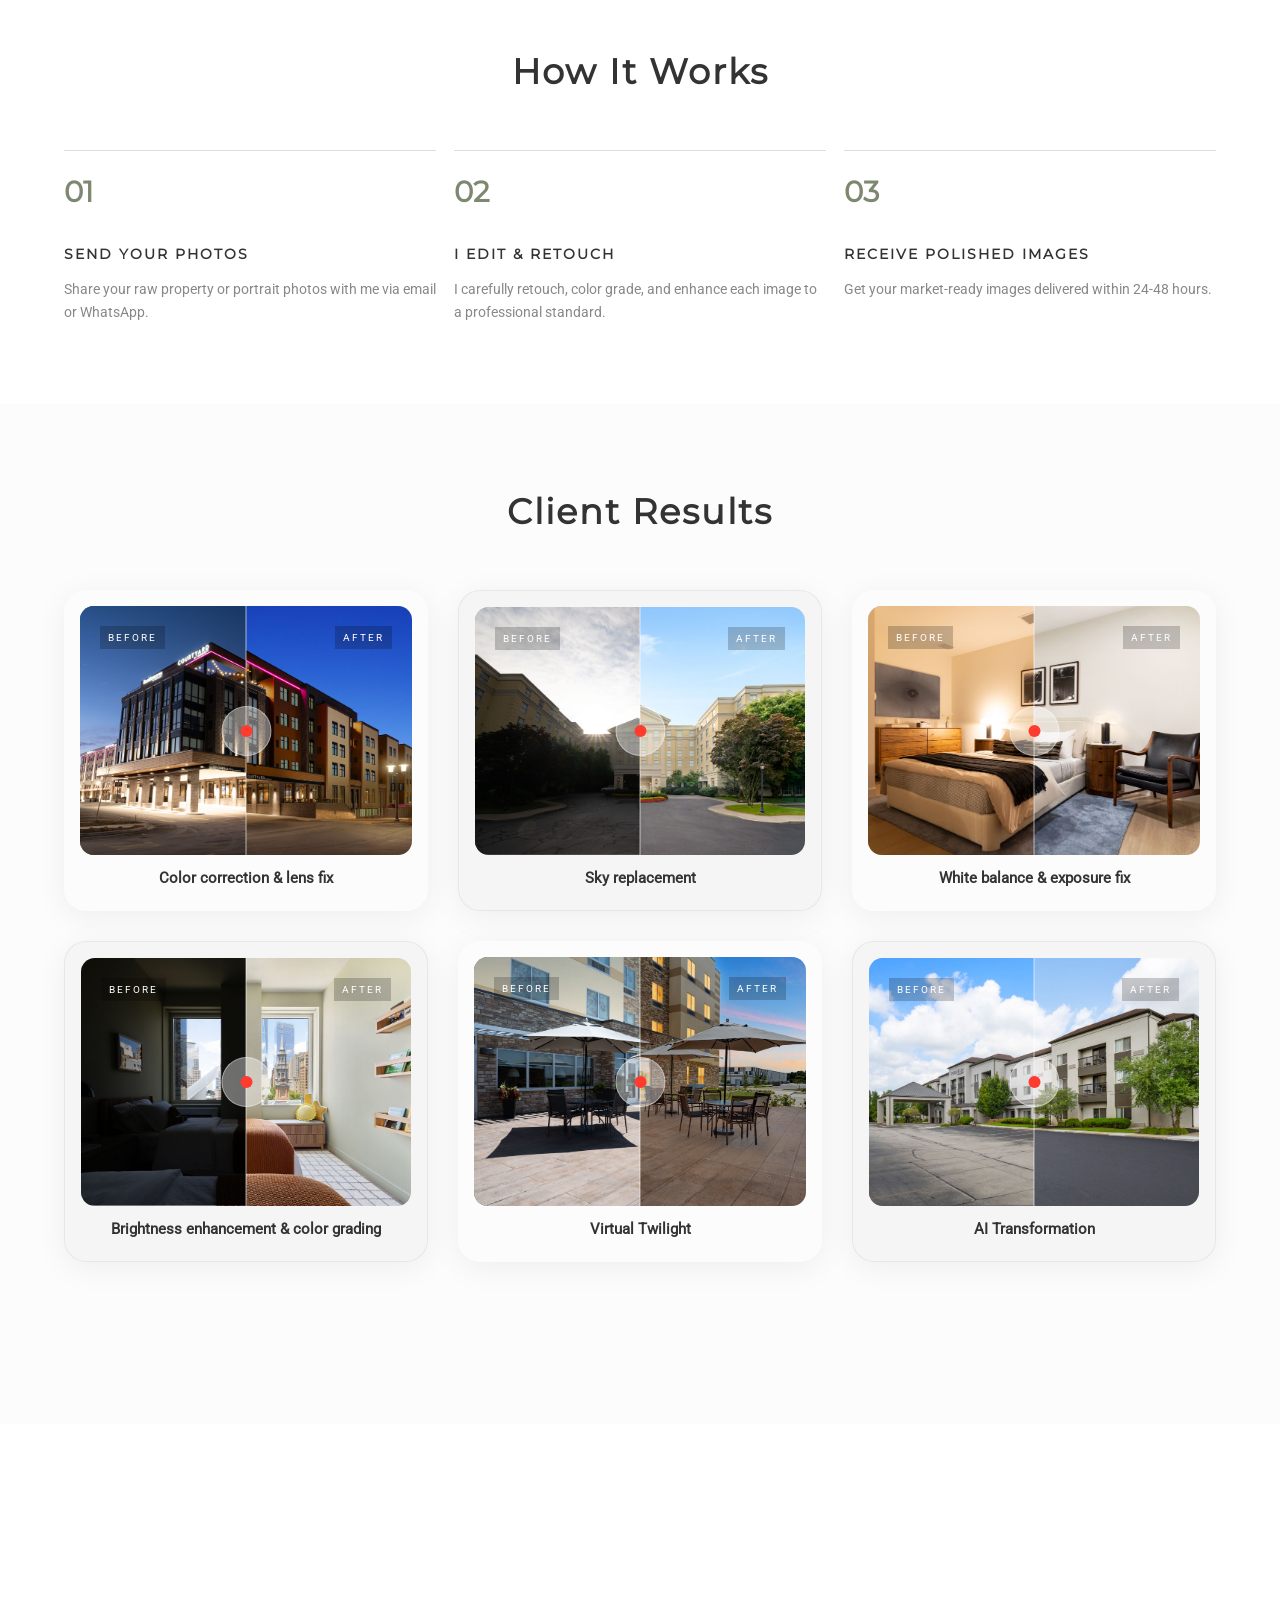
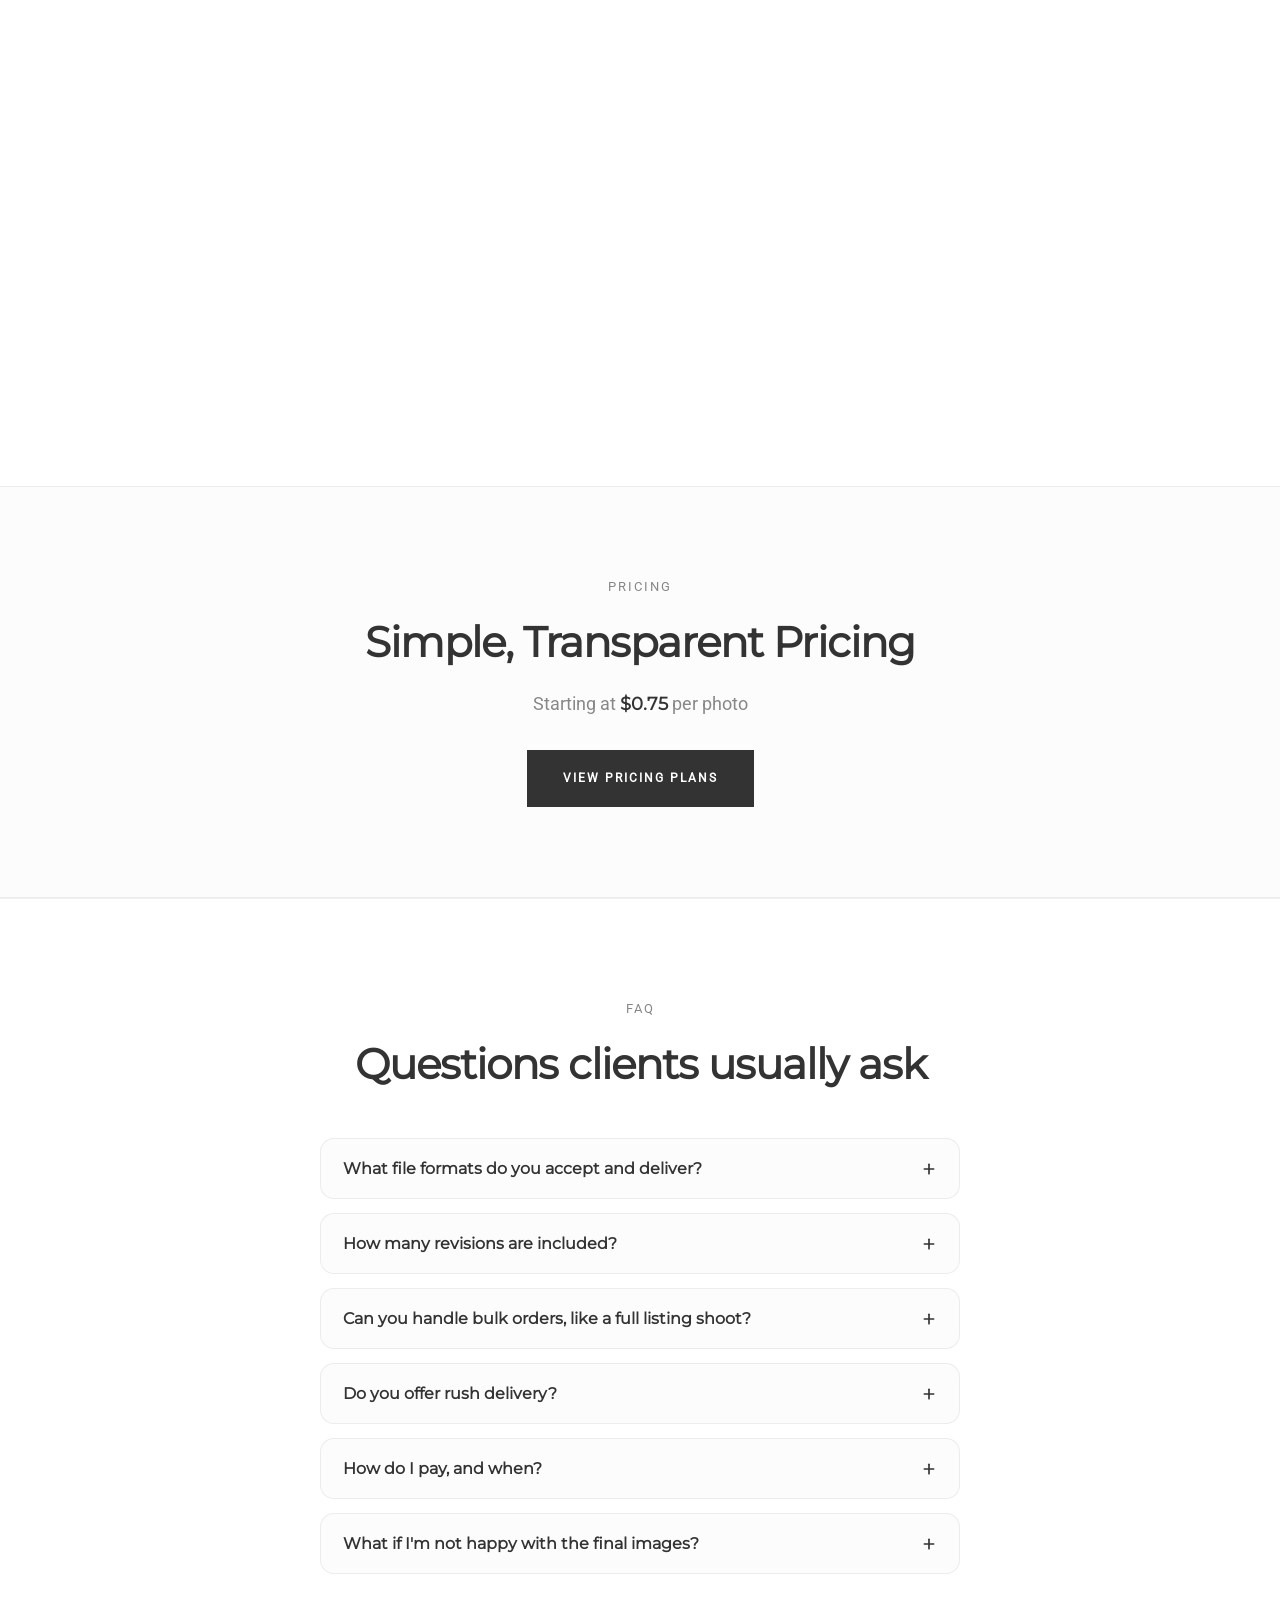
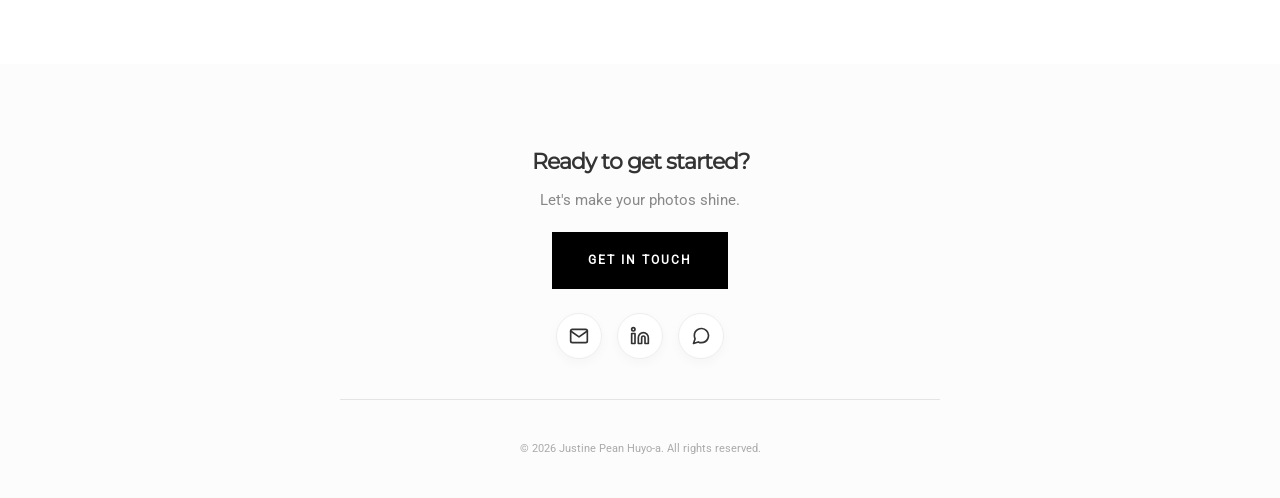
==== commit 53f609a7: "Add contact form handler with client-side validation and submission logic - Implement real-time vali" ====
--- a/index.html
+++ b/index.html
@@ -36,8 +36,8 @@
                     24-48 Hour Turnaround
                 </p>
                 <div class="cta-container">
-                    <a href="#before-after-section" class="btn">See Before/After</a>
-                    <a href="mailto:justine@justinepeandh.com?subject=Free%20sample%20edit" class="btn btn-primary">Book a Free Sample Edit</a>
+                    <a href="#client-results-section" class="btn">See Client Results</a>
+                    <a href="contact.html" class="btn btn-primary">Get In Touch</a>
                 </div>
             </div>
         </div>
@@ -190,12 +190,12 @@
         </div>
     </section>
 
-    <!-- Before/After Section -->
-    <section id="before-after-section" class="before-after-section bg-alt">
-        <div class="before-after-container">
-            <h2 class="before-after-title reveal-on-scroll">Client Results</h2>
-            <div class="before-after-grid">
-                <div class="before-after-card reveal-on-scroll">
+    <!-- Client Results Section -->
+    <section id="client-results-section" class="client-results-section bg-alt">
+        <div class="client-results-container">
+            <h2 class="client-results-title reveal-on-scroll">Client Results</h2>
+            <div class="client-results-grid">
+                <div class="client-results-card reveal-on-scroll">
                     <div class="comparison-slider">
                         <div class="comparison-wrapper">
                             <div class="label label-before">Before</div>
@@ -206,9 +206,9 @@
                             <div class="slider-line"></div>
                         </div>
                     </div>
-                    <p class="before-after-caption">Color correction & lens fix</p>
-                </div>
-                <div class="before-after-card reveal-on-scroll">
+                    <p class="client-results-caption">Color correction & lens fix</p>
+                </div>
+                <div class="client-results-card reveal-on-scroll">
                     <div class="comparison-slider">
                         <div class="comparison-wrapper">
                             <div class="label label-before">Before</div>
@@ -219,9 +219,9 @@
                             <div class="slider-line"></div>
                         </div>
                     </div>
-                    <p class="before-after-caption">Sky replacement</p>
-                </div>
-                <div class="before-after-card reveal-on-scroll">
+                    <p class="client-results-caption">Sky replacement</p>
+                </div>
+                <div class="client-results-card reveal-on-scroll">
                     <div class="comparison-slider">
                         <div class="comparison-wrapper">
                             <div class="label label-before">Before</div>
@@ -232,9 +232,9 @@
                             <div class="slider-line"></div>
                         </div>
                     </div>
-                    <p class="before-after-caption">White balance & exposure fix</p>
-                </div>
-                <div class="before-after-card reveal-on-scroll">
+                    <p class="client-results-caption">White balance & exposure fix</p>
+                </div>
+                <div class="client-results-card reveal-on-scroll">
                     <div class="comparison-slider">
                         <div class="comparison-wrapper">
                             <div class="label label-before">Before</div>
@@ -245,22 +245,22 @@
                             <div class="slider-line"></div>
                         </div>
                     </div>
-                    <p class="before-after-caption">Brightness enhancement & color grading</p>
-                </div>
-                <div class="before-after-card reveal-on-scroll">
-                    <div class="comparison-slider">
-                        <div class="comparison-wrapper">
-                            <div class="label label-before">Before</div>
-                            <div class="label label-after">After</div>
-                            <img src="images/vtafter1.webp" class="img-after" alt="Exterior property photo after virtual twilight conversion with enhanced sky and lighting">
+                    <p class="client-results-caption">Brightness enhancement & color grading</p>
+                </div>
+                <div class="client-results-card reveal-on-scroll">
+                    <div class="comparison-slider">
+                        <div class="comparison-wrapper">
+                            <div class="label label-before">Before</div>
+                            <div class="label label-after">After</div>
+                            <img src="images/vtafter1.jpg" class="img-after" alt="Exterior property photo after virtual twilight conversion with enhanced sky and lighting">
                             <img src="images/vtbefore1-2.jpg" class="img-before" alt="Exterior property photo before virtual twilight conversion, shot in daylight">
                             <input type="range" min="0" max="100" value="50" class="slider-input" aria-label="Comparison slider">
                             <div class="slider-line"></div>
                         </div>
                     </div>
-                    <p class="before-after-caption">Virtual Twilight</p>
-                </div>
-                <div class="before-after-card reveal-on-scroll">
+                    <p class="client-results-caption">Virtual Twilight</p>
+                </div>
+                <div class="client-results-card reveal-on-scroll">
                     <div class="comparison-slider">
                         <div class="comparison-wrapper">
                             <div class="label label-before">Before</div>
@@ -271,10 +271,10 @@
                             <div class="slider-line"></div>
                         </div>
                     </div>
-                    <p class="before-after-caption">AI Transformation</p>
-                </div>
-            </div>
-            <div class="before-after-cta reveal-on-scroll">
+                    <p class="client-results-caption">AI Transformation</p>
+                </div>
+            </div>
+            <div class="client-results-cta reveal-on-scroll">
                 <a href="before-after.html" class="btn">View More</a>
             </div>
         </div>
@@ -398,27 +398,6 @@
         </div>
     </section>
 
-    <!-- Contact CTA -->
-    <section class="contact-cta bg-light" id="contact">
-        <div class="contact-cta-inner reveal-on-scroll">
-            <p class="subtitle">Get In Touch</p>
-            <h2 class="services-title">Let's Work Together</h2>
-            <p class="contact-cta-copy">Have photos ready? Let's make them shine.</p>
-            <a href="mailto:justine@justinepeandh.com?subject=Free%20sample%20edit" class="btn btn-primary">Book a Free Sample Edit</a>
-            <div class="about-contact">
-                <a href="mailto:justine@justinepeandh.com" class="contact-link" aria-label="Email">
-                    <svg width="20" height="20" viewBox="0 0 24 24" fill="none" stroke="currentColor" stroke-width="2" stroke-linecap="round" stroke-linejoin="round"><path d="M4 4h16c1.1 0 2 .9 2 2v12c0 1.1-.9 2-2 2H4c-1.1 0-2-.9-2-2V6c0-1.1.9-2 2-2z"></path><polyline points="22,6 12,13 2,6"></polyline></svg>
-                </a>
-                <a href="https://www.linkedin.com/in/justine-pean-huyo-a-06b6441bb/" target="_blank" rel="noopener" class="contact-link" aria-label="LinkedIn">
-                    <svg width="20" height="20" viewBox="0 0 24 24" fill="none" stroke="currentColor" stroke-width="2" stroke-linecap="round" stroke-linejoin="round"><path d="M16 8a6 6 0 0 1 6 6v7h-4v-7a2 2 0 0 0-2-2 2 2 0 0 0-2 2v7h-4v-7a6 6 0 0 1 6-6z"></path><rect x="2" y="9" width="4" height="12"></rect><circle cx="4" cy="4" r="2"></circle></svg>
-                </a>
-                <a href="https://wa.me/+639912238610" target="_blank" rel="noopener" class="contact-link" aria-label="WhatsApp">
-                    <svg width="20" height="20" viewBox="0 0 24 24" fill="none" stroke="currentColor" stroke-width="2" stroke-linecap="round" stroke-linejoin="round"><path d="M21 11.5a8.38 8.38 0 0 1-.9 3.8 8.5 8.5 0 0 1-7.6 4.7 8.38 8.38 0 0 1-3.8-.9L3 21l1.9-5.7a8.38 8.38 0 0 1-.9-3.8 8.5 8.5 0 0 1 4.7-7.6 8.38 8.38 0 0 1 3.8-.9h.5a8.48 8.48 0 0 1 8 8v.5z"></path></svg>
-                </a>
-            </div>
-        </div>
-    </section>
-
     <!-- Footer & Back-to-top injected by common-elements.js -->
     <div id="footer-placeholder"></div>
 
--- a/css/base.css
+++ b/css/base.css
@@ -52,7 +52,7 @@
 
 /* Only enable scroll snapping on larger screens for the main page */
 @media (min-width: 1024px) {
-    html:not(.before-after-page) {
+    html:not(.before-after-page):not(.contact-page) {
         scroll-snap-type: y proximity;
     }
 }
@@ -346,7 +346,7 @@
 }
 
 .btn-secondary { background: transparent; color: var(--text); }
-.btn:hover { background: var(--accent); color: #fff; transform: translateY(-3px); }
+.btn:hover { background: var(--accent); color: #fff; text-decoration: none; transform: translateY(-3px); }
 
 /* Primary CTA — defined once, used at every main conversion point */
 .btn-primary {
@@ -359,6 +359,7 @@
     background: var(--accent);
     color: #fff;
     opacity: 0.85;
+    text-decoration: none;
 }
 
 body.dark-mode .btn-primary {
@@ -573,12 +574,89 @@
     }
 }
 
+/* Bouncing effect for Contact nav button on hover */
+@keyframes navBounce {
+    0% { transform: translateY(0); }
+    30% { transform: translateY(-8px); }
+    50% { transform: translateY(-4px); }
+    70% { transform: translateY(-6px); }
+    100% { transform: translateY(0); }
+}
+
 /* 6. FOOTER */
 .footer {
-    padding: 60px 5%;
+    padding: 80px 5% 40px;
     text-align: center;
     font-size: 0.7rem;
     color: var(--subtle);
+}
+
+.footer-inner {
+    max-width: 600px;
+    margin: 0 auto;
+}
+
+.footer-cta {
+    margin-bottom: 40px;
+    padding-bottom: 40px;
+    border-bottom: 1px solid rgba(128, 128, 128, 0.2);
+}
+
+.footer-cta h3 {
+    font-family: 'Montserrat', sans-serif;
+    font-size: 1.4rem;
+    font-weight: 700;
+    letter-spacing: -1px;
+    margin-bottom: 8px;
+    color: var(--text);
+}
+
+.footer-cta p {
+    color: var(--subtle);
+    font-size: 0.95rem;
+    margin-bottom: 20px;
+}
+
+.footer-cta .btn {
+    display: inline-block;
+}
+
+.footer-contact-links {
+    display: flex;
+    justify-content: center;
+    gap: 15px;
+    margin-top: 24px;
+}
+
+.footer-bottom {
+    opacity: 0.7;
+}
+
+/* Nav CTA Button */
+.nav-cta {
+    background: var(--accent);
+    color: var(--bg) !important;
+    padding: 10px 20px !important;
+    border-radius: 999px;
+    font-weight: 600;
+    font-size: 0.72rem;
+    letter-spacing: 1px;
+    text-transform: uppercase;
+    transition: all 0.3s ease;
+}
+
+.nav-cta:hover {
+    opacity: 0.85;
+    transform: translateY(-3px);
+    text-decoration: none;
+}
+body.dark-mode .nav-cta:hover {
+    opacity: 0.85;
+}
+
+body.dark-mode .nav-cta {
+    background: var(--accent);
+    color: var(--bg) !important;
 }
 
 /* 7. SHARED RESPONSIVE */
@@ -619,12 +697,31 @@
         animation-duration: 0.4s;
     }
 
+    /* Reset nav-cta styles in mobile menu */
+    .nav-links a.nav-cta {
+        background: var(--accent);
+        color: var(--bg) !important;
+        padding: 12px 24px !important;
+        text-align: center;
+        margin-top: 8px;
+        border-radius: 999px;
+        transition: all 0.3s ease;
+    }
+
+    .nav-links a.nav-cta:hover {
+        opacity: 0.85;
+        transform: translateY(-3px);
+        text-decoration: none;
+    }
+    body.dark-mode .nav-links a.nav-cta:hover {
+        opacity: 0.85;
+    }
+
     /* Faster staggered entrance for mobile */
     .nav-links a:nth-child(1) { animation-delay: 0.05s; }
     .nav-links a:nth-child(2) { animation-delay: 0.1s; }
     .nav-links a:nth-child(3) { animation-delay: 0.15s; }
     .nav-links a:nth-child(4) { animation-delay: 0.2s; }
-    .nav-links a:nth-child(5) { animation-delay: 0.25s; }
 
     .btn { padding: 14px 22px; font-size: 0.65rem; }
 
--- a/css/home.css
+++ b/css/home.css
@@ -5,12 +5,11 @@
     [ 2. SERVICES ]
     [ 3. PRICING TEASER ]
     [ 4. HOW IT WORKS ]
-    [ 5. CONTACT CTA (Get In Touch) ]
-    [ 6. ABOUT ]
-    [ 7. TESTIMONIAL ]
-    [ 8. BEFORE & AFTER SECTION ]
-    [ 9. FAQ SECTION ]
-    [ 10. RESPONSIVE ]
+    [ 5. ABOUT ]
+    [ 6. TESTIMONIAL ]
+    [ 7. CLIENT RESULTS SECTION ]
+    [ 8. FAQ SECTION ]
+    [ 9. RESPONSIVE ]
 */
 
 /* 1. HERO */
@@ -454,6 +453,14 @@
     color: var(--text);
 }
 
+.pricing-teaser .btn,
+.pricing-teaser .btn:hover,
+.pricing-teaser .btn:focus,
+.pricing-teaser .btn:active {
+    text-decoration: none !important;
+    transition: background-color 0.3s ease, color 0.3s ease, transform 0.3s ease, box-shadow 0.3s ease;
+}
+
 /* 4. HOW IT WORKS — reuses .process-step styles from pricing.css */
 .how-it-works {
     padding: 80px 5%;
@@ -485,7 +492,7 @@
 .process-step h3 { font-family: 'Montserrat', sans-serif; font-size: 0.9rem; letter-spacing: 2px; text-transform: uppercase; margin-bottom: 12px; }
 .process-step p { color: var(--subtle); font-size: 0.88rem; }
 
-/* 9. FAQ SECTION */
+/* 8. FAQ SECTION */
 .faq-section {
     padding: 100px 5% 90px;
     border-top: 1px solid rgba(51, 51, 51, 0.08);
@@ -612,42 +619,7 @@
     opacity: 1;
 }
 
-/* 5. CONTACT CTA (Get In Touch) */
-.contact-cta {
-    padding: 100px 5% 90px;
-    text-align: center;
-}
-
-.contact-cta-inner {
-    max-width: 640px;
-    margin: 0 auto;
-}
-
-.contact-cta .subtitle {
-    display: block;
-    margin-bottom: 12px;
-    font-size: 0.8rem;
-    text-transform: uppercase;
-    letter-spacing: 2px;
-    color: var(--subtle);
-}
-
-.contact-cta .services-title {
-    margin-bottom: 14px;
-}
-
-.contact-cta-copy {
-    font-size: 1.05rem;
-    color: var(--subtle);
-    margin-bottom: 32px;
-}
-
-.contact-cta .about-contact {
-    justify-content: center;
-    margin-top: 28px;
-}
-
-/* 6. ABOUT */
+/* 5. ABOUT */
 .about-section {
     padding: 100px 5% 70px;
 }
@@ -870,7 +842,7 @@
     transform: scale(1.1);
 }
 
-/* 7. TESTIMONIAL */
+/* 6. TESTIMONIAL */
 .testimonial-section {
     padding: 80px 5%;
     display: flex;
@@ -969,20 +941,20 @@
     letter-spacing: 1px;
 }
 
-/* 8. BEFORE & AFTER SECTION */
-.before-after-section {
+/* 7. CLIENT RESULTS SECTION (formerly Before & After) */
+.client-results-section {
     padding: 80px 5% 60px;
     display: flex;
     justify-content: center;
 }
 
-.before-after-container {
+.client-results-container {
     max-width: 1200px;
     width: 100%;
     margin: 0 auto;
 }
 
-.before-after-title {
+.client-results-title {
     text-align: center;
     font-family: 'Montserrat', sans-serif;
     font-size: 2.2rem;
@@ -992,14 +964,14 @@
     color: var(--text);
 }
 
-.before-after-grid {
+.client-results-grid {
     display: grid;
     grid-template-columns: repeat(3, 1fr);
     gap: 30px;
     justify-content: center;
 }
 
-.before-after-card {
+.client-results-card {
     background: var(--bg-alt);
     border-radius: 22px;
     box-shadow: 0 6px 32px rgba(0,0,0,0.06);
@@ -1015,29 +987,29 @@
     will-change: transform, opacity;
 }
 
-.before-after-card.reveal {
+.client-results-card.reveal {
     opacity: 1;
     transform: translateY(0);
 }
 
-.before-after-card:hover {
+.client-results-card:hover {
     transform: translateY(-8px) scale(1.02);
     box-shadow: 0 12px 36px rgba(0,0,0,0.10);
 }
 
 /* Alternating card backgrounds — the even card gets a distinct treatment,
-   odd cards keep the base .before-after-card background */
-.before-after-card:nth-child(even) {
+   odd cards keep the base .client-results-card background */
+.client-results-card:nth-child(even) {
     background: #f5f5f5;
     border: 1px solid rgba(0, 0, 0, 0.06);
 }
 
-body.dark-mode .before-after-card:nth-child(even) {
+body.dark-mode .client-results-card:nth-child(even) {
     background: #1f1f1f;
     border-color: rgba(255, 255, 255, 0.06);
 }
 
-.before-after-caption {
+.client-results-caption {
     font-size: 0.92rem;
     color: var(--text);
     text-align: center;
@@ -1046,12 +1018,12 @@
     padding: 0 4px 4px;
 }
 
-.before-after-cta {
+.client-results-cta {
     text-align: center;
     margin-top: 45px;
 }
 
-/* 10. RESPONSIVE */
+/* 9. RESPONSIVE */
 
 /* --- TABLET CORE (1024px and below) --- */
 @media (max-width: 1024px) {
@@ -1077,7 +1049,7 @@
         margin: 0 auto;
     }
     .service-card { padding: 32px 24px; }
-    .before-after-grid { grid-template-columns: repeat(2, 1fr); gap: 24px; }
+    .client-results-grid { grid-template-columns: repeat(2, 1fr); gap: 24px; }
 }
 
 /* --- MOBILE CORE (768px and below) --- */
@@ -1127,10 +1099,10 @@
     /* Single column on phones — the 1024px rule's repeat(2, 1fr) is too
        cramped at 375-500px widths */
     .services-cards { grid-template-columns: 1fr; gap: 24px; }
-    .before-after-section { padding: 60px 5% 40px; }
-    .before-after-grid { grid-template-columns: 1fr; gap: 20px; }
-    .before-after-card { padding: 12px; }
-    .before-after-cta { margin-top: 30px; }
+    .client-results-section { padding: 60px 5% 40px; }
+    .client-results-grid { grid-template-columns: 1fr; gap: 20px; }
+    .client-results-card { padding: 12px; }
+    .client-results-cta { margin-top: 30px; }
 
     /* Process steps (mirrors pricing.css mobile rules).
        .how-it-works .process-grid is repeated at full specificity here because
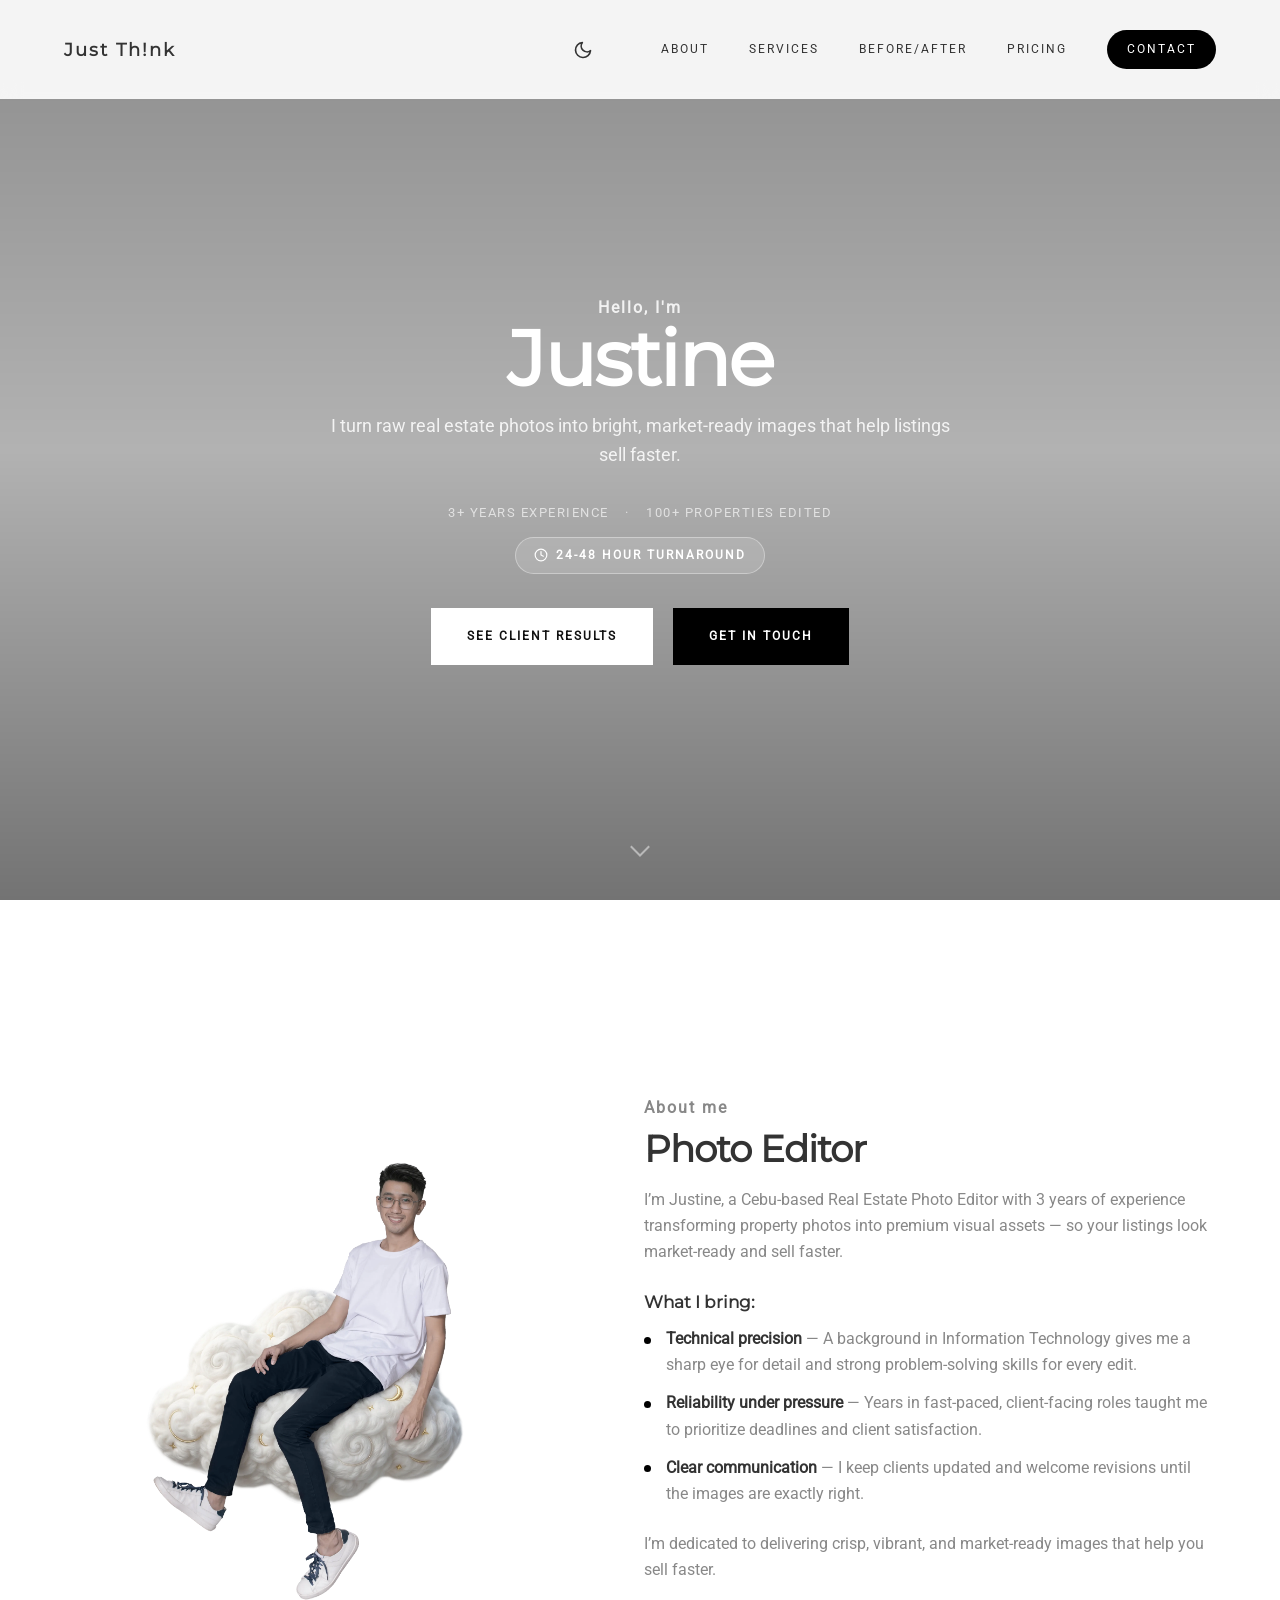
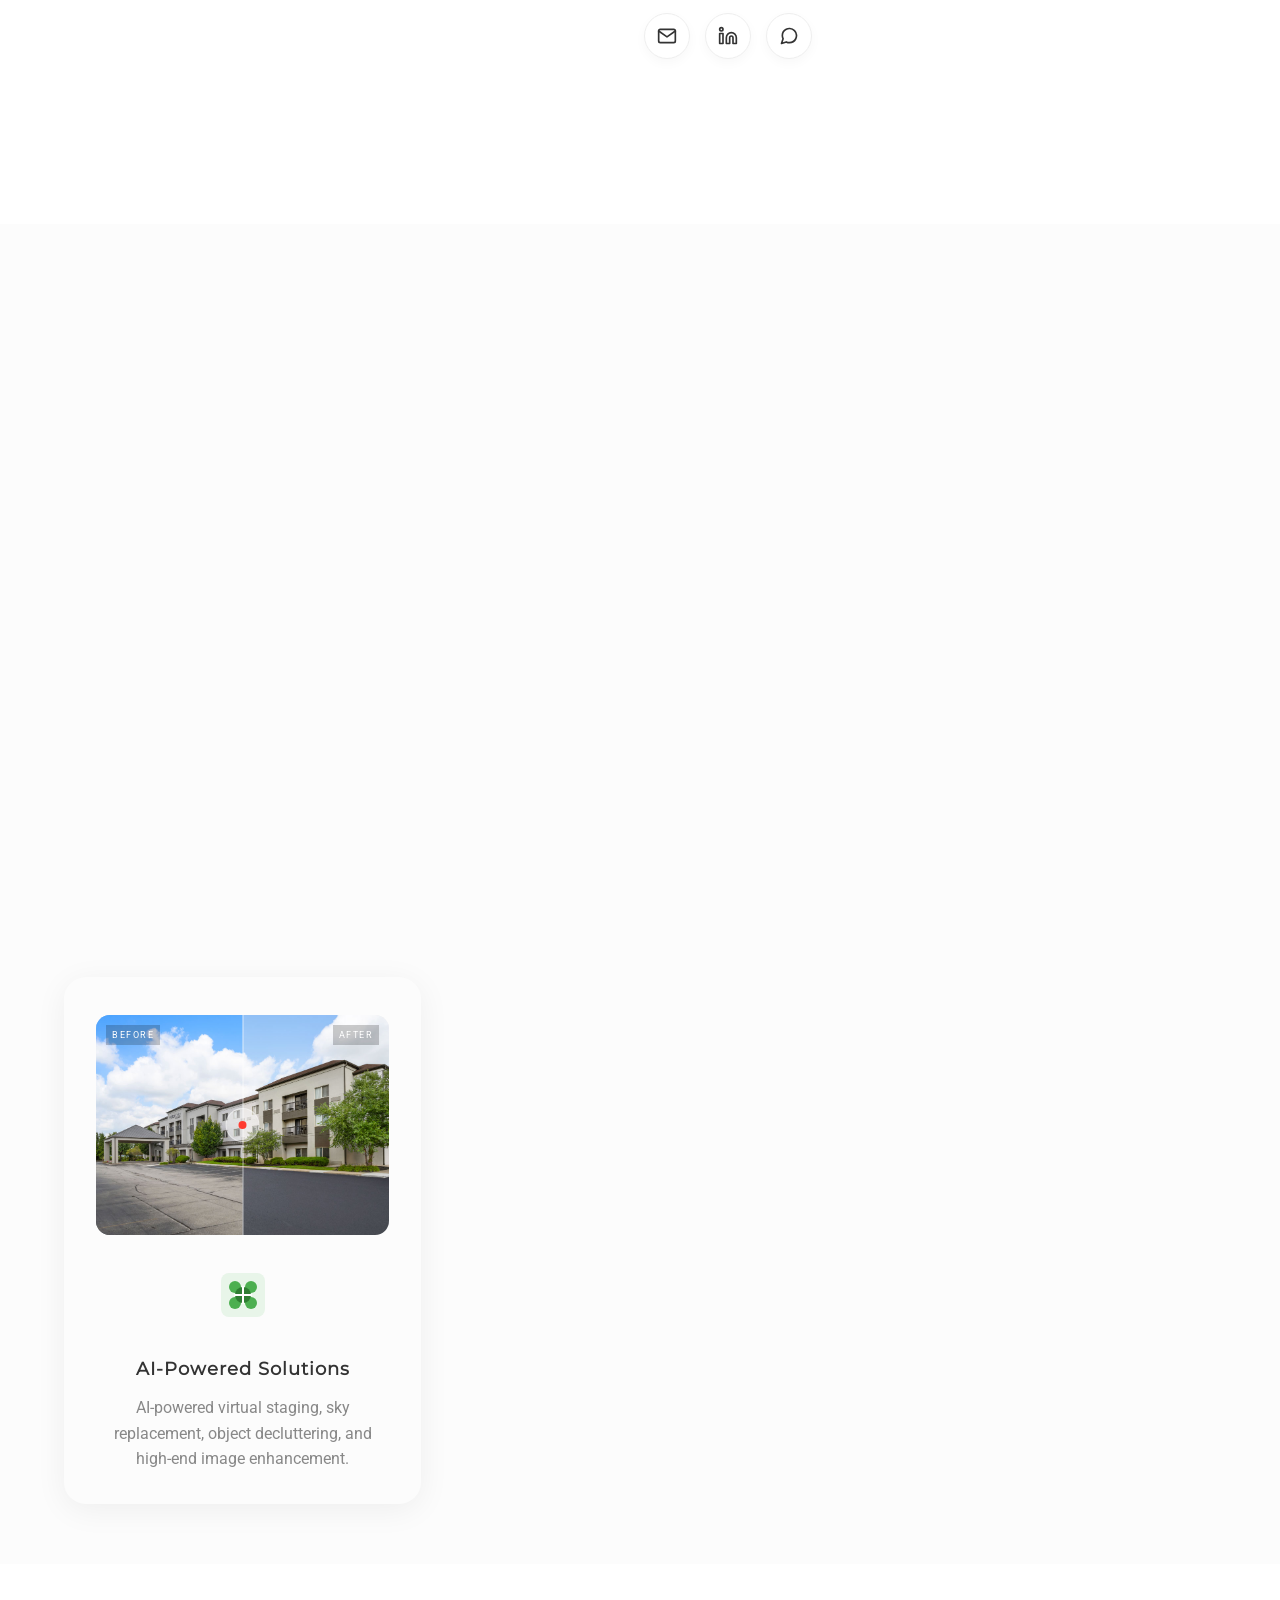
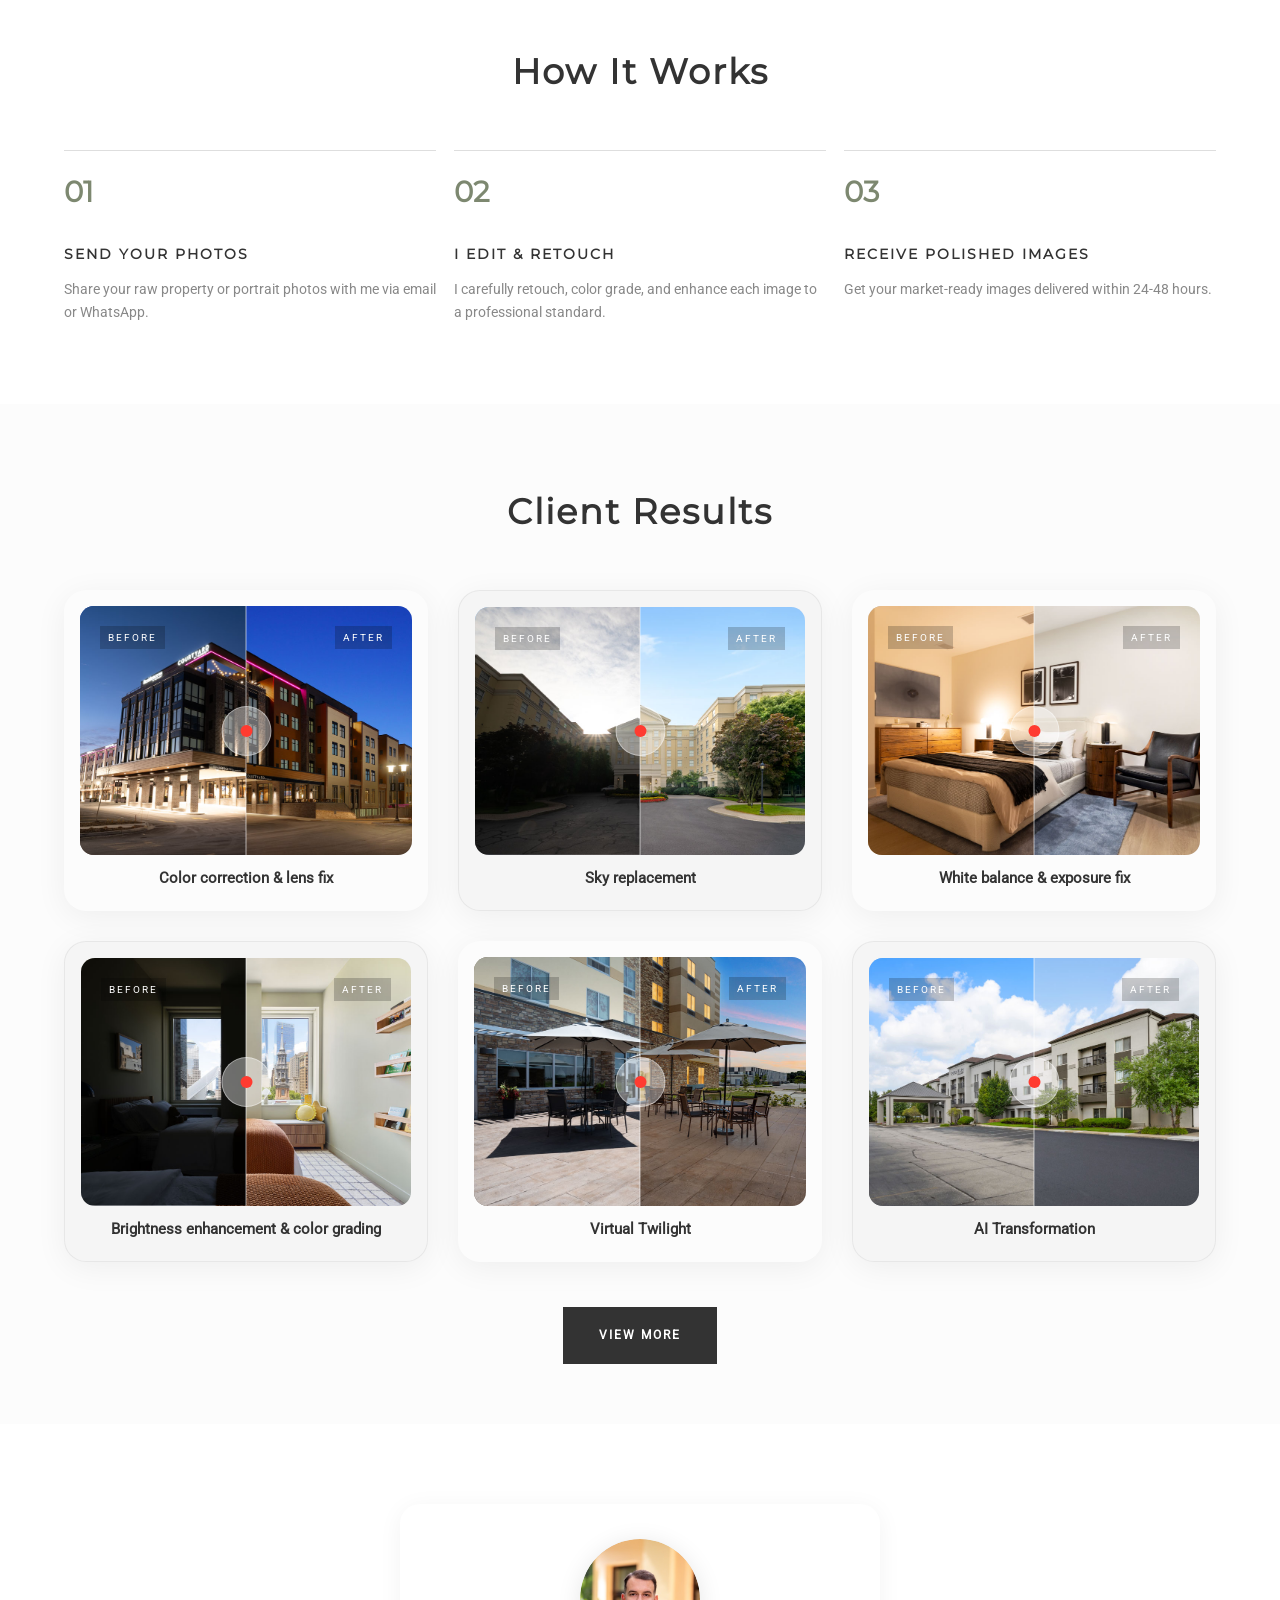
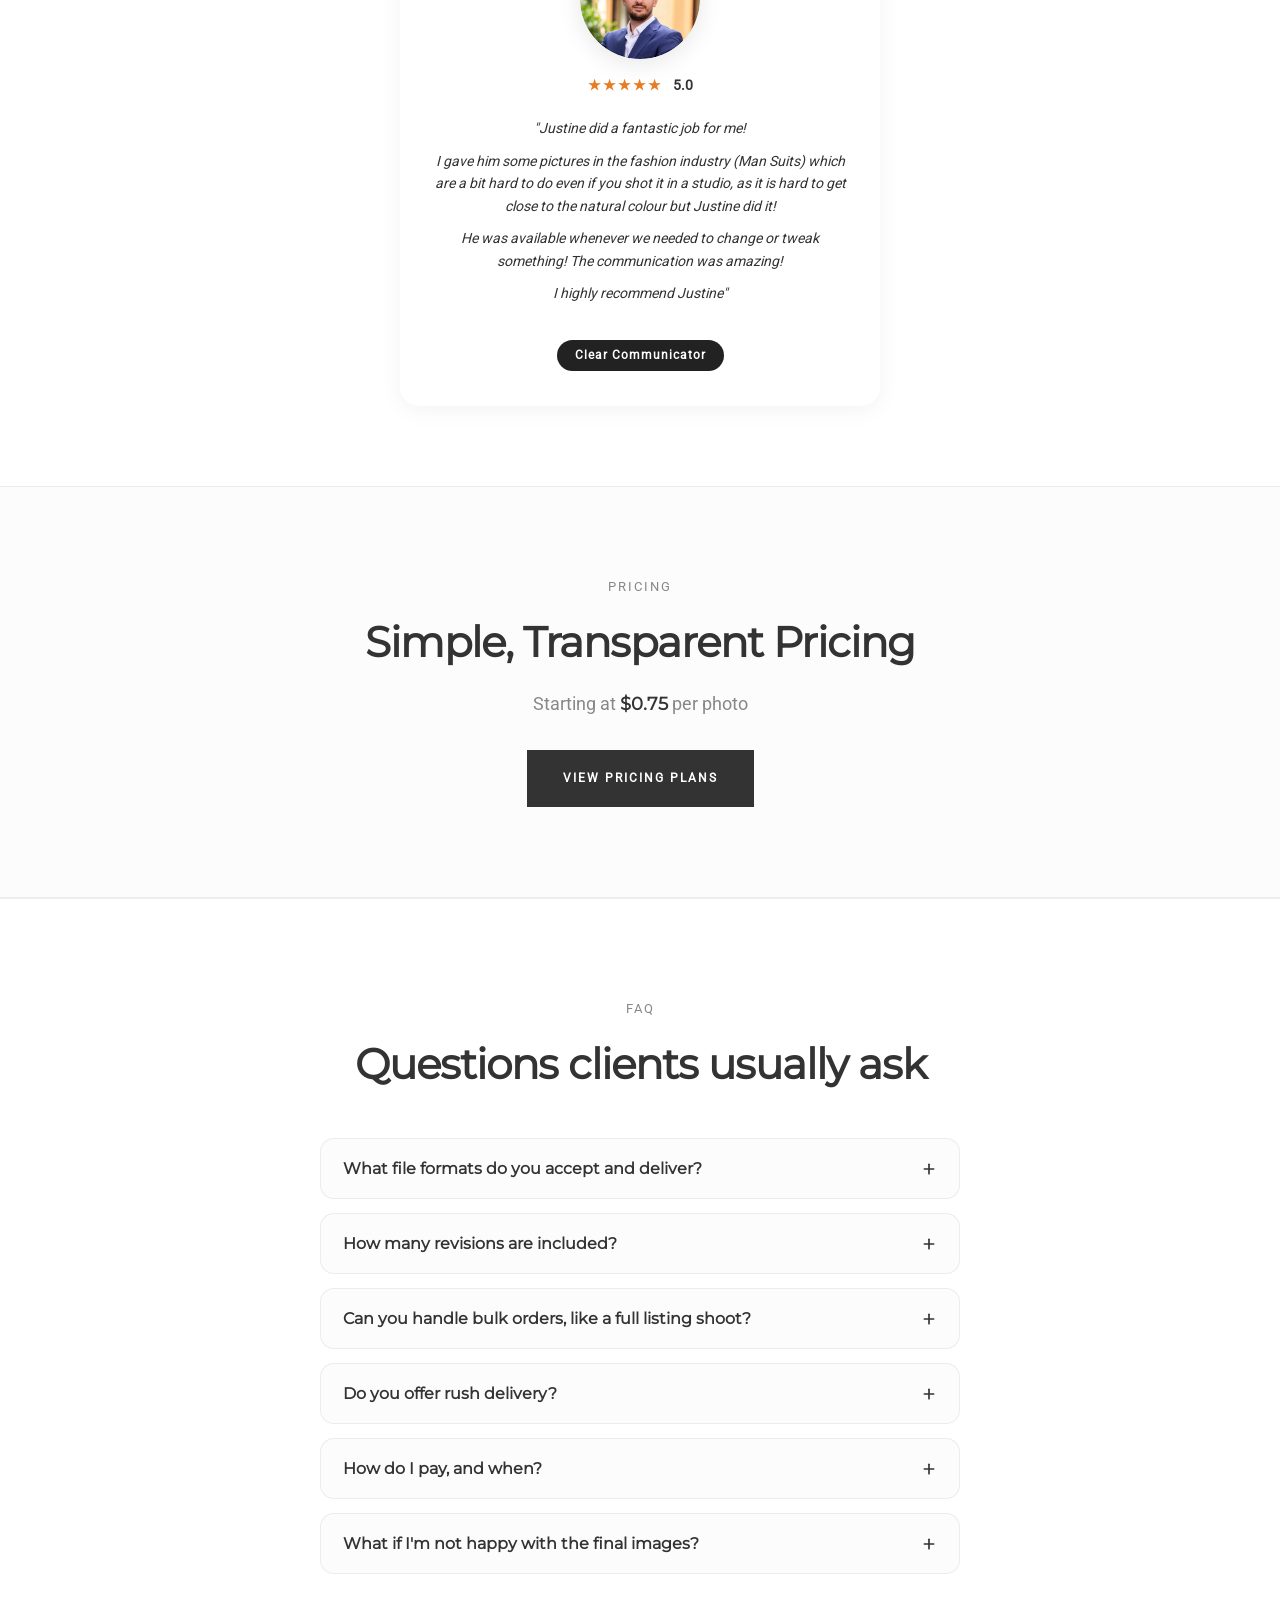
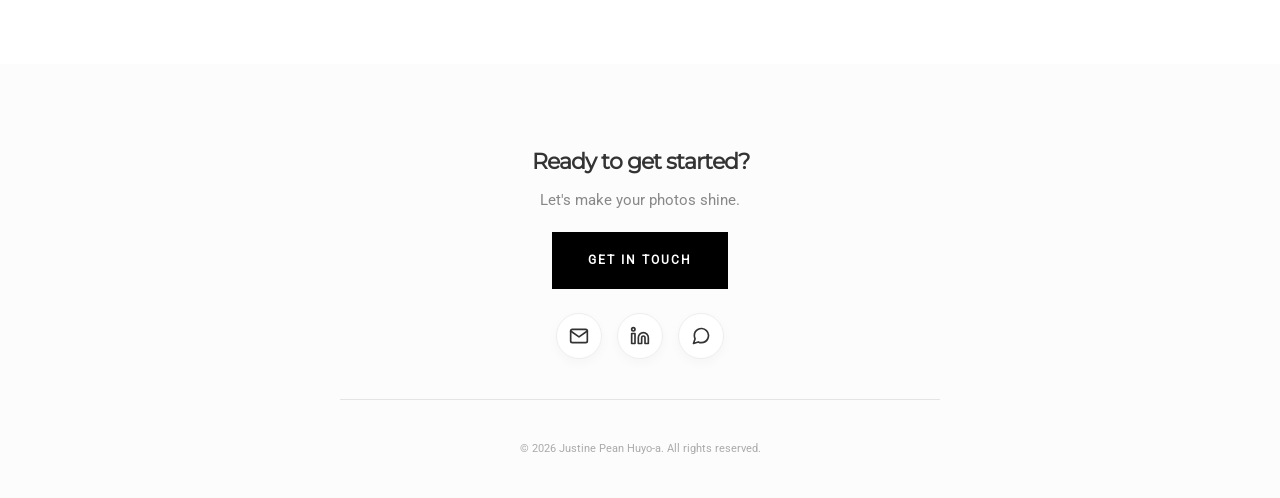
==== commit 5d3d9608: "fix: update common-elements.js script reference to include versioning for cache busting" ====
--- a/index.html
+++ b/index.html
@@ -401,7 +401,7 @@
     <!-- Footer & Back-to-top injected by common-elements.js -->
     <div id="footer-placeholder"></div>
 
-    <script src="js/common-elements.js"></script>
+    <script src="js/common-elements.js?v=2"></script>
     <script src="js/script.js"></script>
 
 </body>
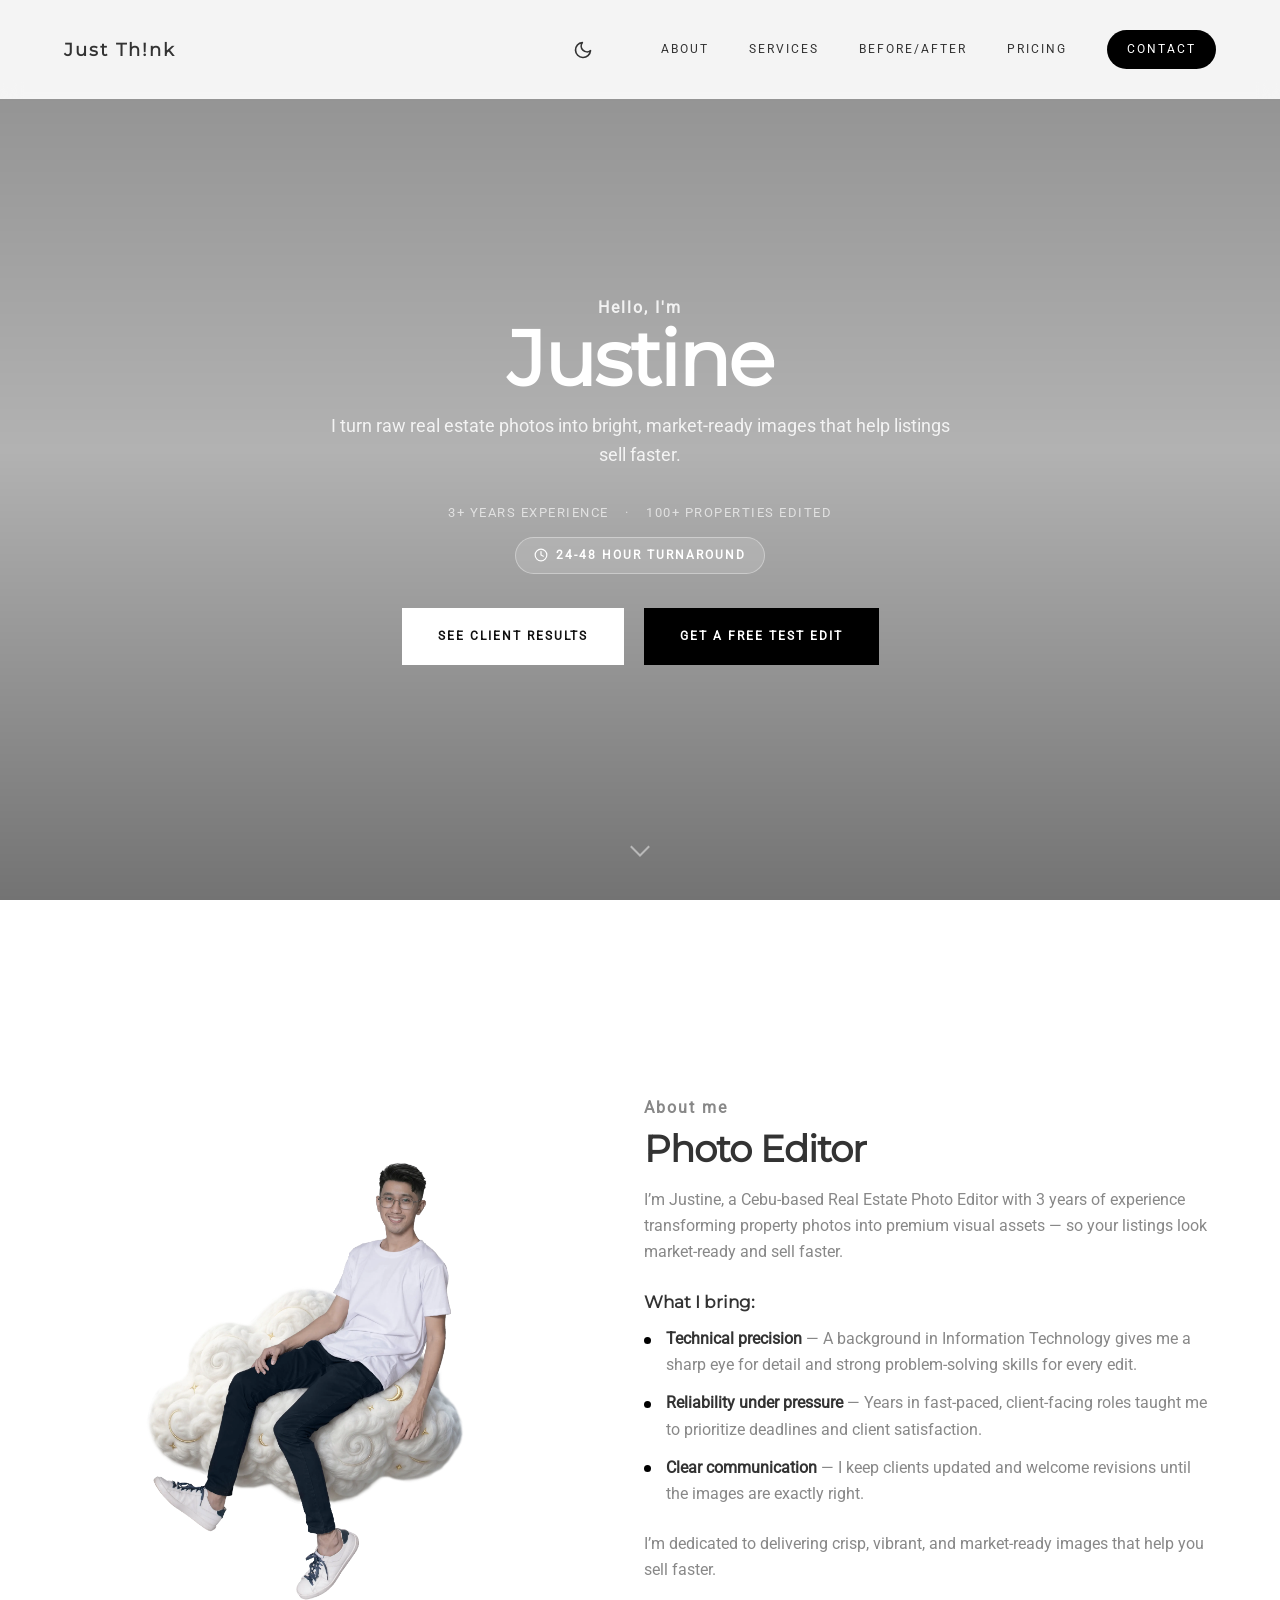
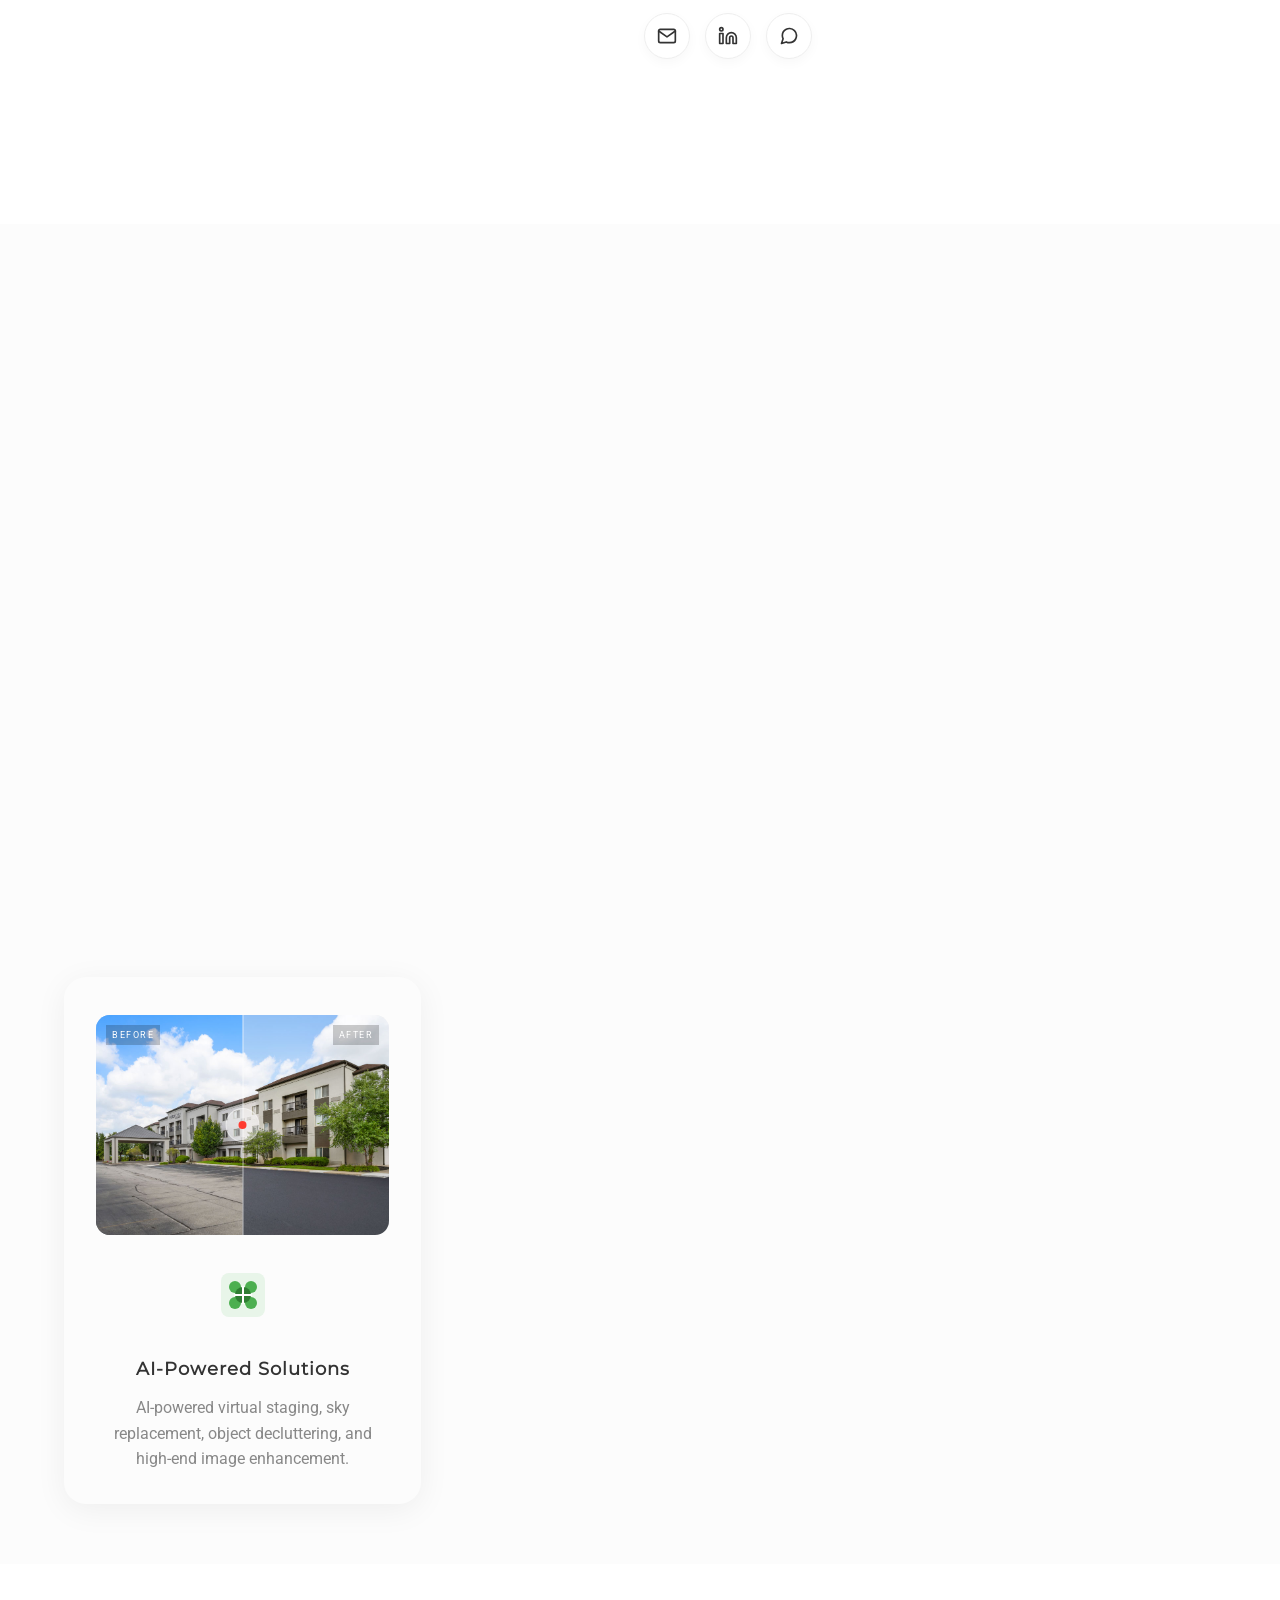
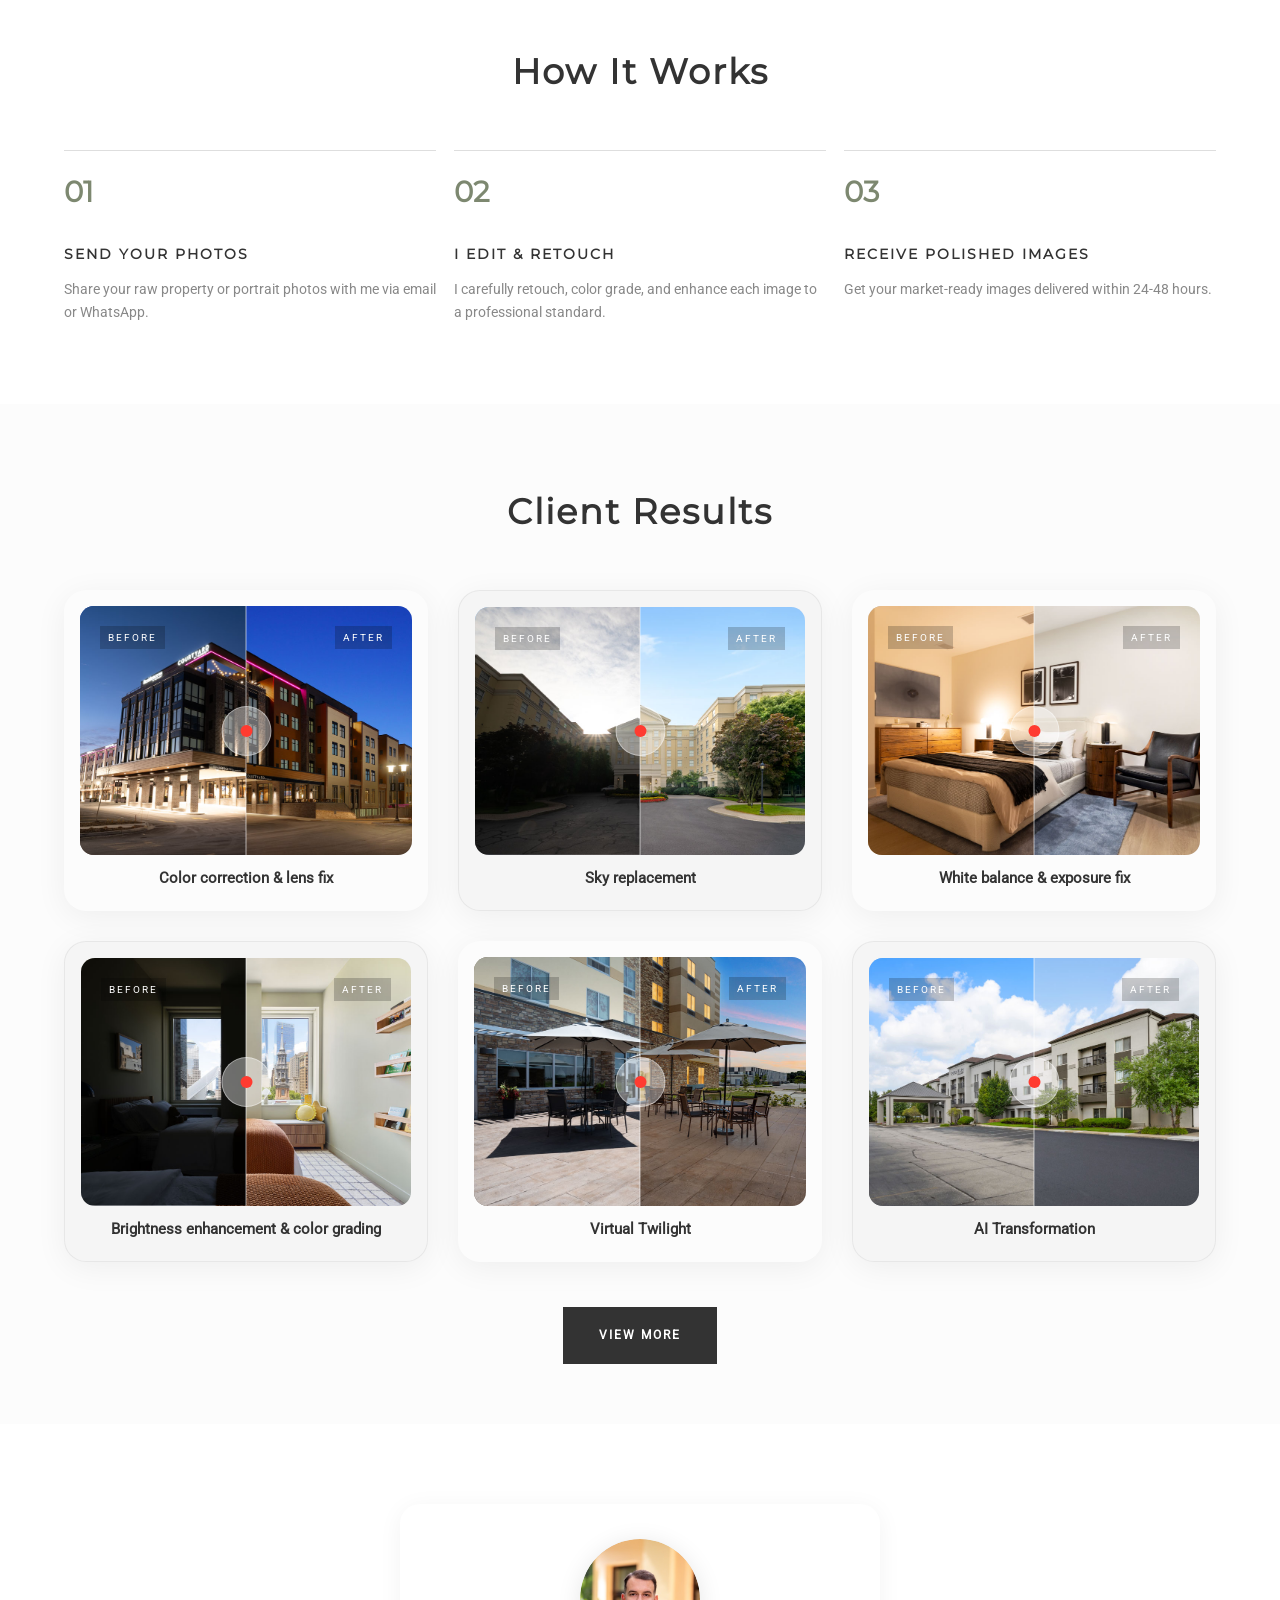
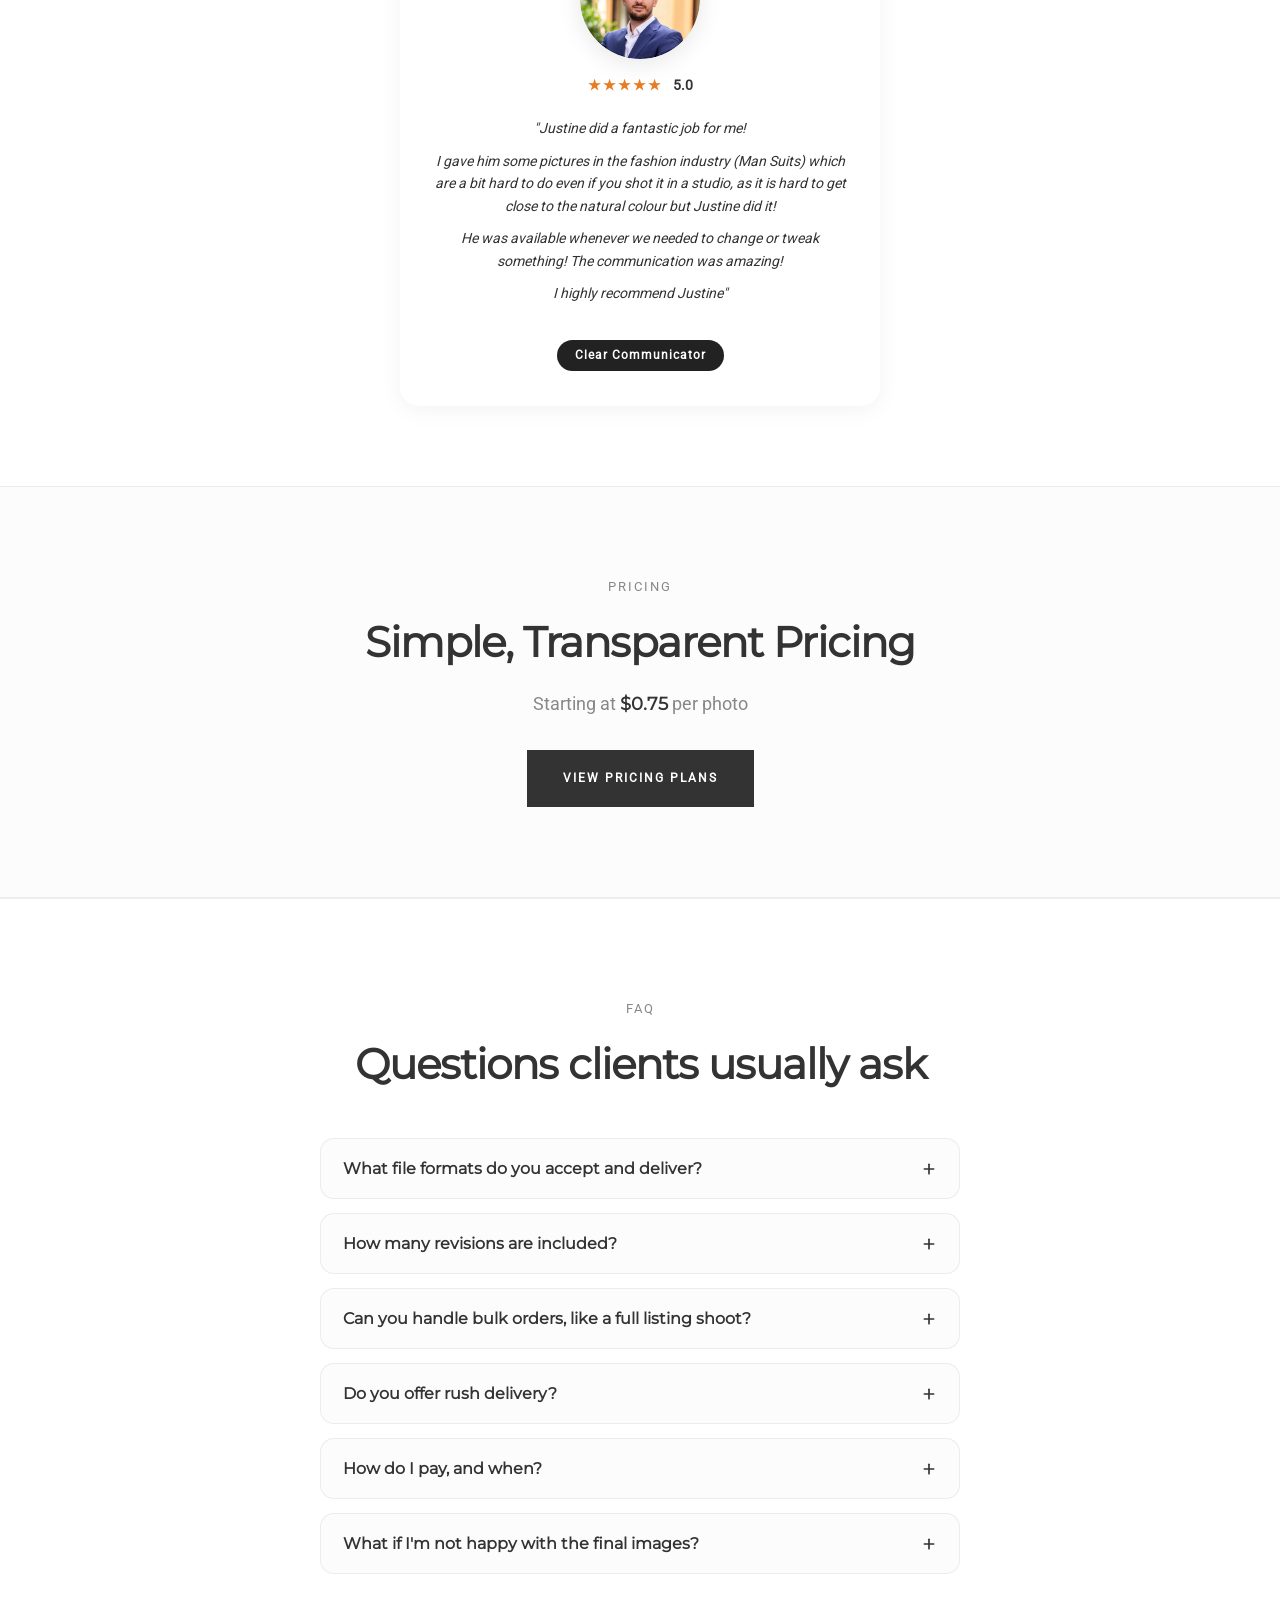
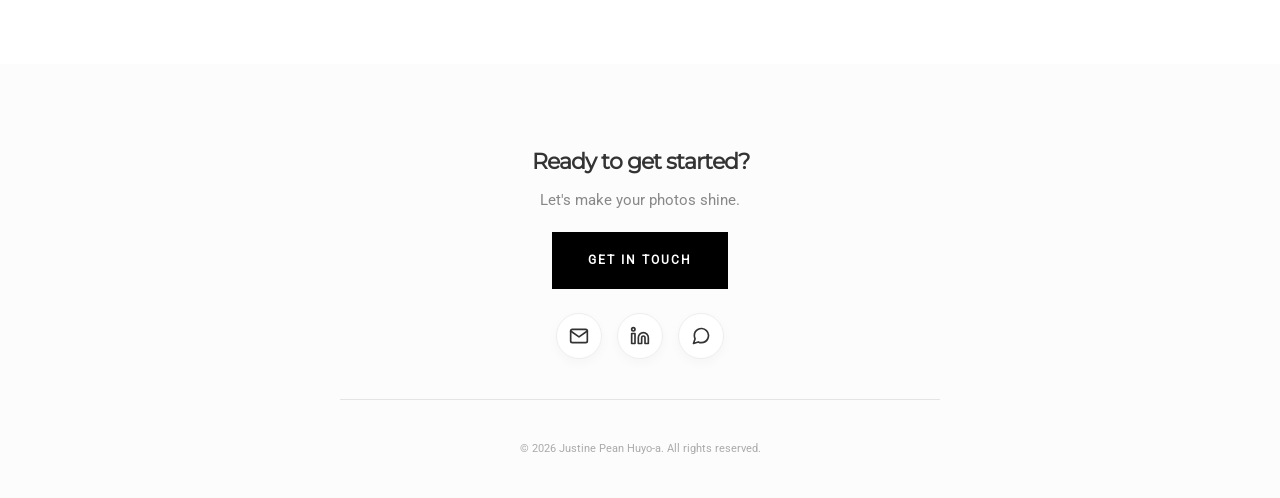
==== commit e01bdc26: "fix: update call-to-action text for contact link to improve clarity" ====
--- a/index.html
+++ b/index.html
@@ -37,7 +37,7 @@
                 </p>
                 <div class="cta-container">
                     <a href="#client-results-section" class="btn">See Client Results</a>
-                    <a href="contact.html" class="btn btn-primary">Get In Touch</a>
+                    <a href="contact.html" class="btn btn-primary">Get a free test edit</a>
                 </div>
             </div>
         </div>
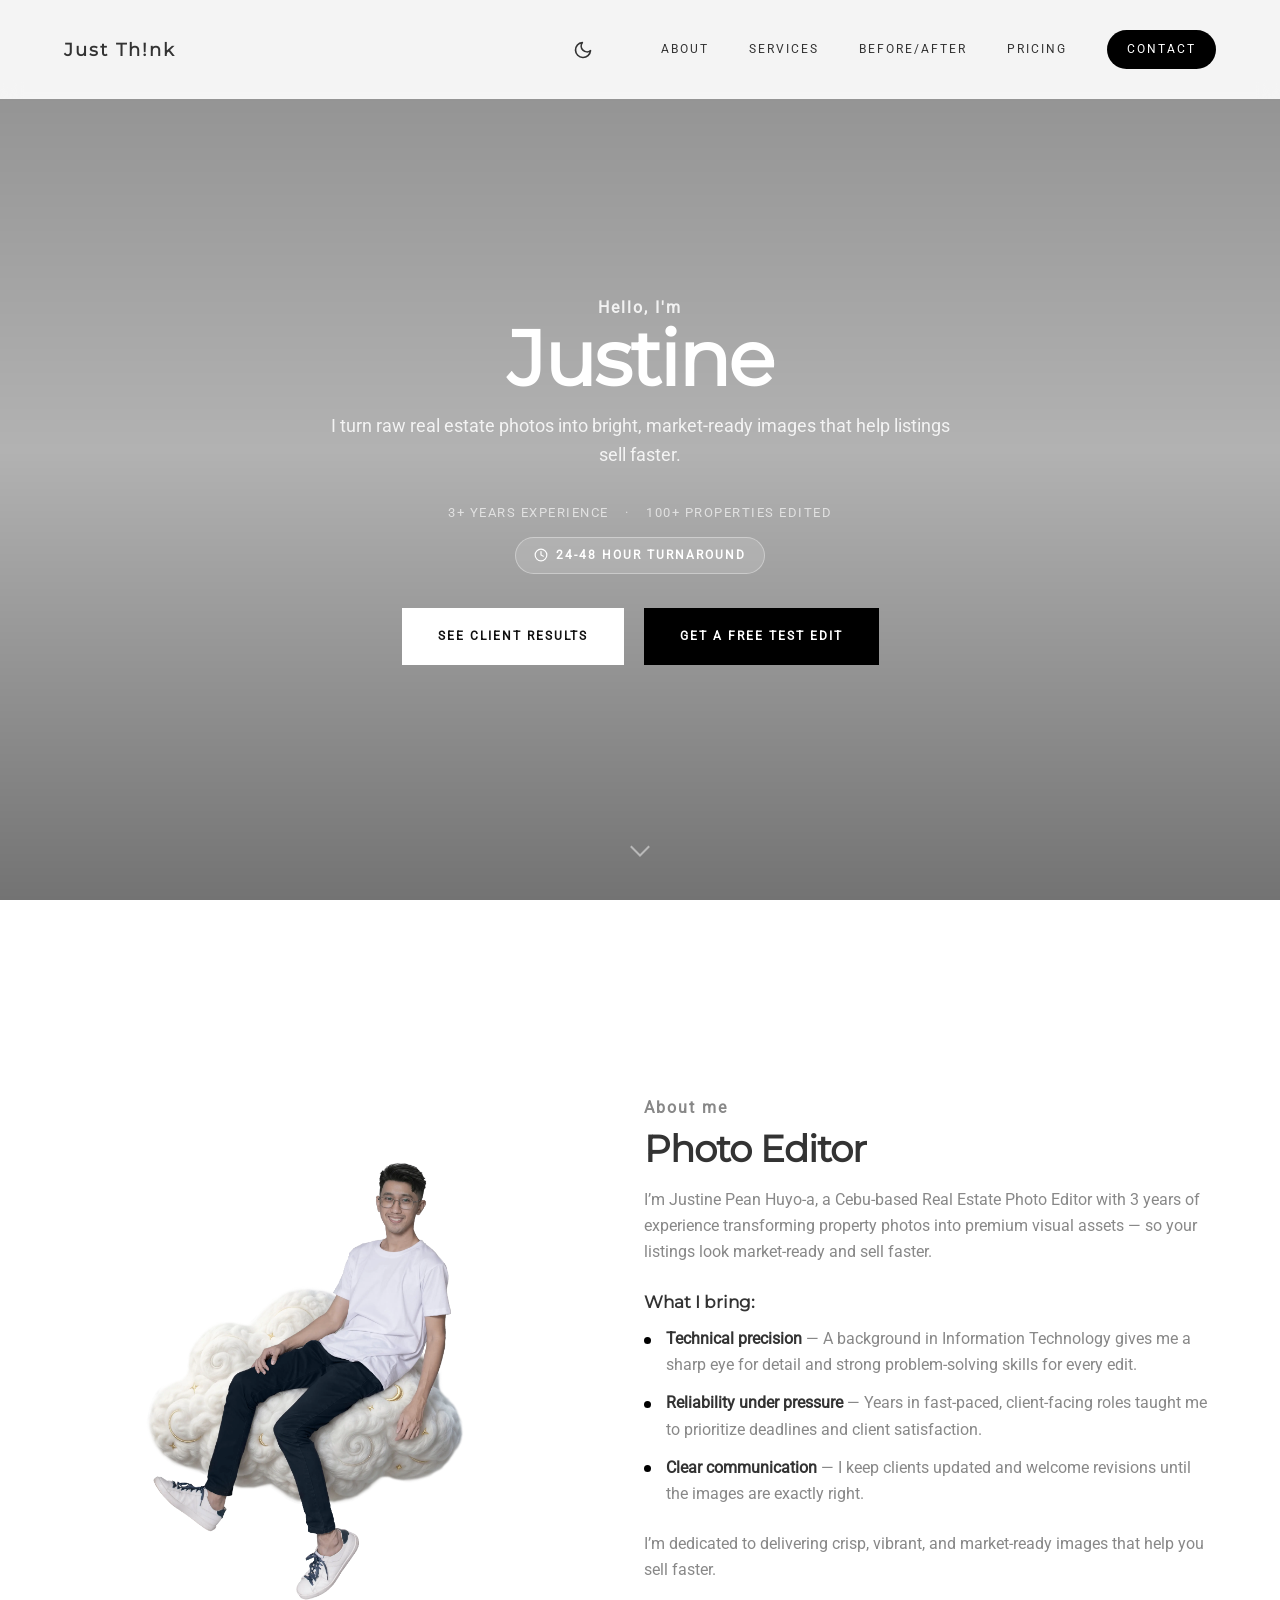
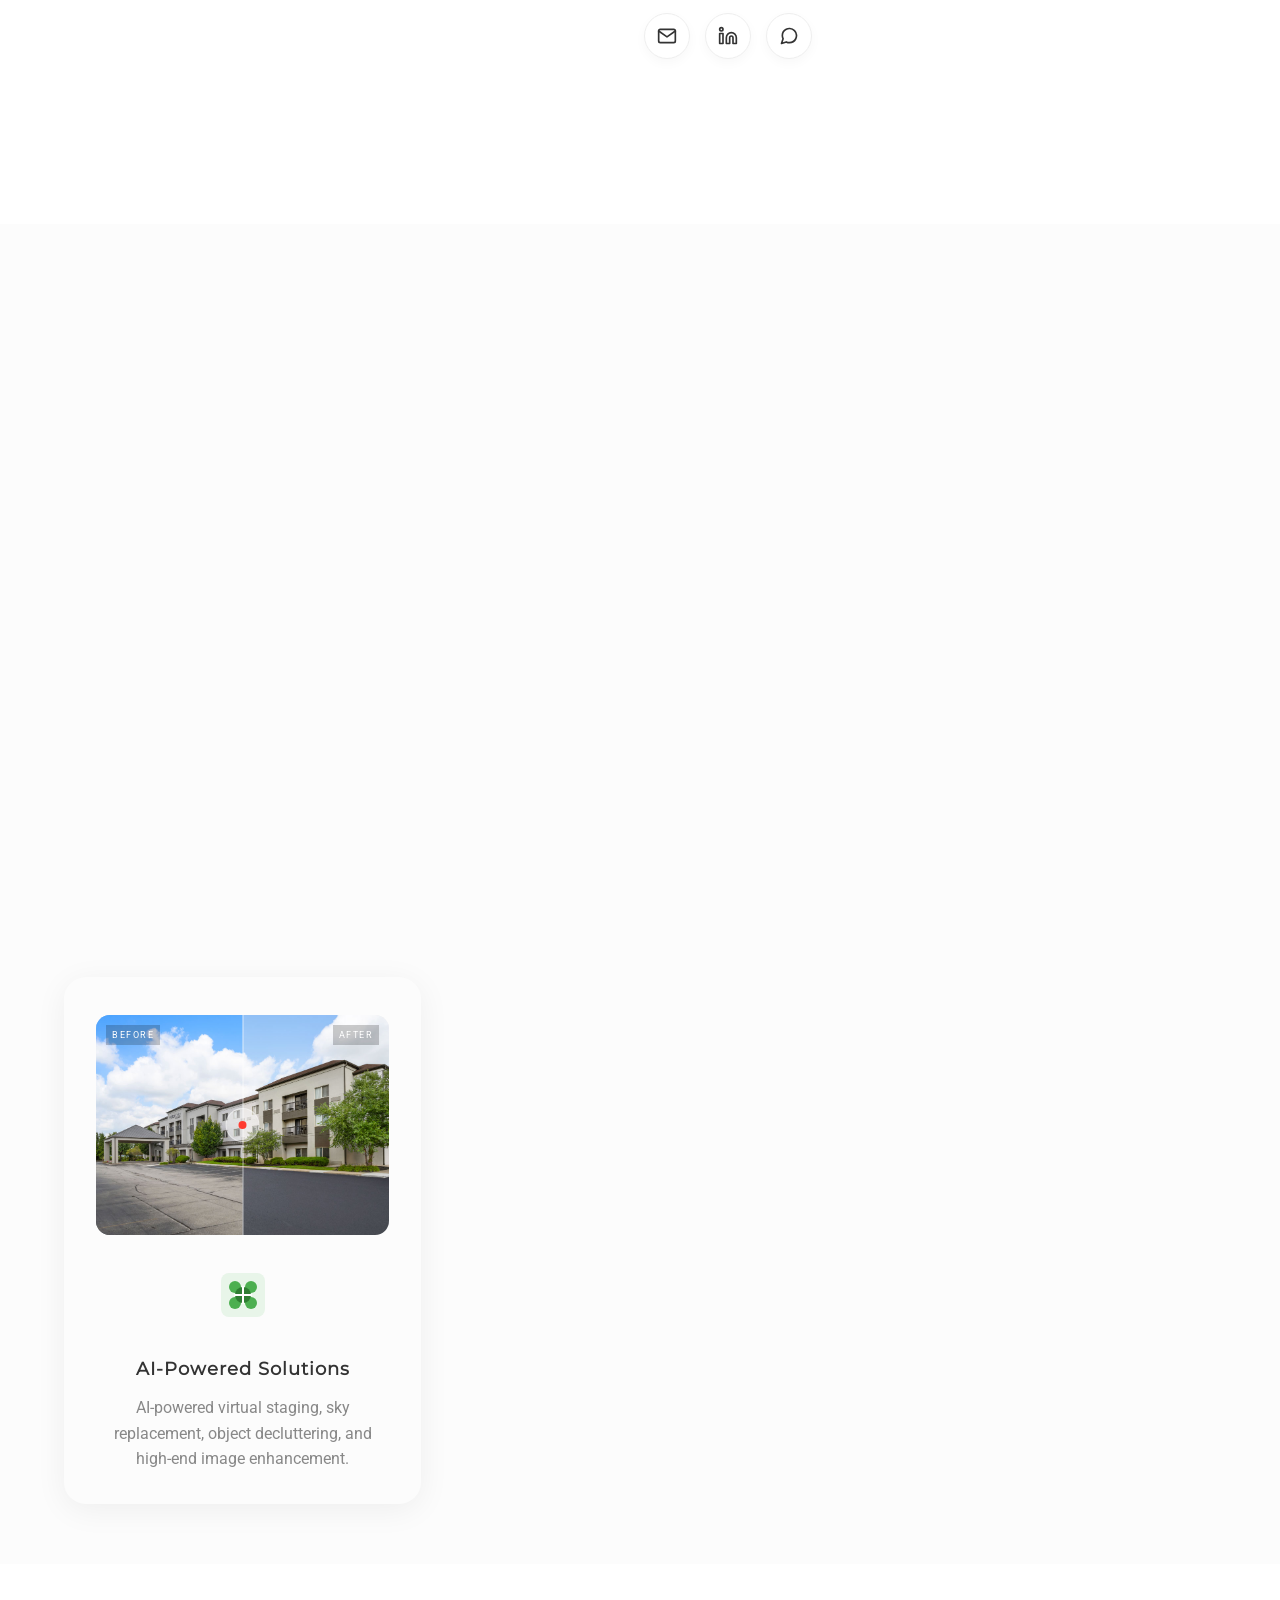
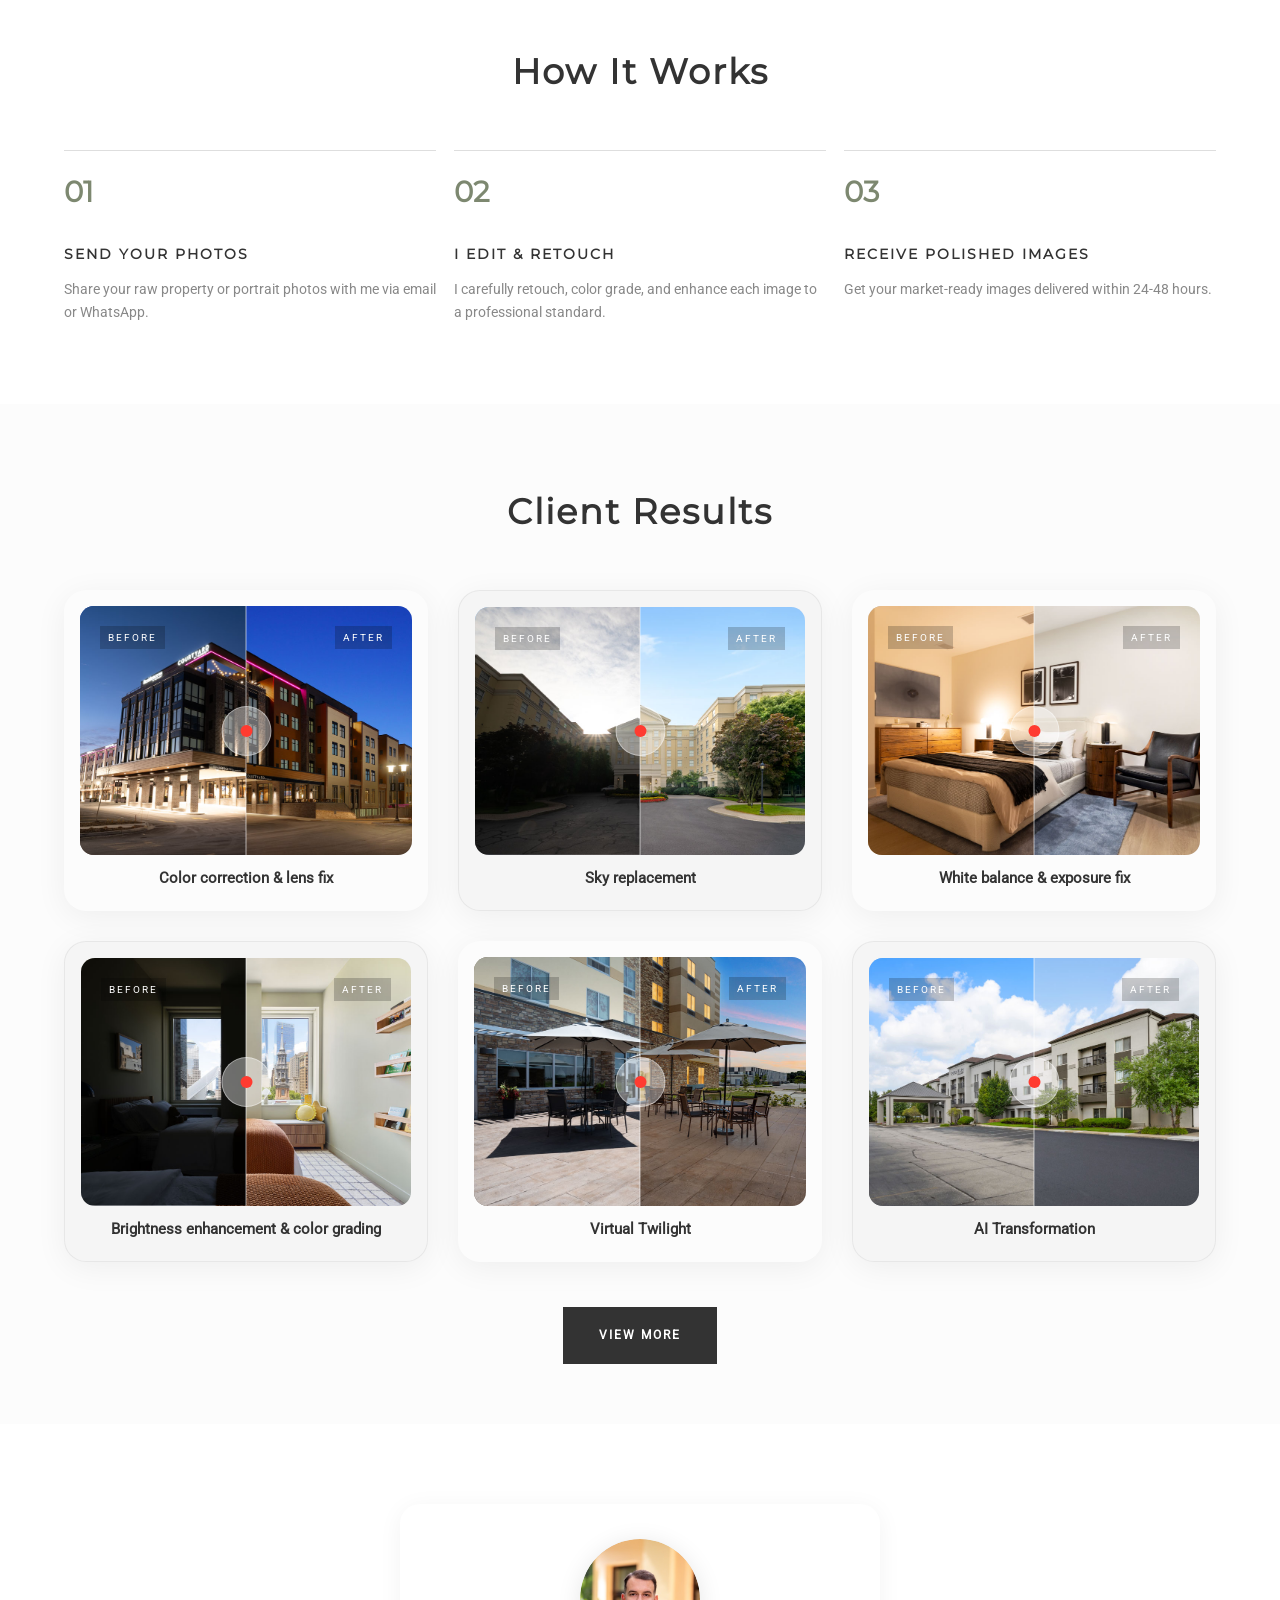
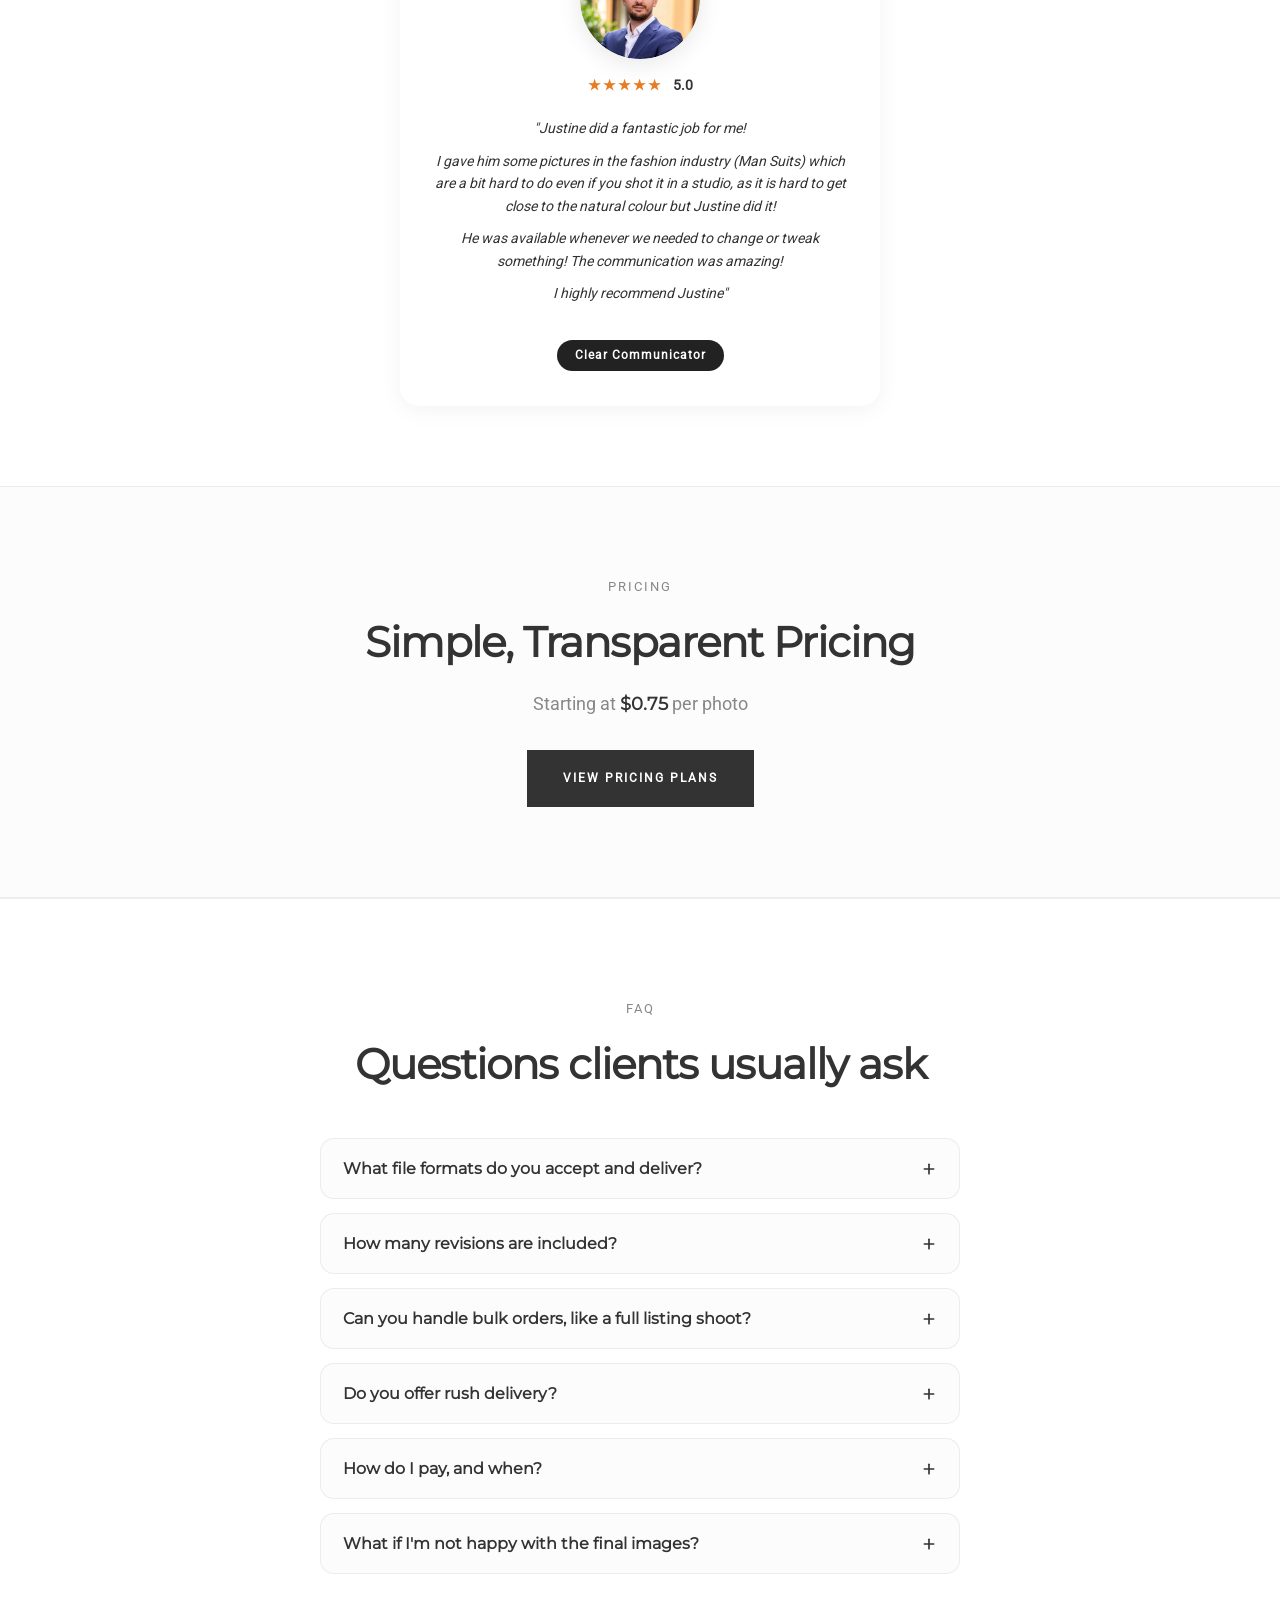
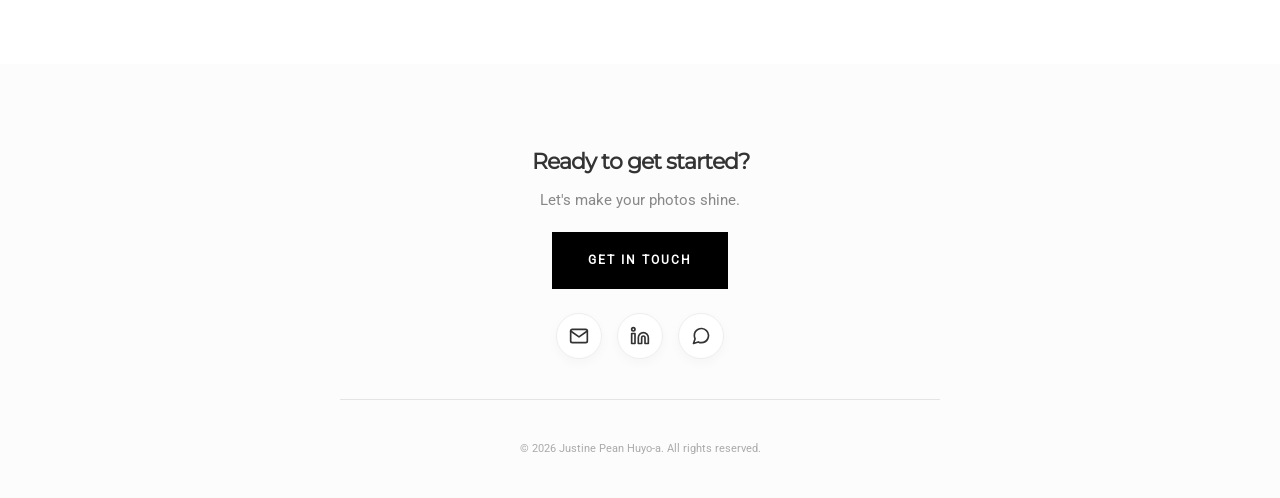
==== commit 9e4a3b05: "fix: update personal introduction in the about section for clarity" ====
--- a/index.html
+++ b/index.html
@@ -59,7 +59,7 @@
                 <p class="subtitle">About me</p>
                 <h2>Photo Editor</h2>
                 <p>
-                    I’m Justine, a Cebu-based Real Estate Photo Editor with 3 years of experience transforming property photos into premium visual assets — so your listings look market-ready and sell faster.
+                    I’m Justine Pean Huyo-a, a Cebu-based Real Estate Photo Editor with 3 years of experience transforming property photos into premium visual assets — so your listings look market-ready and sell faster.
                 </p>
                 <h3 class="about-list-title">What I bring:</h3>
                 <ul class="about-list">
